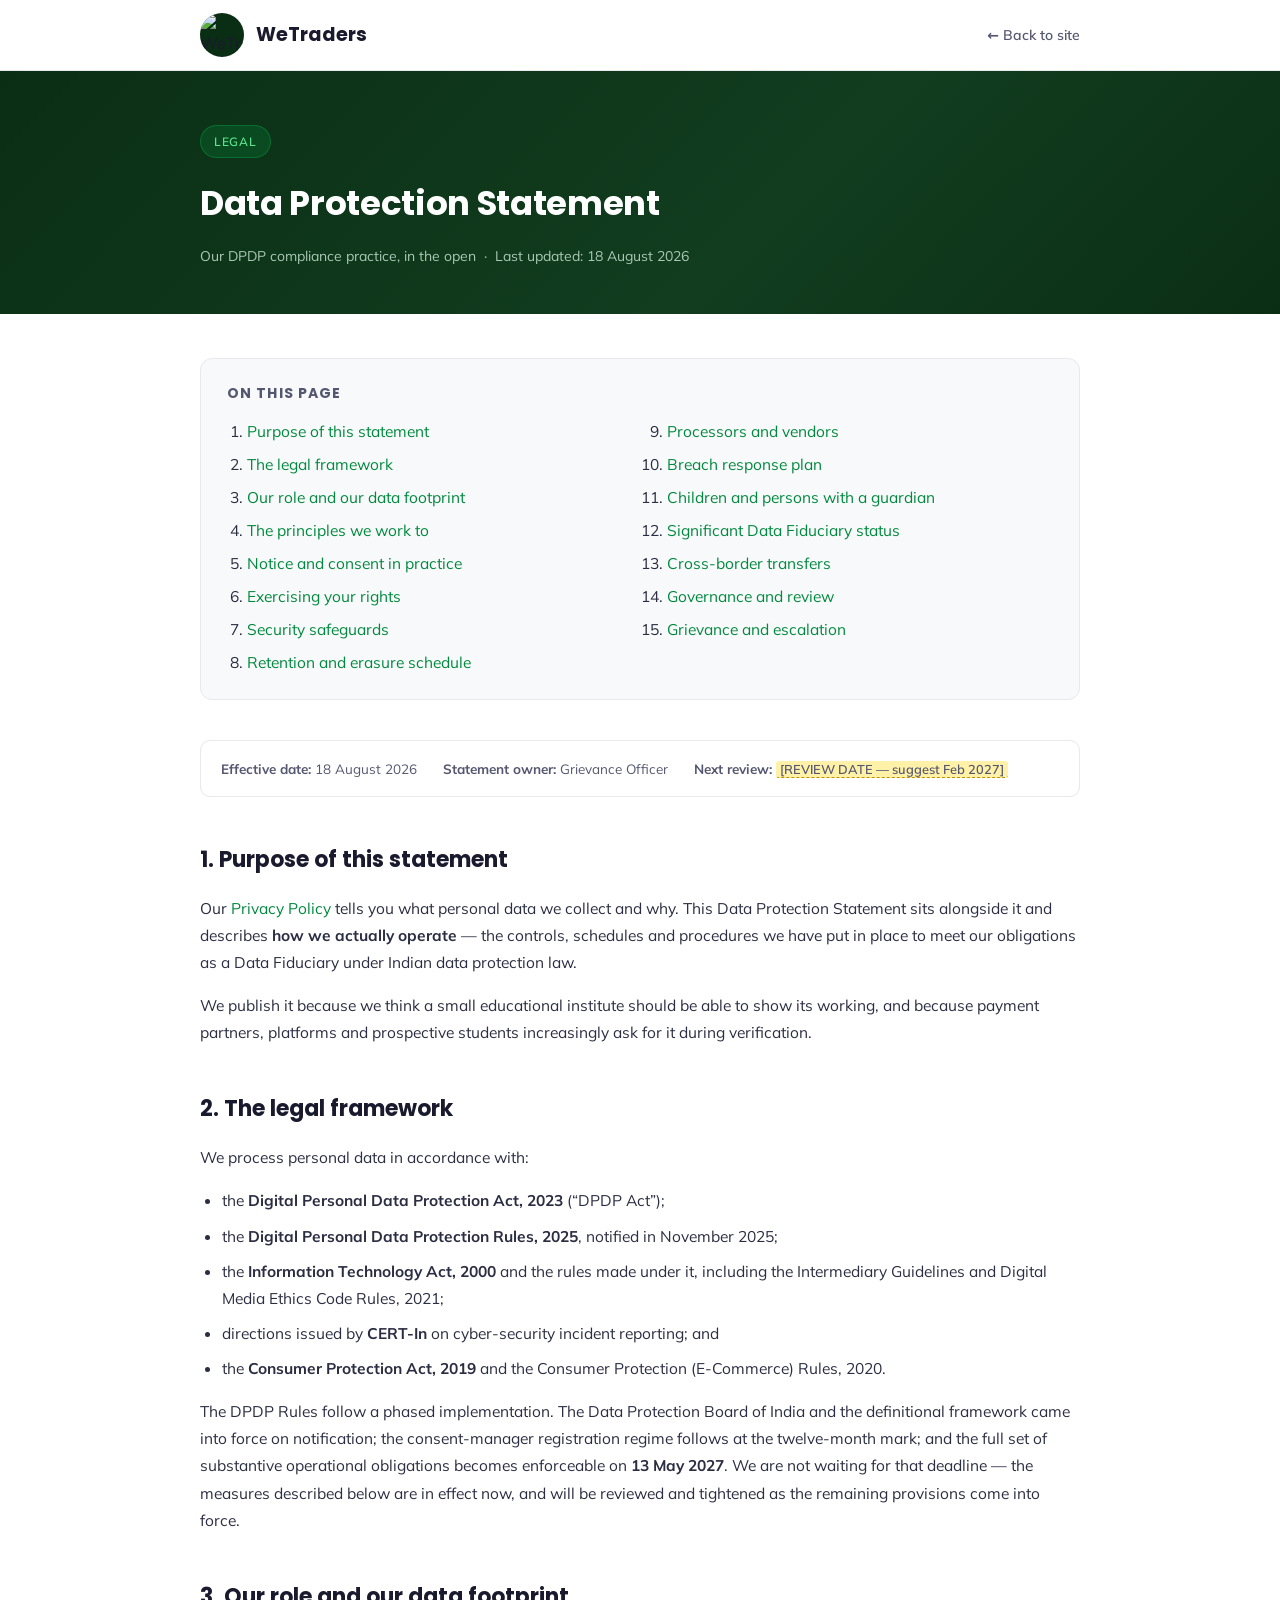
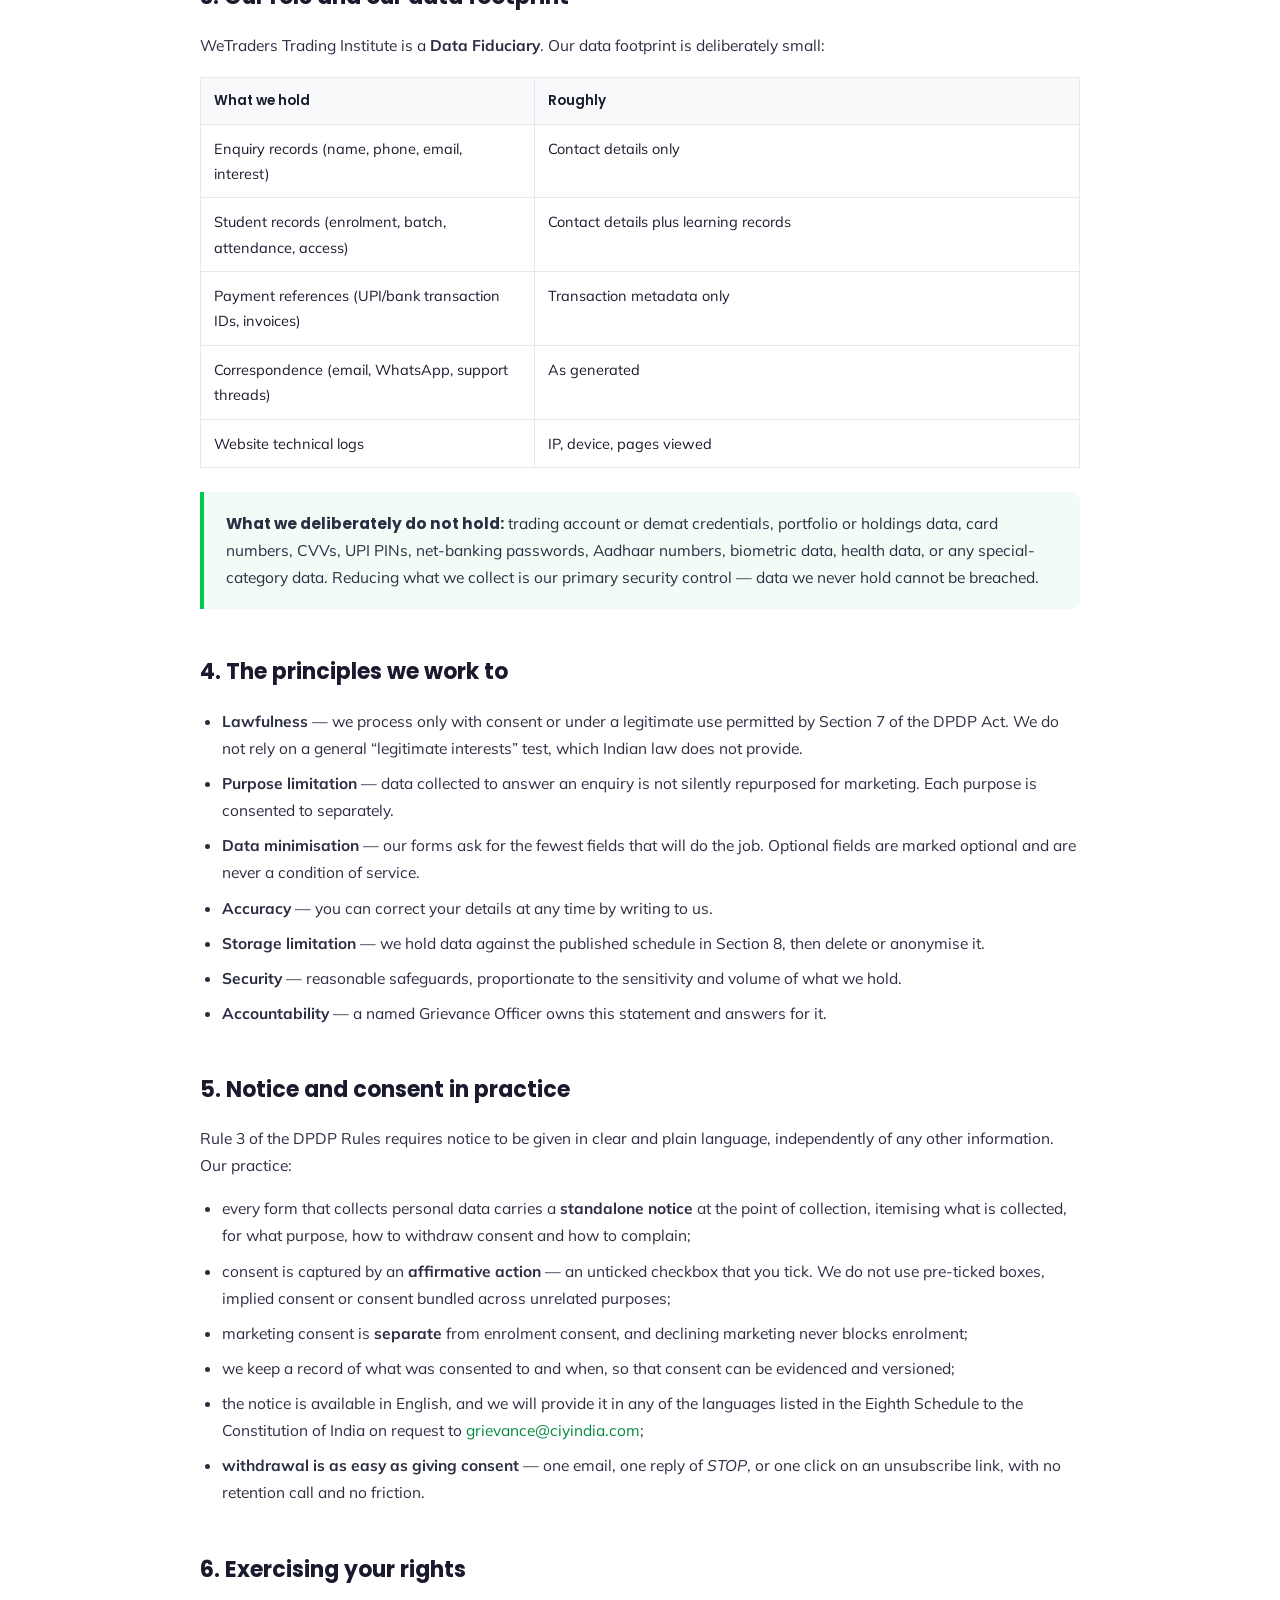
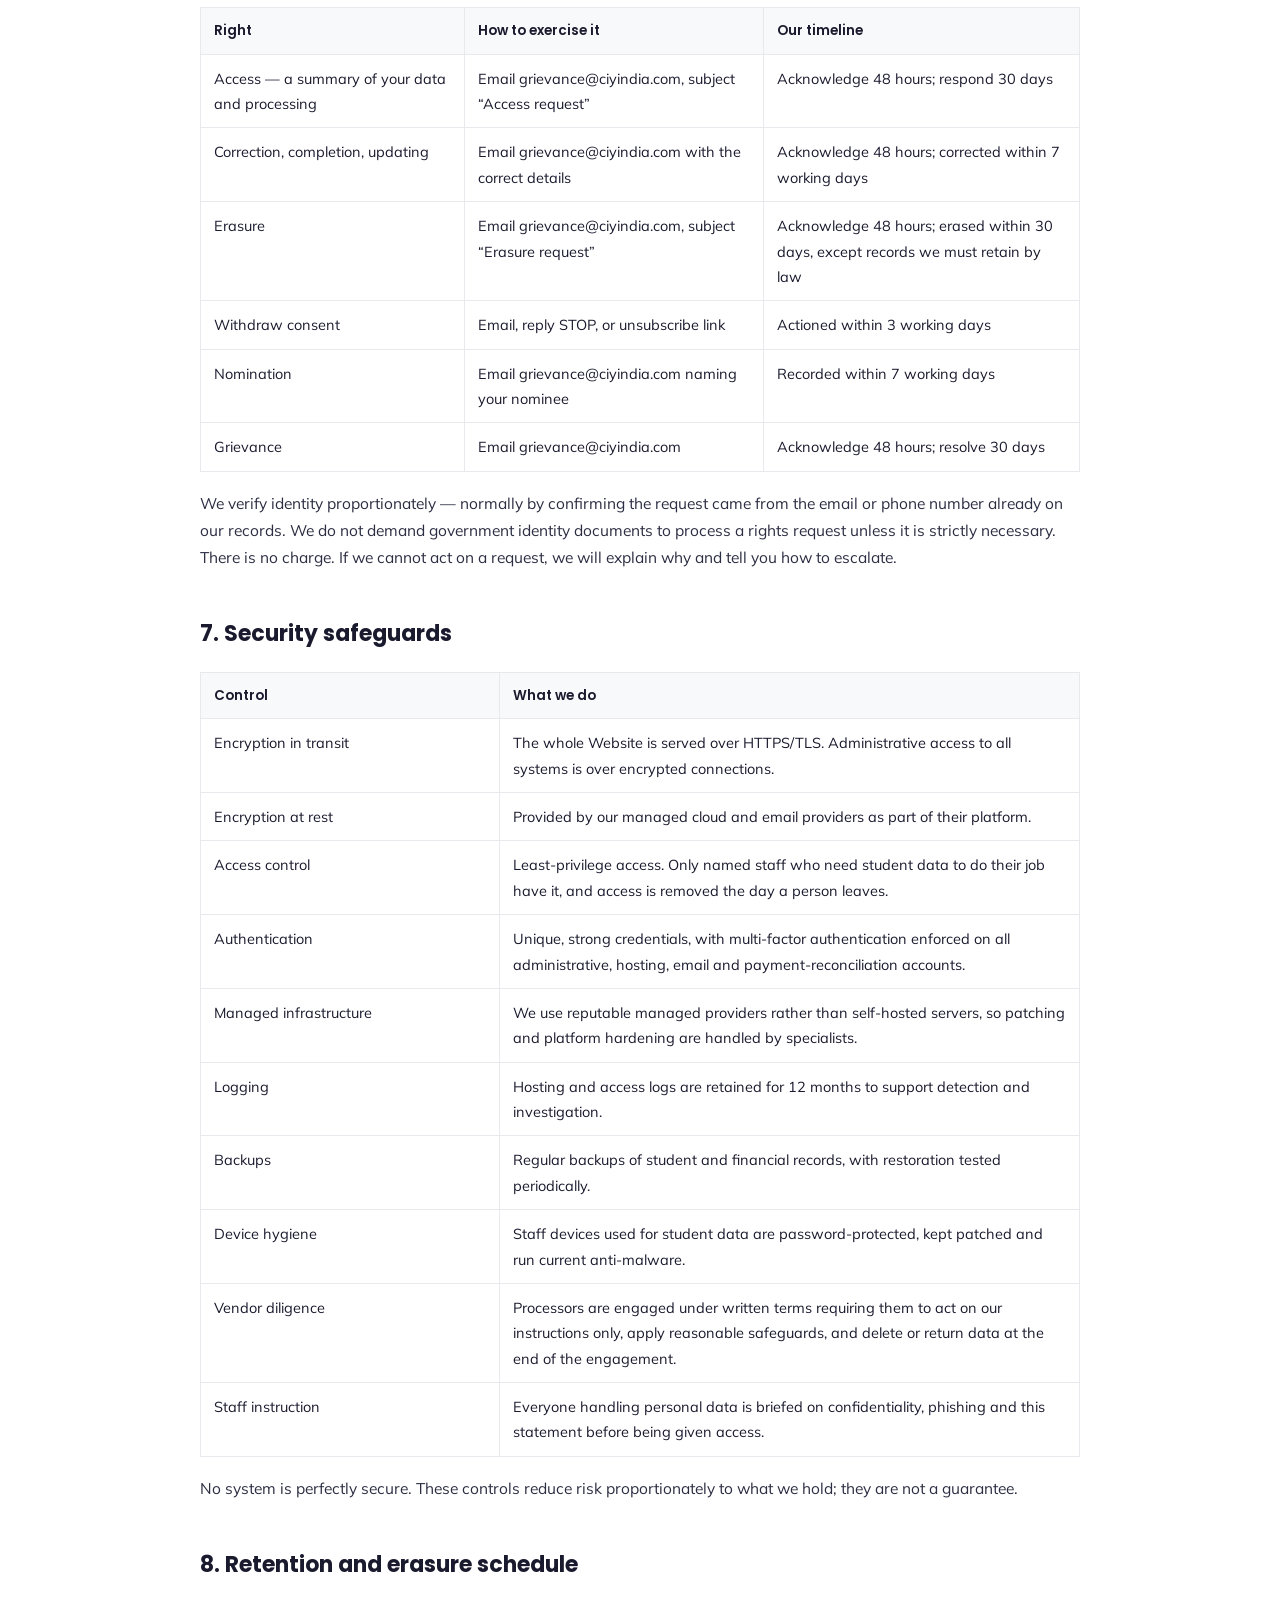
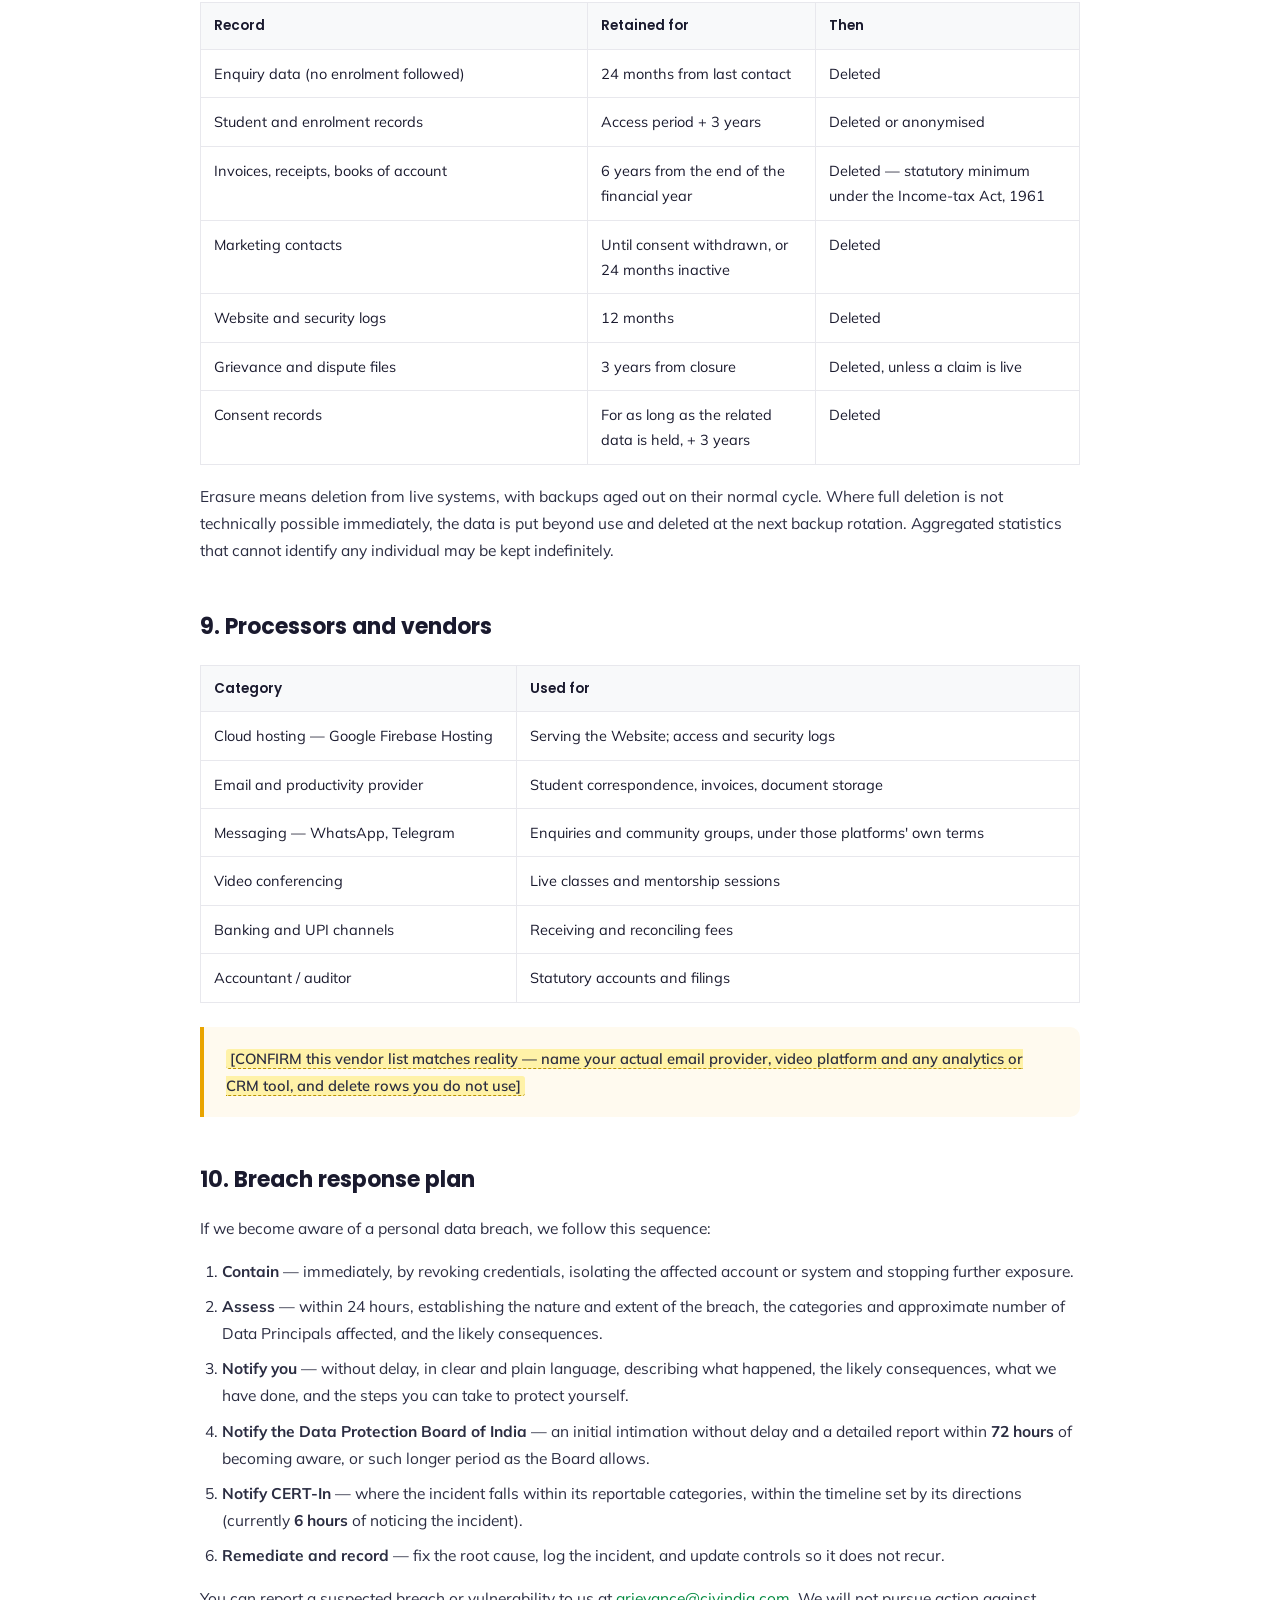
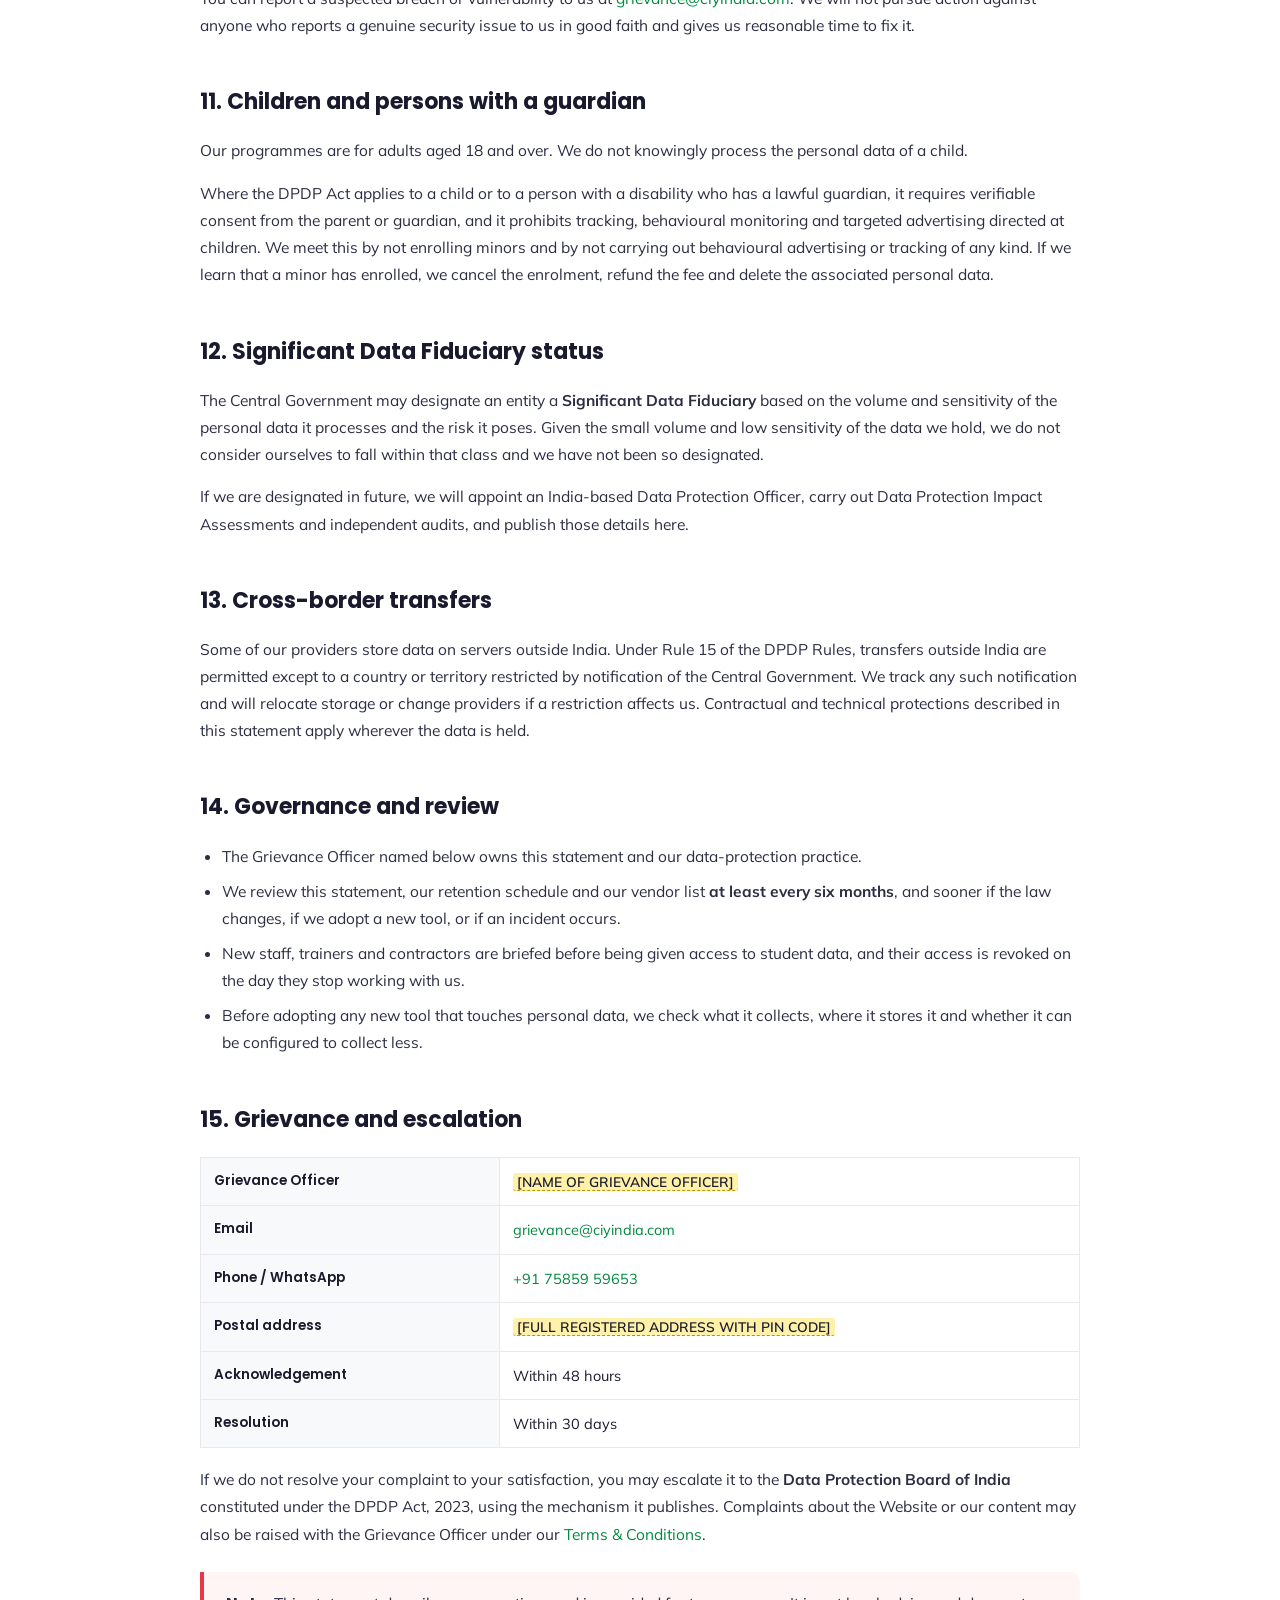
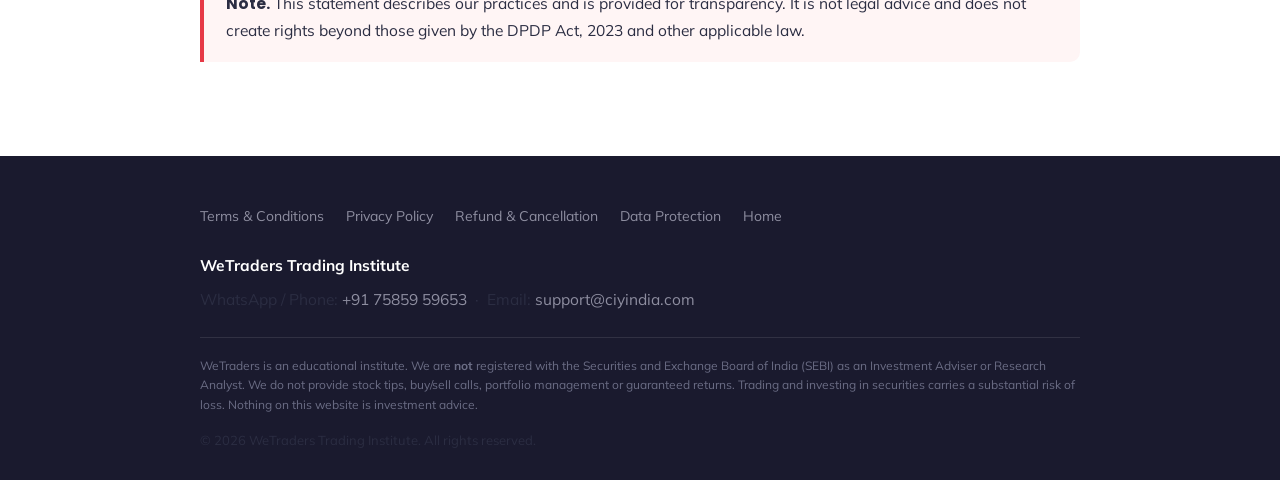
==== data-protection.html @ 9d84ddb2 "Replace green box hero logo with clean circular emblem logo on dark background" ====
<!DOCTYPE html>
<html lang="en">
<head>
<meta charset="UTF-8">
<meta name="viewport" content="width=device-width, initial-scale=1.0">
<title>Data Protection Statement | WeTraders</title>
<meta name="description" content="How WeTraders Trading Institute complies with India's DPDP Act 2023 and DPDP Rules 2025 — our safeguards, retention schedule, breach response plan and how to exercise your rights.">
<link rel="canonical" href="https://ciyindia.com/data-protection.html">
<meta name="robots" content="index, follow, max-image-preview:large">
<meta property="og:type" content="article">
<meta property="og:site_name" content="WeTraders">
<meta property="og:title" content="Data Protection Statement | WeTraders">
<meta property="og:description" content="How WeTraders Trading Institute complies with India's DPDP Act 2023 and DPDP Rules 2025 — our safeguards, retention schedule, breach response plan and how to exercise your rights.">
<meta property="og:url" content="https://ciyindia.com/data-protection.html">
<meta property="og:image" content="https://ciyindia.com/og-image.jpg">
<meta name="twitter:card" content="summary_large_image">
<link rel="icon" href="/favicon.png" type="image/png">
<link rel="preconnect" href="https://fonts.googleapis.com">
<link rel="preconnect" href="https://fonts.gstatic.com" crossorigin>
<link href="https://fonts.googleapis.com/css2?family=Mulish:wght@400;600;700&family=Poppins:wght@500;600;700&display=swap" rel="stylesheet">
<script type="application/ld+json">
{"@context":"https://schema.org","@type":"WebPage","name":"Data Protection Statement","url":"https://ciyindia.com/data-protection.html",
"dateModified":"2026-08-18","isPartOf":{"@type":"WebSite","name":"WeTraders","url":"https://ciyindia.com/"},
"publisher":{"@type":"Organization","name":"WeTraders","url":"https://ciyindia.com/"}}
</script>
<style>
:root{--red:#E63946;--green:#00C853;--green-dark:#00893E;--ink:#1A1A2E;--ink-dim:#555770;
--muted:#8E8EA0;--border:#E8E8ED;--bg-soft:#F8F9FA}
*{box-sizing:border-box}
body{margin:0;font-family:'Mulish',system-ui,-apple-system,'Segoe UI',sans-serif;color:var(--ink);
background:#fff;line-height:1.75;-webkit-font-smoothing:antialiased}
h1,h2,h3,h4,.poppins{font-family:'Poppins',system-ui,sans-serif}
a{color:var(--green-dark);text-decoration:none}a:hover{text-decoration:underline}
.wrap{max-width:920px;margin:0 auto;padding:0 20px}
.topbar{background:#fff;border-bottom:1px solid var(--border);position:sticky;top:0;z-index:50}
.topbar .wrap{display:flex;align-items:center;justify-content:space-between;height:70px}
.brand{display:flex;align-items:center;gap:12px;color:var(--ink)}
.brand img{width:44px;height:44px;border-radius:50%;object-fit:cover;background:#0A2E14}
.brand span{font-family:'Poppins',sans-serif;font-weight:700;font-size:19px}
.back{font-size:14px;font-weight:600;color:var(--ink-dim)}
.hero{background:linear-gradient(135deg,#0A2E14 0%,#123D1F 60%,#0A2E14 100%);color:#fff;padding:54px 0 46px}
.hero h1{margin:0 0 10px;font-size:34px;font-weight:700;letter-spacing:-.01em}
.hero p{margin:0;color:#A9C9B4;font-size:14px}
.hero .eyebrow{display:inline-block;background:rgba(0,200,83,.16);color:#5BE38C;border:1px solid rgba(0,200,83,.3);
padding:5px 13px;border-radius:99px;font-size:12px;font-weight:600;letter-spacing:.06em;text-transform:uppercase;margin-bottom:16px}
main{padding:44px 0 70px}
.toc{background:var(--bg-soft);border:1px solid var(--border);border-radius:12px;padding:22px 26px;margin:0 0 40px}
.toc h2{margin:0 0 12px;font-size:14px;text-transform:uppercase;letter-spacing:.08em;color:var(--ink-dim)}
.toc ol{margin:0;padding-left:20px;columns:2;column-gap:34px;font-size:14px}
.toc li{margin-bottom:6px;break-inside:avoid}
section{scroll-margin-top:90px}
h2.sec{font-size:22px;margin:44px 0 14px;padding-top:14px;border-top:2px solid var(--border)}
h2.sec:first-of-type{border-top:none;padding-top:0}
h3{font-size:17px;margin:26px 0 10px}
p,li{font-size:15.5px;color:#2B2D42}
ul,ol{padding-left:22px}li{margin-bottom:8px}
table{width:100%;border-collapse:collapse;margin:18px 0;font-size:14.5px}
th,td{border:1px solid var(--border);padding:11px 13px;text-align:left;vertical-align:top}
th{background:var(--bg-soft);font-family:'Poppins',sans-serif;font-weight:600;font-size:13.5px}
.callout{border-left:4px solid var(--red);background:#FFF5F5;padding:18px 22px;border-radius:0 10px 10px 0;margin:24px 0}
.callout.green{border-left-color:var(--green);background:#F2FCF6}
.callout.amber{border-left-color:#E9A400;background:#FFFAEF}
.callout p:last-child{margin-bottom:0}.callout p:first-child{margin-top:0}
.callout strong{font-family:'Poppins',sans-serif}
.fill{background:#FFF2A8;border-bottom:1px dashed #B99400;padding:0 4px;border-radius:3px;font-weight:600;font-size:.95em}
.meta{display:flex;flex-wrap:wrap;gap:10px 26px;font-size:13.5px;color:var(--ink-dim);
border:1px solid var(--border);border-radius:10px;padding:16px 20px;margin-bottom:8px}
footer{background:#1A1A2E;color:#8E8EA0;padding:48px 0 28px;font-size:14px}
footer a{color:#8E8EA0}footer a:hover{color:#fff;text-decoration:none}
.fnav{display:flex;flex-wrap:wrap;gap:8px 22px;margin-bottom:24px}
.fdiv{height:1px;background:rgba(255,255,255,.1);margin:24px 0 18px}
.sebi{font-size:12px;color:#6B6D85;line-height:1.65}
.copy{font-size:13px;margin:14px 0 0}
@media(max-width:640px){.hero h1{font-size:26px}.toc ol{columns:1}h2.sec{font-size:19px}
.topbar .wrap{height:62px}.brand span{font-size:17px}}
</style>
</head>
<body>
<header class="topbar"><div class="wrap">
  <a class="brand" href="index.html"><img src="logo.png" alt="WeTraders logo"><span>WeTraders</span></a>
  <a class="back" href="index.html">&larr; Back to site</a>
</div></header>

<div class="hero"><div class="wrap">
  <div class="eyebrow">Legal</div>
  <h1>Data Protection Statement</h1>
  <p>Our DPDP compliance practice, in the open &nbsp;&middot;&nbsp; Last updated: 18 August 2026</p>
</div></div>

<main><div class="wrap">
<div class="toc"><h2>On this page</h2><ol><li><a href="#purpose">Purpose of this statement</a></li><li><a href="#framework">The legal framework</a></li><li><a href="#role">Our role and our data footprint</a></li><li><a href="#principles">The principles we work to</a></li><li><a href="#notice">Notice and consent in practice</a></li><li><a href="#rights">Exercising your rights</a></li><li><a href="#safeguards">Security safeguards</a></li><li><a href="#retention">Retention and erasure schedule</a></li><li><a href="#processors">Processors and vendors</a></li><li><a href="#breach">Breach response plan</a></li><li><a href="#children">Children and persons with a guardian</a></li><li><a href="#sdf">Significant Data Fiduciary status</a></li><li><a href="#transfers">Cross-border transfers</a></li><li><a href="#governance">Governance and review</a></li><li><a href="#escalate">Grievance and escalation</a></li></ol></div>

<div class="meta">
  <div><strong>Effective date:</strong> 18 August 2026</div>
  <div><strong>Statement owner:</strong> Grievance Officer</div>
  <div><strong>Next review:</strong> <span class="fill">[REVIEW DATE — suggest Feb 2027]</span></div>
</div>

<section id="purpose"><h2 class="sec">1. Purpose of this statement</h2>
<p>Our <a href="privacy.html">Privacy Policy</a> tells you what personal data we collect and why. This Data Protection
Statement sits alongside it and describes <strong>how we actually operate</strong> &mdash; the controls, schedules and
procedures we have put in place to meet our obligations as a Data Fiduciary under Indian data protection law.</p>
<p>We publish it because we think a small educational institute should be able to show its working, and because payment
partners, platforms and prospective students increasingly ask for it during verification.</p>
</section>

<section id="framework"><h2 class="sec">2. The legal framework</h2>
<p>We process personal data in accordance with:</p>
<ul>
<li>the <strong>Digital Personal Data Protection Act, 2023</strong> (&ldquo;DPDP Act&rdquo;);</li>
<li>the <strong>Digital Personal Data Protection Rules, 2025</strong>, notified in November 2025;</li>
<li>the <strong>Information Technology Act, 2000</strong> and the rules made under it, including the Intermediary
Guidelines and Digital Media Ethics Code Rules, 2021;</li>
<li>directions issued by <strong>CERT-In</strong> on cyber-security incident reporting; and</li>
<li>the <strong>Consumer Protection Act, 2019</strong> and the Consumer Protection (E-Commerce) Rules, 2020.</li>
</ul>
<p>The DPDP Rules follow a phased implementation. The Data Protection Board of India and the definitional framework came
into force on notification; the consent-manager registration regime follows at the twelve-month mark; and the full set of
substantive operational obligations becomes enforceable on <strong>13 May 2027</strong>. We are not waiting for that
deadline &mdash; the measures described below are in effect now, and will be reviewed and tightened as the remaining
provisions come into force.</p>
</section>

<section id="role"><h2 class="sec">3. Our role and our data footprint</h2>
<p>WeTraders Trading Institute is a <strong>Data Fiduciary</strong>. Our data footprint is deliberately small:</p>
<table>
<tr><th style="width:38%">What we hold</th><th>Roughly</th></tr>
<tr><td>Enquiry records (name, phone, email, interest)</td><td>Contact details only</td></tr>
<tr><td>Student records (enrolment, batch, attendance, access)</td><td>Contact details plus learning records</td></tr>
<tr><td>Payment references (UPI/bank transaction IDs, invoices)</td><td>Transaction metadata only</td></tr>
<tr><td>Correspondence (email, WhatsApp, support threads)</td><td>As generated</td></tr>
<tr><td>Website technical logs</td><td>IP, device, pages viewed</td></tr>
</table>
<div class="callout green"><p><strong>What we deliberately do not hold:</strong> trading account or demat credentials,
portfolio or holdings data, card numbers, CVVs, UPI PINs, net-banking passwords, Aadhaar numbers, biometric data, health
data, or any special-category data. Reducing what we collect is our primary security control &mdash; data we never hold
cannot be breached.</p></div>
</section>

<section id="principles"><h2 class="sec">4. The principles we work to</h2>
<ul>
<li><strong>Lawfulness</strong> &mdash; we process only with consent or under a legitimate use permitted by Section 7 of
the DPDP Act. We do not rely on a general &ldquo;legitimate interests&rdquo; test, which Indian law does not
provide.</li>
<li><strong>Purpose limitation</strong> &mdash; data collected to answer an enquiry is not silently repurposed for
marketing. Each purpose is consented to separately.</li>
<li><strong>Data minimisation</strong> &mdash; our forms ask for the fewest fields that will do the job. Optional fields
are marked optional and are never a condition of service.</li>
<li><strong>Accuracy</strong> &mdash; you can correct your details at any time by writing to us.</li>
<li><strong>Storage limitation</strong> &mdash; we hold data against the published schedule in Section 8, then delete or
anonymise it.</li>
<li><strong>Security</strong> &mdash; reasonable safeguards, proportionate to the sensitivity and volume of what we
hold.</li>
<li><strong>Accountability</strong> &mdash; a named Grievance Officer owns this statement and answers for it.</li>
</ul>
</section>

<section id="notice"><h2 class="sec">5. Notice and consent in practice</h2>
<p>Rule 3 of the DPDP Rules requires notice to be given in clear and plain language, independently of any other
information. Our practice:</p>
<ul>
<li>every form that collects personal data carries a <strong>standalone notice</strong> at the point of collection,
itemising what is collected, for what purpose, how to withdraw consent and how to complain;</li>
<li>consent is captured by an <strong>affirmative action</strong> &mdash; an unticked checkbox that you tick. We do not
use pre-ticked boxes, implied consent or consent bundled across unrelated purposes;</li>
<li>marketing consent is <strong>separate</strong> from enrolment consent, and declining marketing never blocks
enrolment;</li>
<li>we keep a record of what was consented to and when, so that consent can be evidenced and versioned;</li>
<li>the notice is available in English, and we will provide it in any of the languages listed in the Eighth Schedule to
the Constitution of India on request to <a href="mailto:grievance@ciyindia.com">grievance@ciyindia.com</a>;</li>
<li><strong>withdrawal is as easy as giving consent</strong> &mdash; one email, one reply of <em>STOP</em>, or one click
on an unsubscribe link, with no retention call and no friction.</li>
</ul>
</section>

<section id="rights"><h2 class="sec">6. Exercising your rights</h2>
<table>
<tr><th style="width:30%">Right</th><th style="width:34%">How to exercise it</th><th>Our timeline</th></tr>
<tr><td>Access &mdash; a summary of your data and processing</td><td>Email grievance@ciyindia.com, subject &ldquo;Access
request&rdquo;</td><td>Acknowledge 48 hours; respond 30 days</td></tr>
<tr><td>Correction, completion, updating</td><td>Email grievance@ciyindia.com with the correct details</td><td>Acknowledge 48 hours;
corrected within 7 working days</td></tr>
<tr><td>Erasure</td><td>Email grievance@ciyindia.com, subject &ldquo;Erasure request&rdquo;</td><td>Acknowledge 48 hours; erased within
30 days, except records we must retain by law</td></tr>
<tr><td>Withdraw consent</td><td>Email, reply STOP, or unsubscribe link</td><td>Actioned within 3 working days</td></tr>
<tr><td>Nomination</td><td>Email grievance@ciyindia.com naming your nominee</td><td>Recorded within 7 working days</td></tr>
<tr><td>Grievance</td><td>Email grievance@ciyindia.com</td><td>Acknowledge 48 hours; resolve 30 days</td></tr>
</table>
<p>We verify identity proportionately &mdash; normally by confirming the request came from the email or phone number
already on our records. We do not demand government identity documents to process a rights request unless it is strictly
necessary. There is no charge. If we cannot act on a request, we will explain why and tell you how to escalate.</p>
</section>

<section id="safeguards"><h2 class="sec">7. Security safeguards</h2>
<table>
<tr><th style="width:34%">Control</th><th>What we do</th></tr>
<tr><td>Encryption in transit</td><td>The whole Website is served over HTTPS/TLS. Administrative access to all systems
is over encrypted connections.</td></tr>
<tr><td>Encryption at rest</td><td>Provided by our managed cloud and email providers as part of their platform.</td></tr>
<tr><td>Access control</td><td>Least-privilege access. Only named staff who need student data to do their job have it,
and access is removed the day a person leaves.</td></tr>
<tr><td>Authentication</td><td>Unique, strong credentials, with multi-factor authentication enforced on all
administrative, hosting, email and payment-reconciliation accounts.</td></tr>
<tr><td>Managed infrastructure</td><td>We use reputable managed providers rather than self-hosted servers, so patching
and platform hardening are handled by specialists.</td></tr>
<tr><td>Logging</td><td>Hosting and access logs are retained for 12 months to support detection and investigation.</td></tr>
<tr><td>Backups</td><td>Regular backups of student and financial records, with restoration tested
periodically.</td></tr>
<tr><td>Device hygiene</td><td>Staff devices used for student data are password-protected, kept patched and run current
anti-malware.</td></tr>
<tr><td>Vendor diligence</td><td>Processors are engaged under written terms requiring them to act on our instructions
only, apply reasonable safeguards, and delete or return data at the end of the engagement.</td></tr>
<tr><td>Staff instruction</td><td>Everyone handling personal data is briefed on confidentiality, phishing and this
statement before being given access.</td></tr>
</table>
<p>No system is perfectly secure. These controls reduce risk proportionately to what we hold; they are not a guarantee.</p>
</section>

<section id="retention"><h2 class="sec">8. Retention and erasure schedule</h2>
<table>
<tr><th style="width:44%">Record</th><th style="width:26%">Retained for</th><th>Then</th></tr>
<tr><td>Enquiry data (no enrolment followed)</td><td>24 months from last contact</td><td>Deleted</td></tr>
<tr><td>Student and enrolment records</td><td>Access period + 3 years</td><td>Deleted or anonymised</td></tr>
<tr><td>Invoices, receipts, books of account</td><td>6 years from the end of the financial year</td><td>Deleted &mdash; statutory minimum under the Income-tax Act, 1961</td></tr>
<tr><td>Marketing contacts</td><td>Until consent withdrawn, or 24 months inactive</td><td>Deleted</td></tr>
<tr><td>Website and security logs</td><td>12 months</td><td>Deleted</td></tr>
<tr><td>Grievance and dispute files</td><td>3 years from closure</td><td>Deleted, unless a claim is live</td></tr>
<tr><td>Consent records</td><td>For as long as the related data is held, + 3 years</td><td>Deleted</td></tr>
</table>
<p>Erasure means deletion from live systems, with backups aged out on their normal cycle. Where full deletion is not
technically possible immediately, the data is put beyond use and deleted at the next backup rotation. Aggregated
statistics that cannot identify any individual may be kept indefinitely.</p>
</section>

<section id="processors"><h2 class="sec">9. Processors and vendors</h2>
<table>
<tr><th style="width:36%">Category</th><th>Used for</th></tr>
<tr><td>Cloud hosting &mdash; Google Firebase Hosting</td><td>Serving the Website; access and security logs</td></tr>
<tr><td>Email and productivity provider</td><td>Student correspondence, invoices, document storage</td></tr>
<tr><td>Messaging &mdash; WhatsApp, Telegram</td><td>Enquiries and community groups, under those platforms' own
terms</td></tr>
<tr><td>Video conferencing</td><td>Live classes and mentorship sessions</td></tr>
<tr><td>Banking and UPI channels</td><td>Receiving and reconciling fees</td></tr>
<tr><td>Accountant / auditor</td><td>Statutory accounts and filings</td></tr>
</table>
<p class="callout amber" style="display:block"><span class="fill">[CONFIRM this vendor list matches reality — name your actual email provider, video platform and any analytics or CRM tool, and delete rows you do not use]</span></p>
</section>

<section id="breach"><h2 class="sec">10. Breach response plan</h2>
<p>If we become aware of a personal data breach, we follow this sequence:</p>
<ol>
<li><strong>Contain</strong> &mdash; immediately, by revoking credentials, isolating the affected account or system and
stopping further exposure.</li>
<li><strong>Assess</strong> &mdash; within 24 hours, establishing the nature and extent of the breach, the categories and
approximate number of Data Principals affected, and the likely consequences.</li>
<li><strong>Notify you</strong> &mdash; without delay, in clear and plain language, describing what happened, the likely
consequences, what we have done, and the steps you can take to protect yourself.</li>
<li><strong>Notify the Data Protection Board of India</strong> &mdash; an initial intimation without delay and a detailed
report within <strong>72 hours</strong> of becoming aware, or such longer period as the Board allows.</li>
<li><strong>Notify CERT-In</strong> &mdash; where the incident falls within its reportable categories, within the
timeline set by its directions (currently <strong>6 hours</strong> of noticing the incident).</li>
<li><strong>Remediate and record</strong> &mdash; fix the root cause, log the incident, and update controls so it does
not recur.</li>
</ol>
<p>You can report a suspected breach or vulnerability to us at <a href="mailto:grievance@ciyindia.com">grievance@ciyindia.com</a>. We will not pursue
action against anyone who reports a genuine security issue to us in good faith and gives us reasonable time to fix it.</p>
</section>

<section id="children"><h2 class="sec">11. Children and persons with a guardian</h2>
<p>Our programmes are for adults aged 18 and over. We do not knowingly process the personal data of a child.</p>
<p>Where the DPDP Act applies to a child or to a person with a disability who has a lawful guardian, it requires
verifiable consent from the parent or guardian, and it prohibits tracking, behavioural monitoring and targeted
advertising directed at children. We meet this by not enrolling minors and by not carrying out behavioural advertising
or tracking of any kind. If we learn that a minor has enrolled, we cancel the enrolment, refund the fee and delete the
associated personal data.</p>
</section>

<section id="sdf"><h2 class="sec">12. Significant Data Fiduciary status</h2>
<p>The Central Government may designate an entity a <strong>Significant Data Fiduciary</strong> based on the volume and
sensitivity of the personal data it processes and the risk it poses. Given the small volume and low sensitivity of the
data we hold, we do not consider ourselves to fall within that class and we have not been so designated.</p>
<p>If we are designated in future, we will appoint an India-based Data Protection Officer, carry out Data Protection
Impact Assessments and independent audits, and publish those details here.</p>
</section>

<section id="transfers"><h2 class="sec">13. Cross-border transfers</h2>
<p>Some of our providers store data on servers outside India. Under Rule 15 of the DPDP Rules, transfers outside India
are permitted except to a country or territory restricted by notification of the Central Government. We track any such
notification and will relocate storage or change providers if a restriction affects us. Contractual and technical
protections described in this statement apply wherever the data is held.</p>
</section>

<section id="governance"><h2 class="sec">14. Governance and review</h2>
<ul>
<li>The Grievance Officer named below owns this statement and our data-protection practice.</li>
<li>We review this statement, our retention schedule and our vendor list <strong>at least every six months</strong>, and
sooner if the law changes, if we adopt a new tool, or if an incident occurs.</li>
<li>New staff, trainers and contractors are briefed before being given access to student data, and their access is
revoked on the day they stop working with us.</li>
<li>Before adopting any new tool that touches personal data, we check what it collects, where it stores it and whether
it can be configured to collect less.</li>
</ul>
</section>

<section id="escalate"><h2 class="sec">15. Grievance and escalation</h2>
<table>
<tr><th style="width:34%">Grievance Officer</th><td><span class="fill">[NAME OF GRIEVANCE OFFICER]</span></td></tr>
<tr><th>Email</th><td><a href="mailto:grievance@ciyindia.com">grievance@ciyindia.com</a></td></tr>
<tr><th>Phone / WhatsApp</th><td><a href="https://wa.me/917585959653">+91 75859 59653</a></td></tr>
<tr><th>Postal address</th><td><span class="fill">[FULL REGISTERED ADDRESS WITH PIN CODE]</span></td></tr>
<tr><th>Acknowledgement</th><td>Within 48 hours</td></tr>
<tr><th>Resolution</th><td>Within 30 days</td></tr>
</table>
<p>If we do not resolve your complaint to your satisfaction, you may escalate it to the <strong>Data Protection Board of
India</strong> constituted under the DPDP Act, 2023, using the mechanism it publishes. Complaints about the Website or
our content may also be raised with the Grievance Officer under our
<a href="terms.html#grievance">Terms &amp; Conditions</a>.</p>
</section>

<div class="callout"><p><strong>Note.</strong> This statement describes our practices and is provided for transparency.
It is not legal advice and does not create rights beyond those given by the DPDP Act, 2023 and other applicable law.</p></div>

</div></main>

<footer><div class="wrap">
  <div class="fnav"><a href="terms.html">Terms &amp; Conditions</a><a href="privacy.html">Privacy Policy</a><a href="refund.html">Refund &amp; Cancellation</a><a href="data-protection.html">Data Protection</a><a href="index.html">Home</a></div>
  <p style="margin:0 0 6px"><strong style="color:#fff">WeTraders Trading Institute</strong></p>
  <p style="margin:0 0 4px">WhatsApp / Phone: <a href="https://wa.me/917585959653">+91 75859 59653</a> &nbsp;&middot;&nbsp; Email: <a href="mailto:support@ciyindia.com">support@ciyindia.com</a></p>
  <div class="fdiv"></div>
  <p class="sebi">WeTraders is an educational institute. We are <strong>not</strong> registered with the Securities and Exchange Board of India (SEBI)
  as an Investment Adviser or Research Analyst. We do not provide stock tips, buy/sell calls, portfolio management or guaranteed returns.
  Trading and investing in securities carries a substantial risk of loss. Nothing on this website is investment advice.</p>
  <p class="copy">&copy; 2026 WeTraders Trading Institute. All rights reserved.</p>
</div></footer>
</body>
</html>
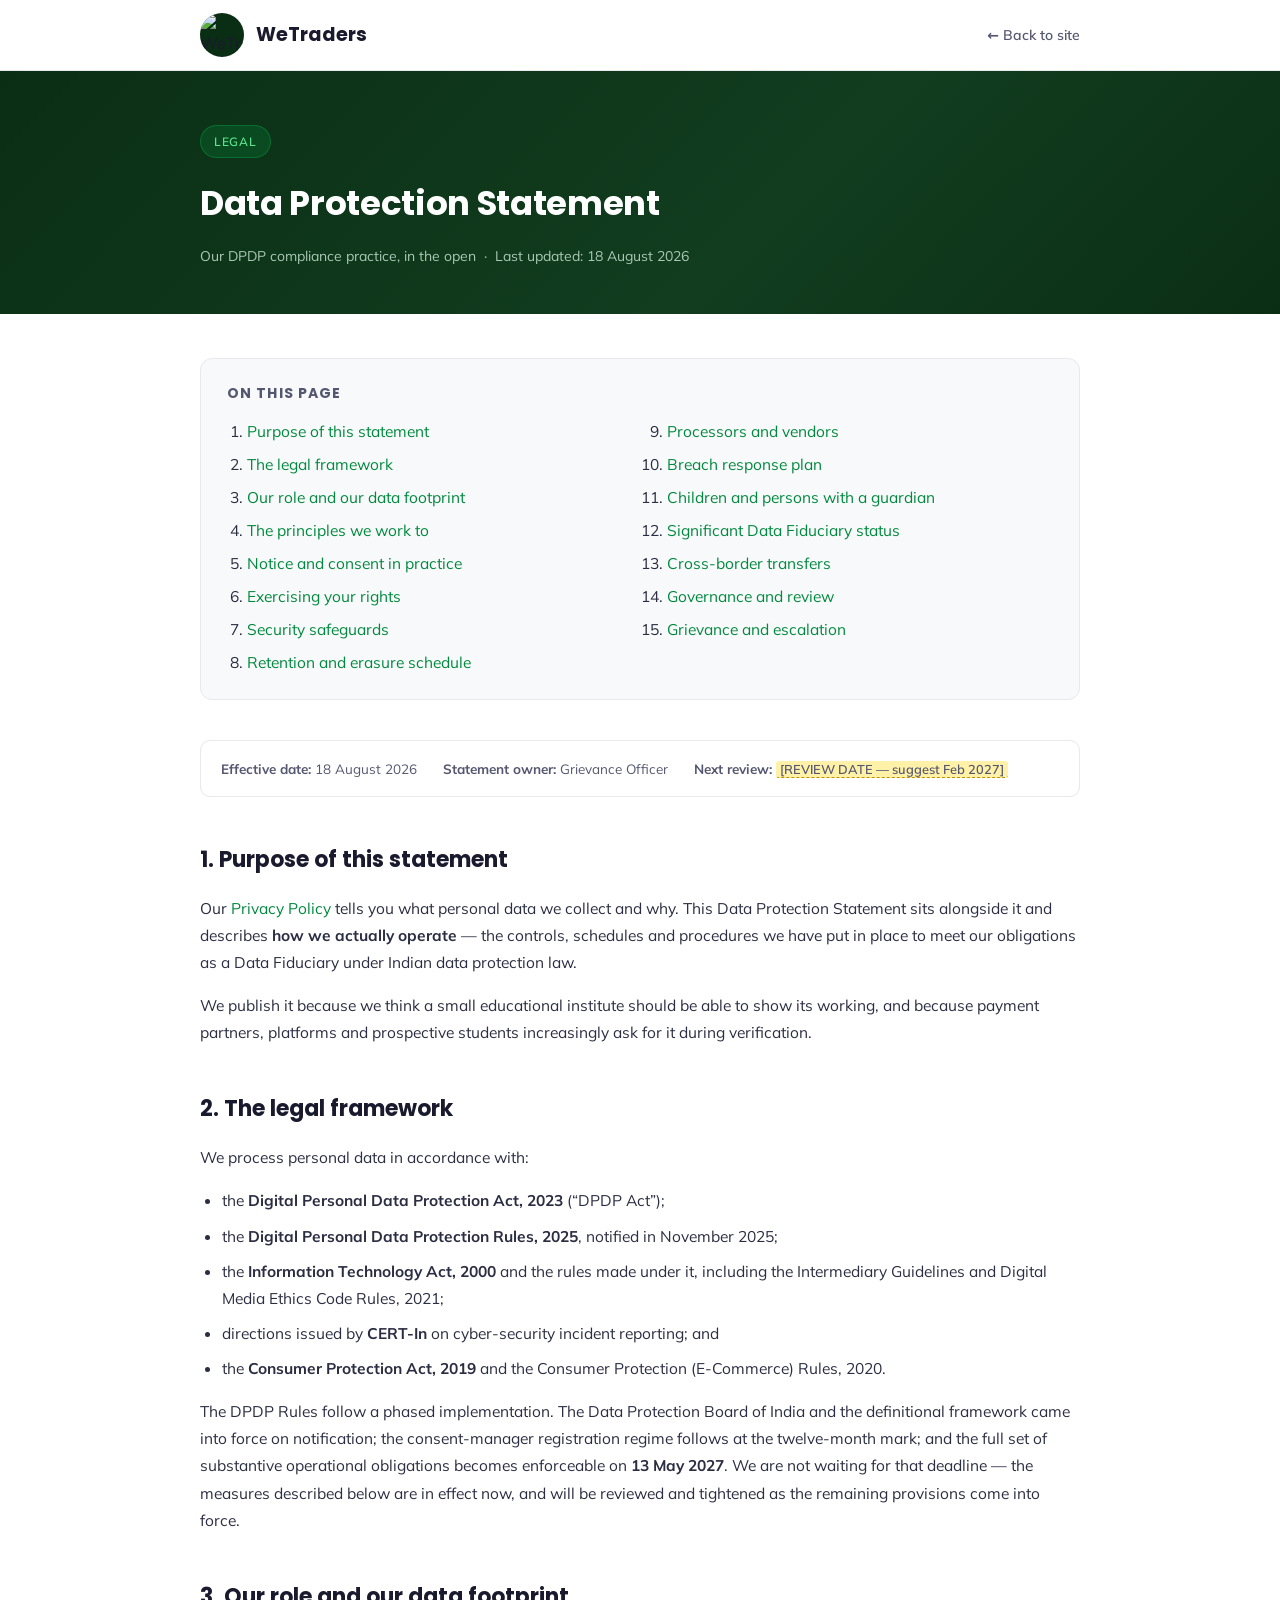
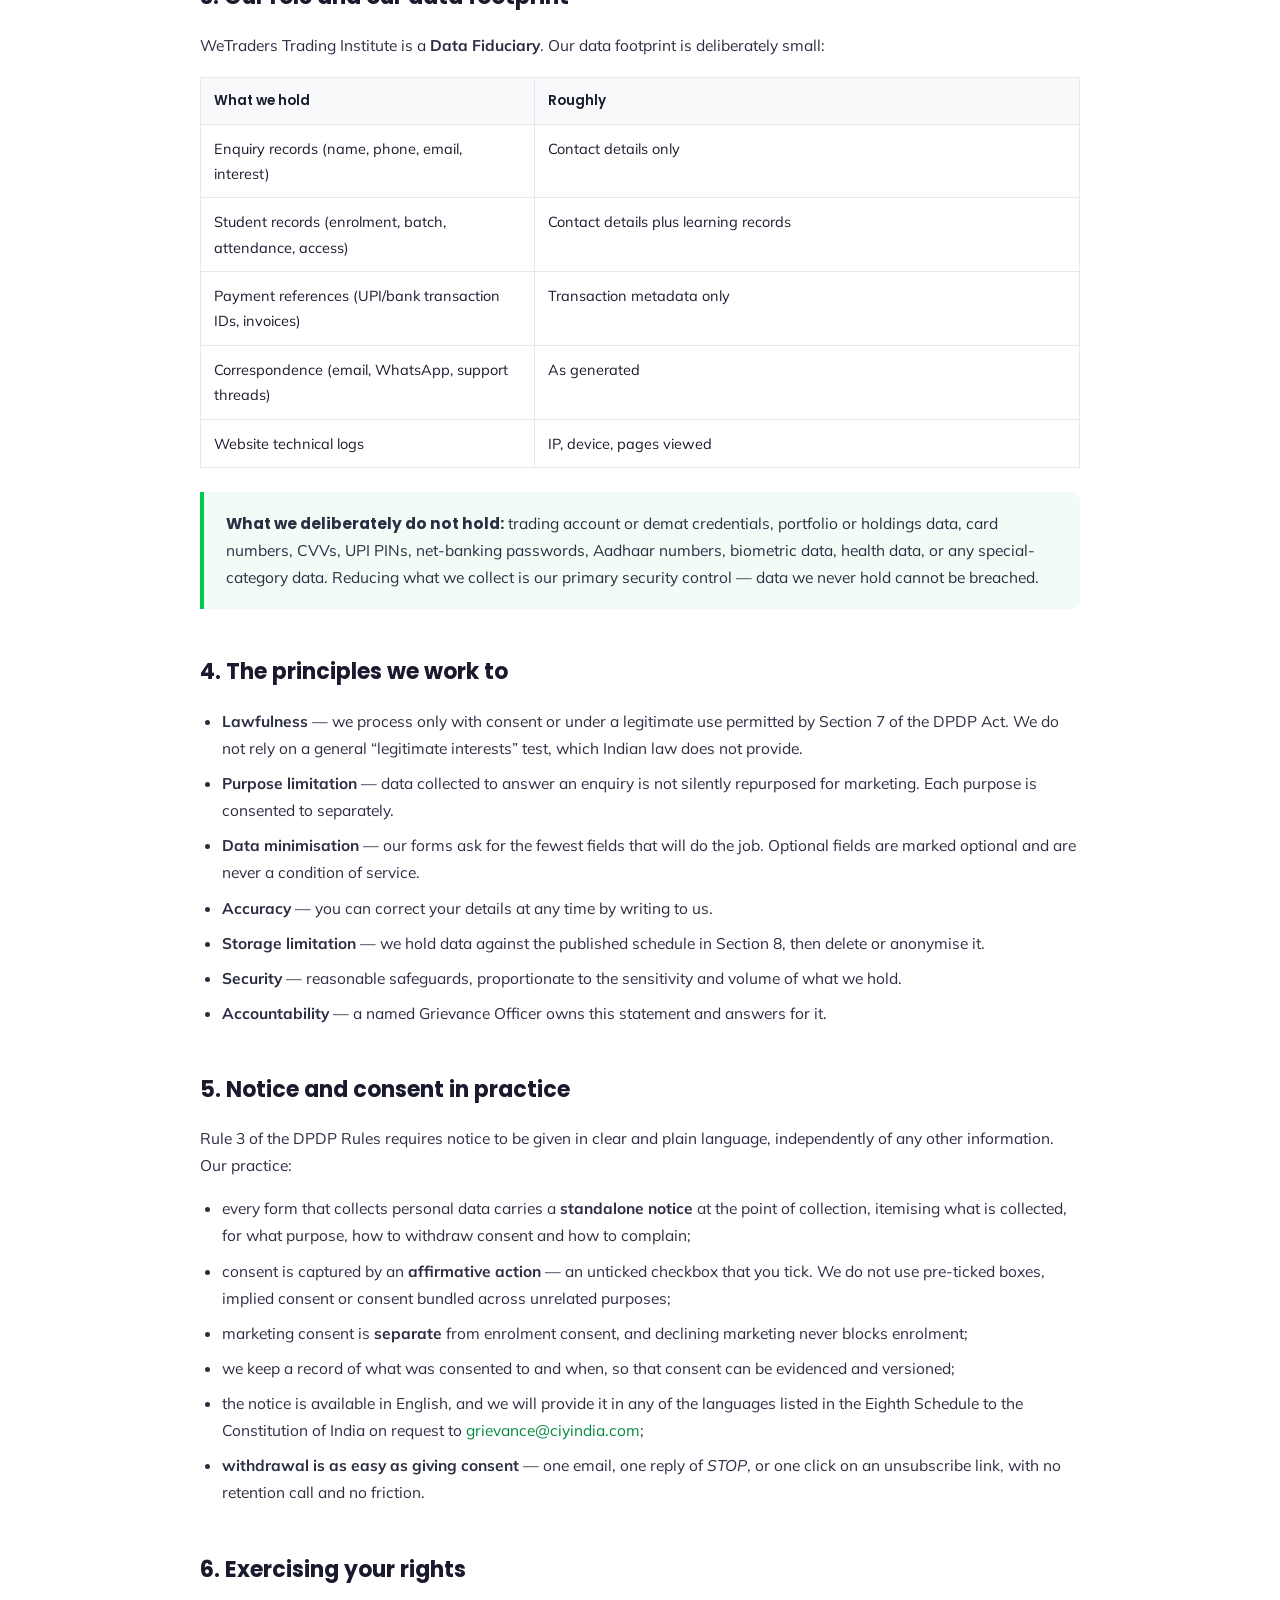
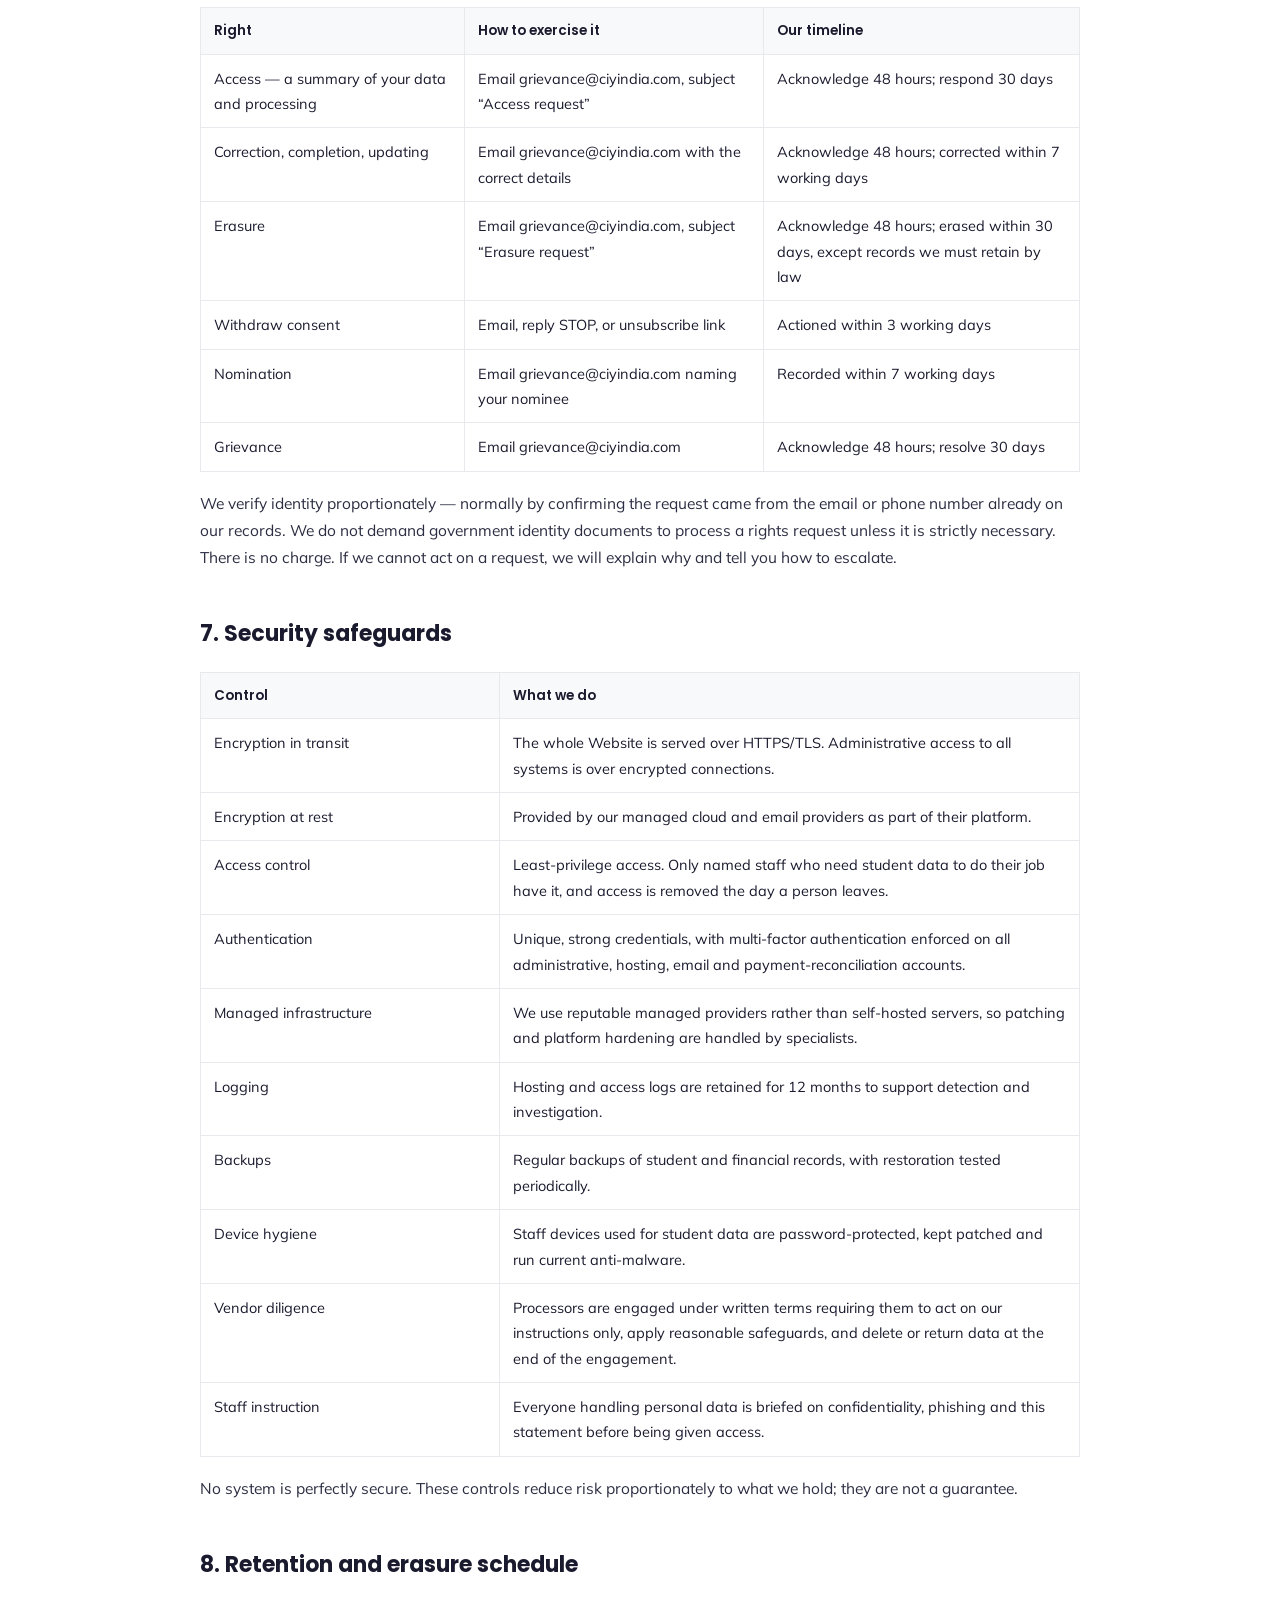
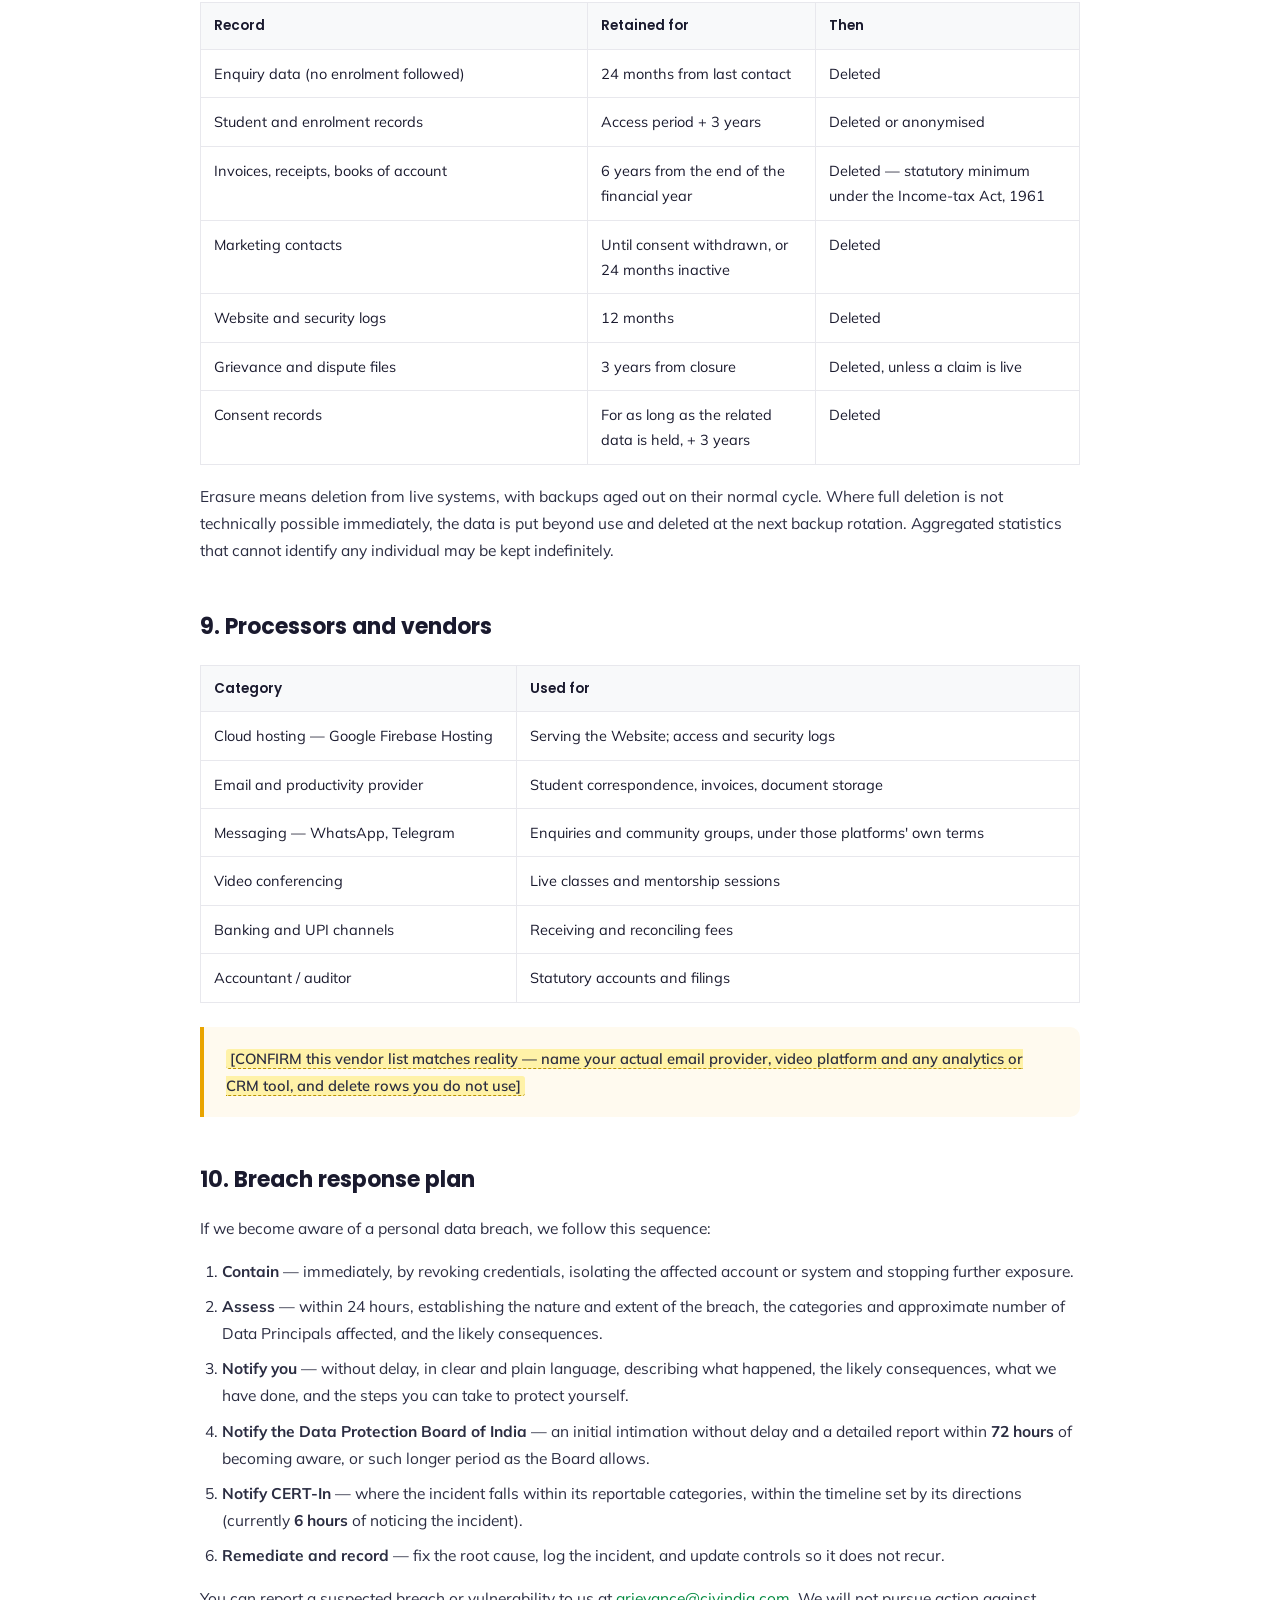
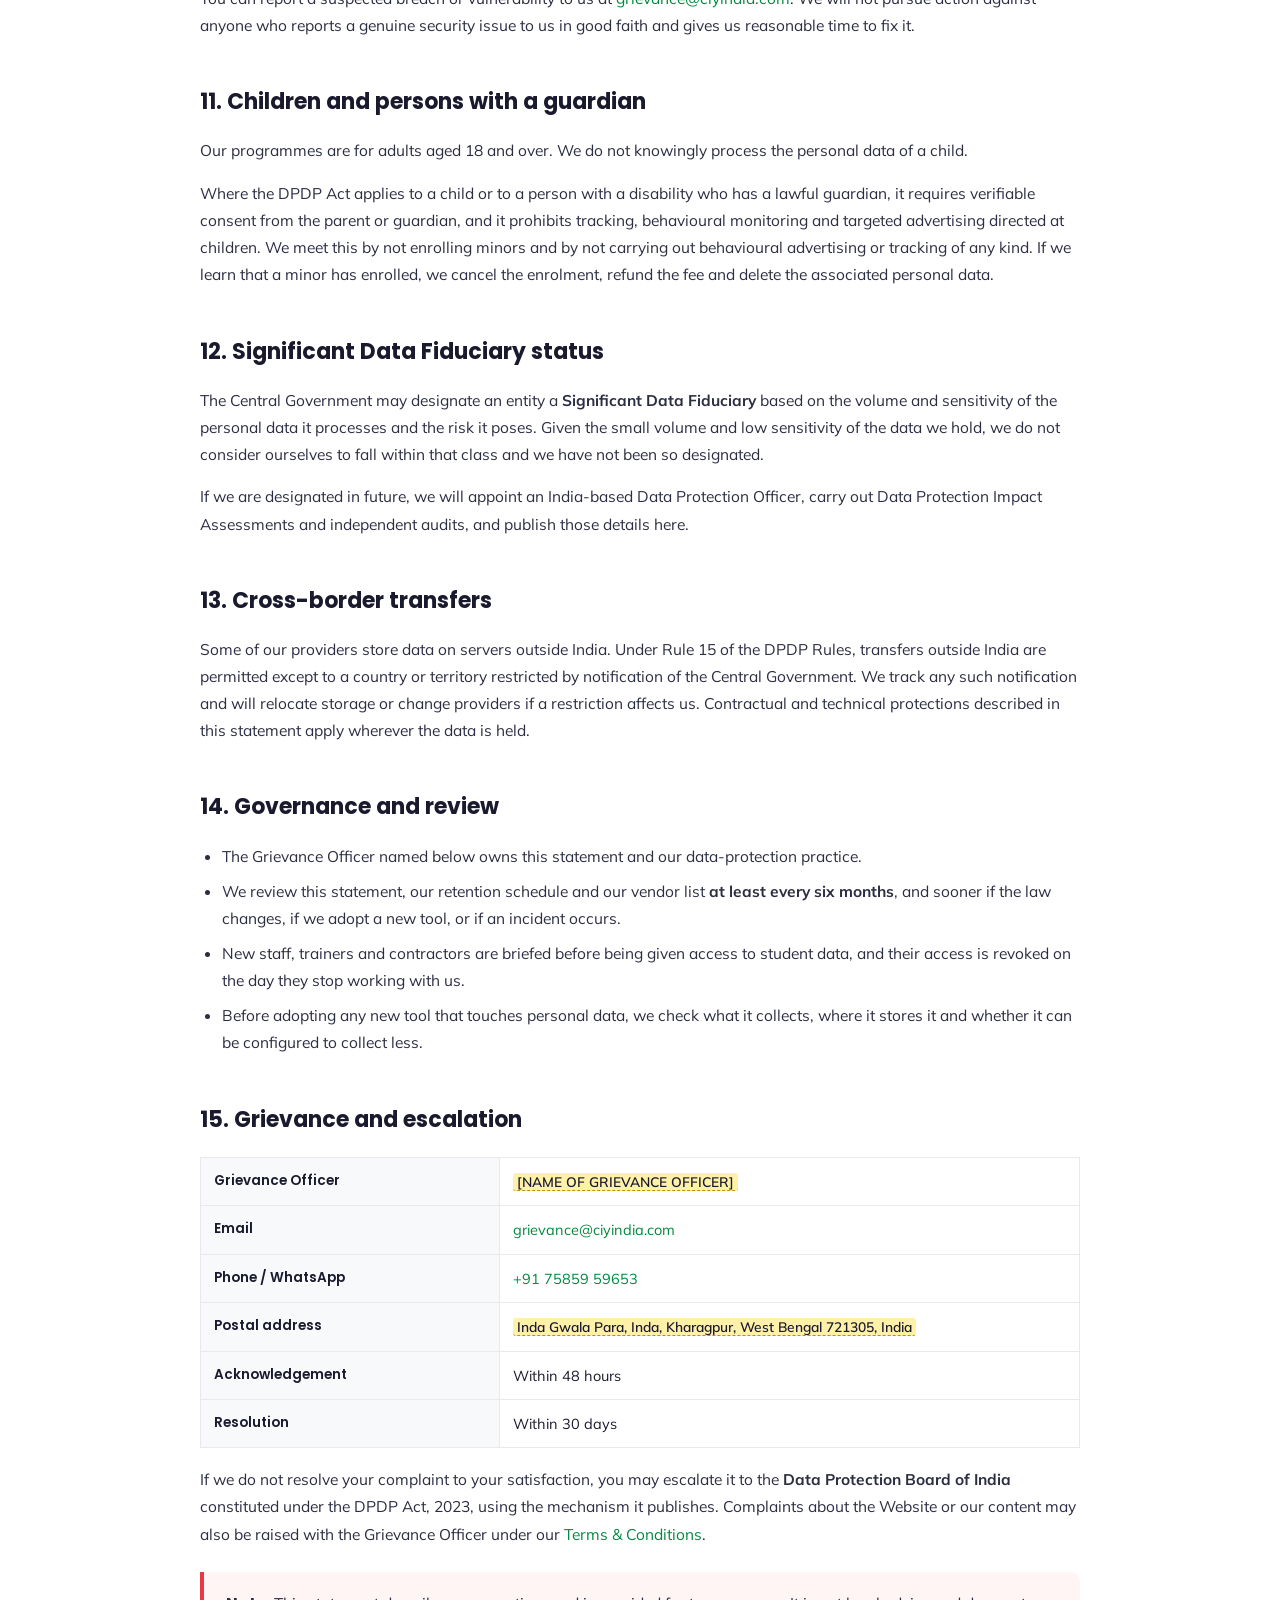
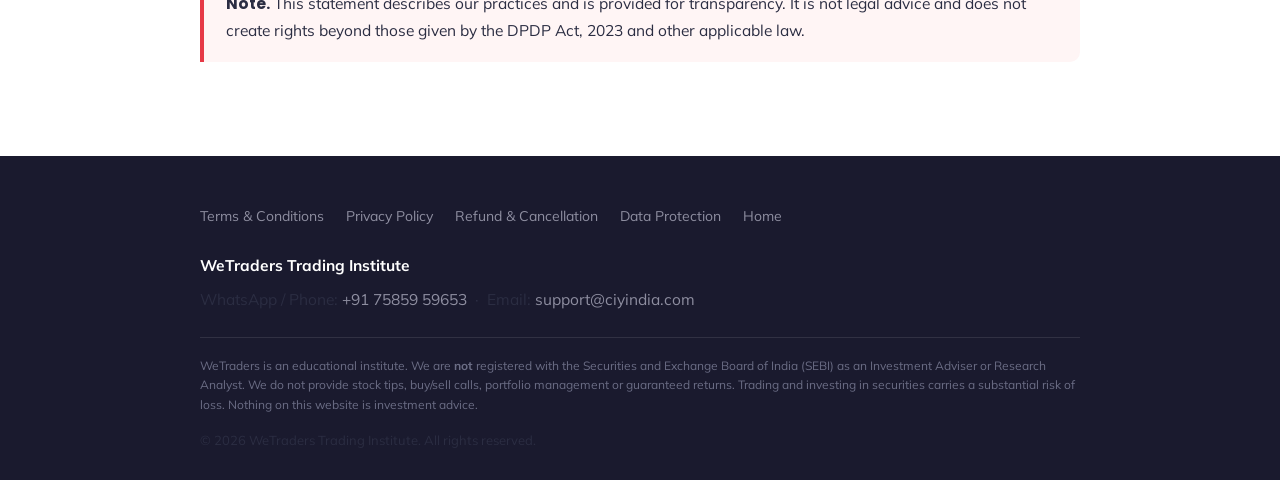
==== commit a9d1fb1d: "Update registered address to Inda Gwala Para, Kharagpur, WB 721305 across all pages" ====
--- a/data-protection.html
+++ b/data-protection.html
@@ -307,7 +307,7 @@
 <tr><th style="width:34%">Grievance Officer</th><td><span class="fill">[NAME OF GRIEVANCE OFFICER]</span></td></tr>
 <tr><th>Email</th><td><a href="mailto:grievance@ciyindia.com">grievance@ciyindia.com</a></td></tr>
 <tr><th>Phone / WhatsApp</th><td><a href="https://wa.me/917585959653">+91 75859 59653</a></td></tr>
-<tr><th>Postal address</th><td><span class="fill">[FULL REGISTERED ADDRESS WITH PIN CODE]</span></td></tr>
+<tr><th>Postal address</th><td><span class="fill">Inda Gwala Para, Inda, Kharagpur, West Bengal 721305, India</span></td></tr>
 <tr><th>Acknowledgement</th><td>Within 48 hours</td></tr>
 <tr><th>Resolution</th><td>Within 30 days</td></tr>
 </table>
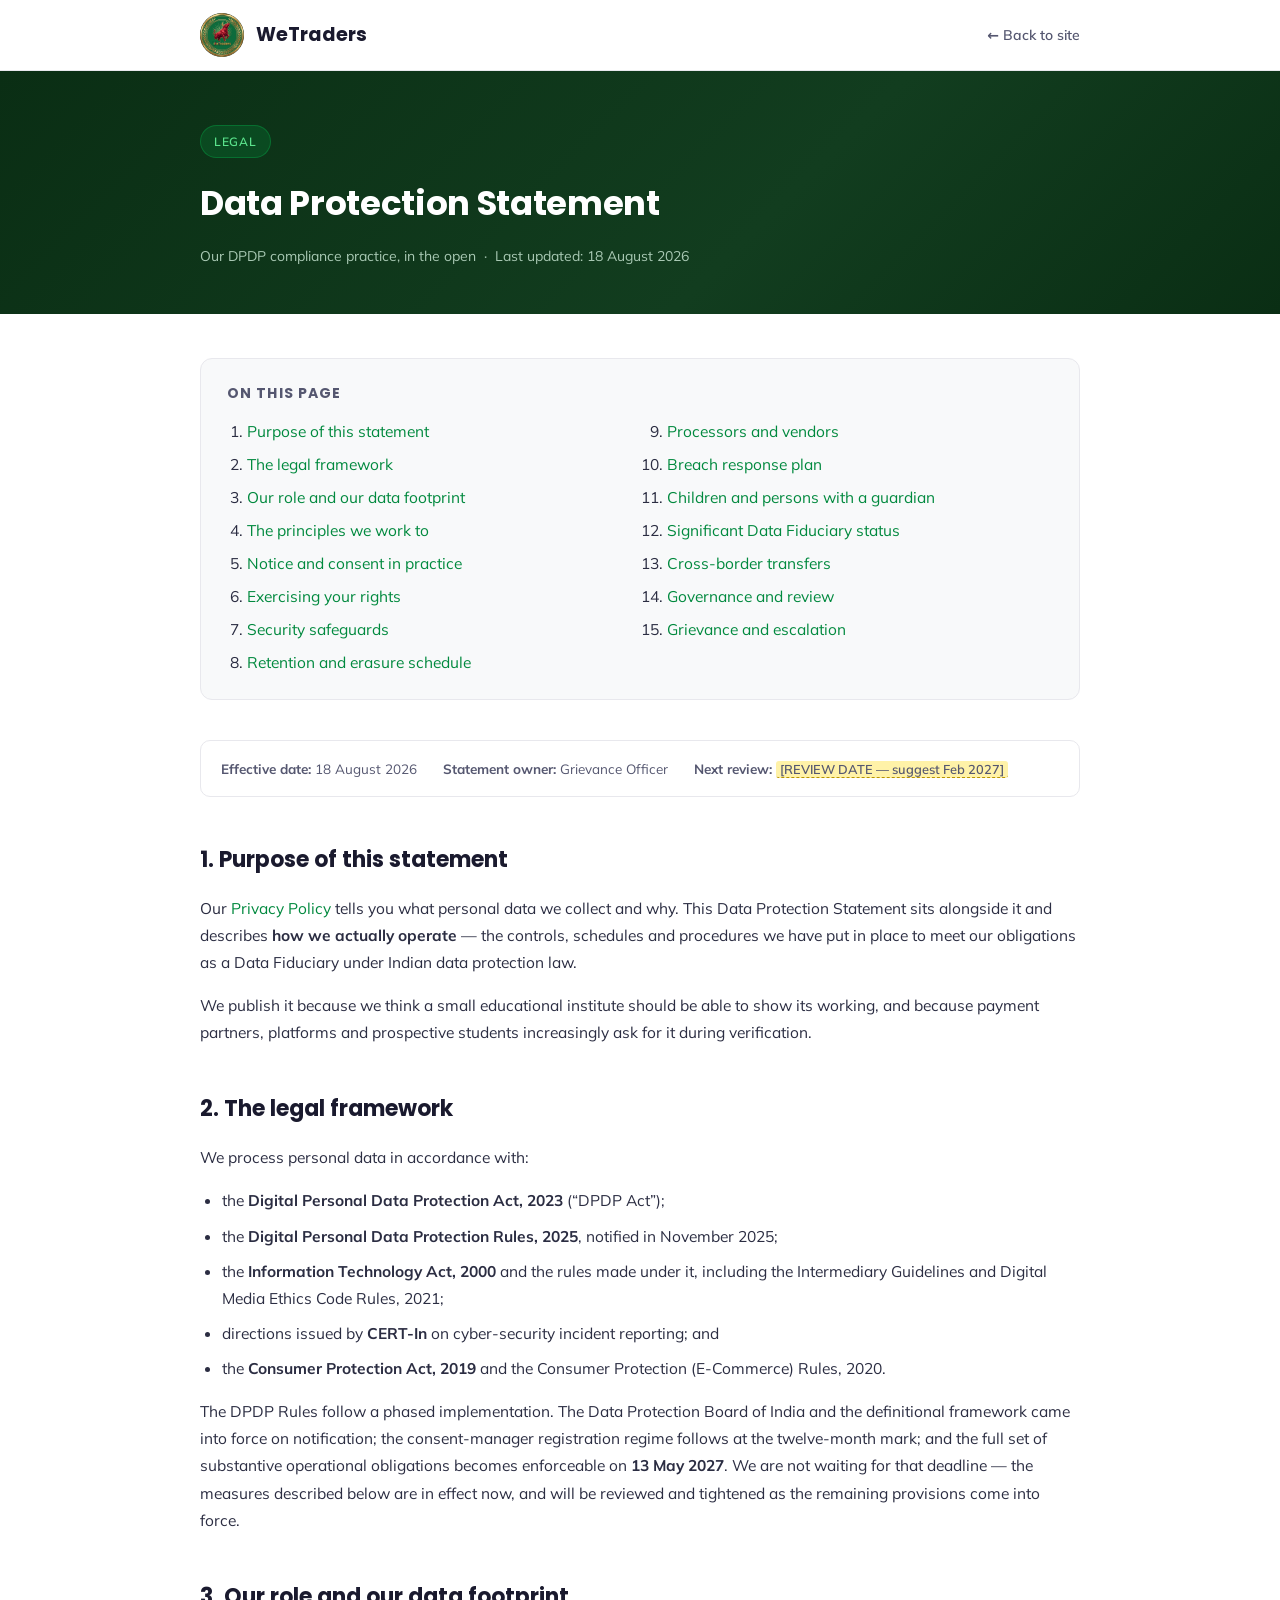
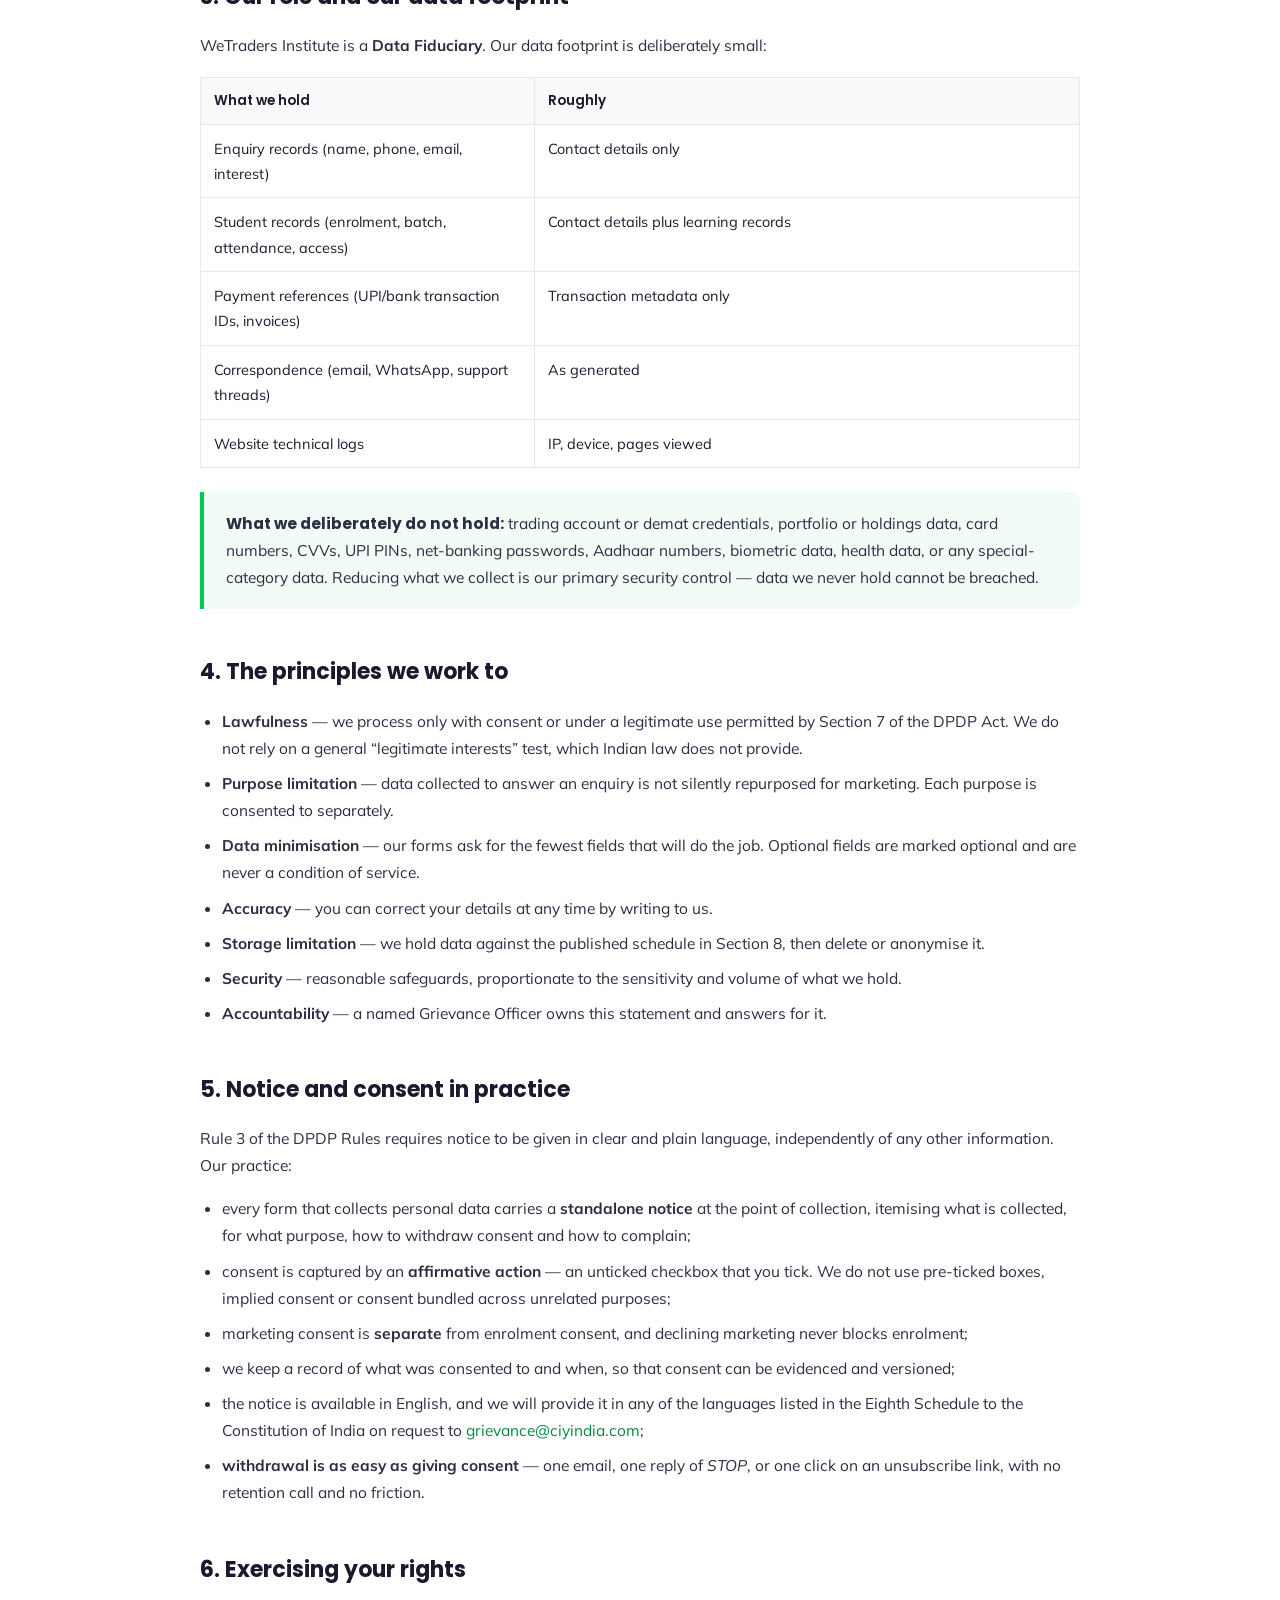
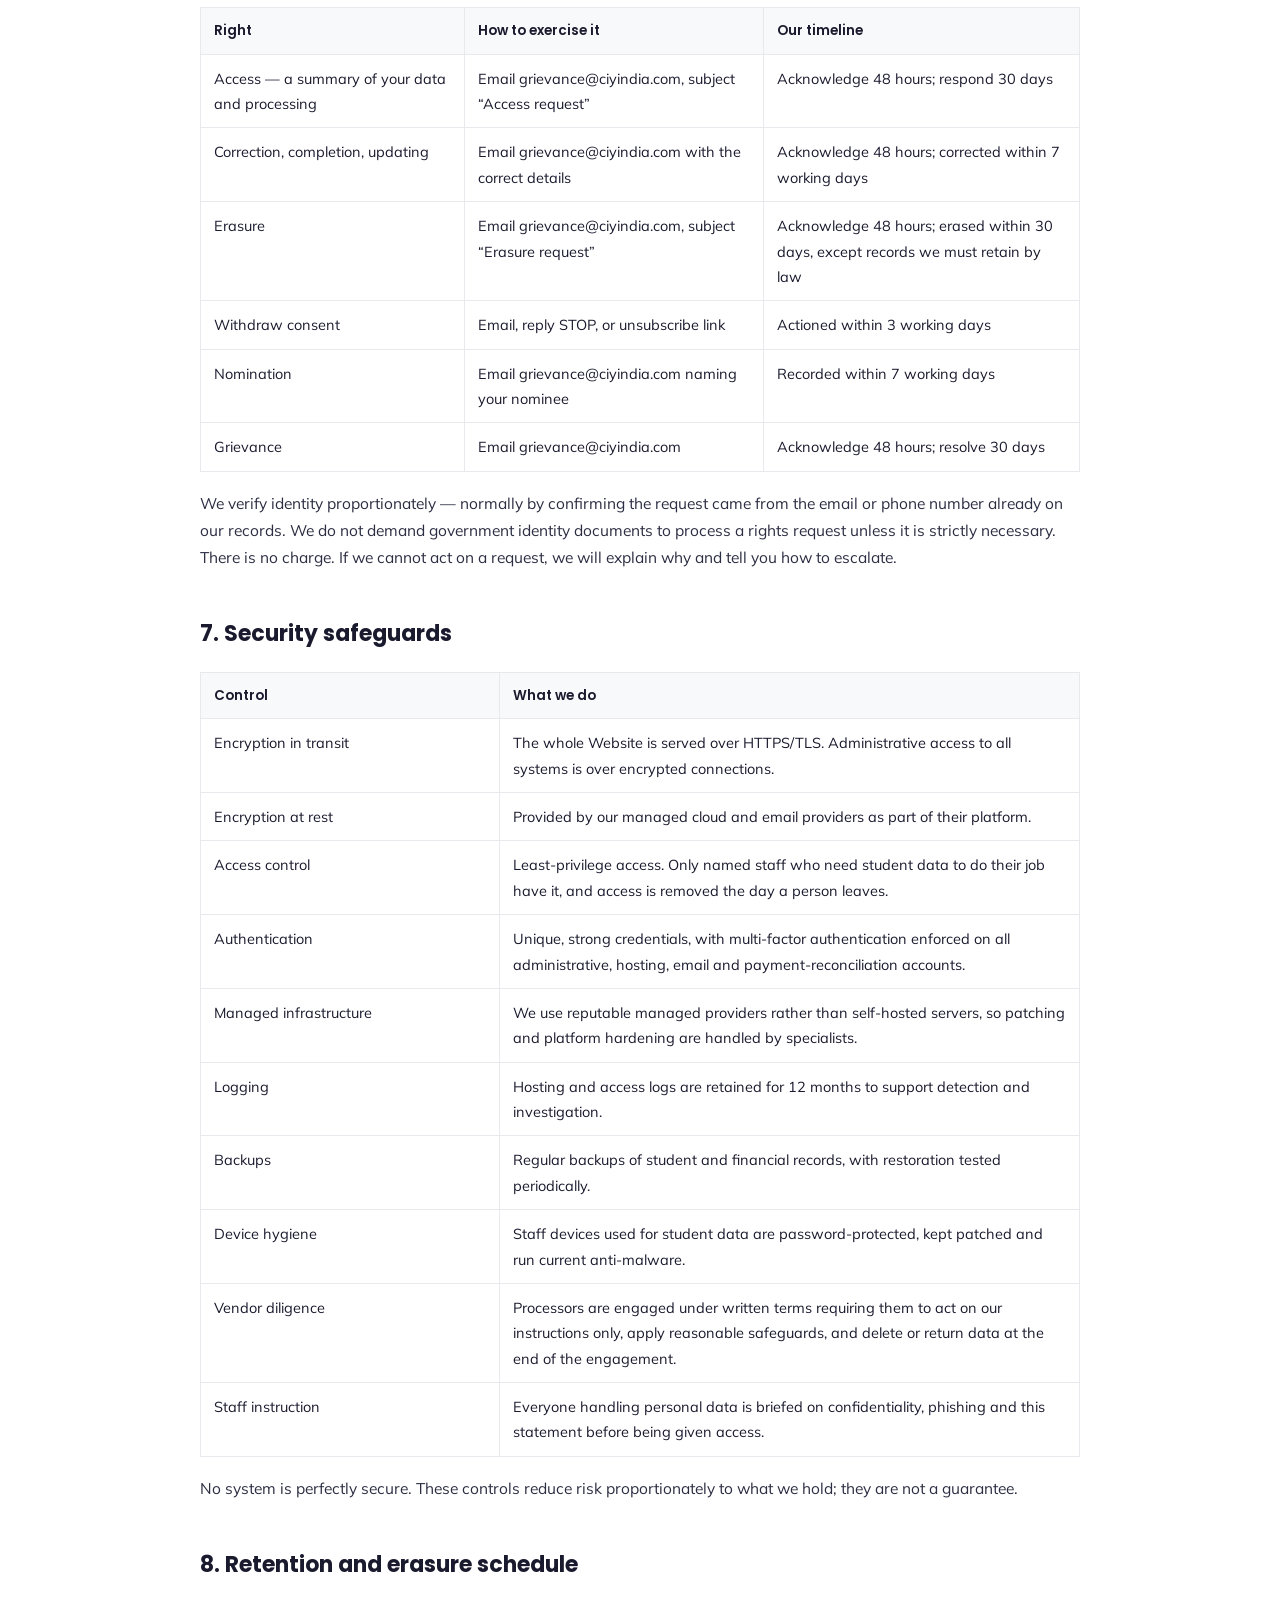
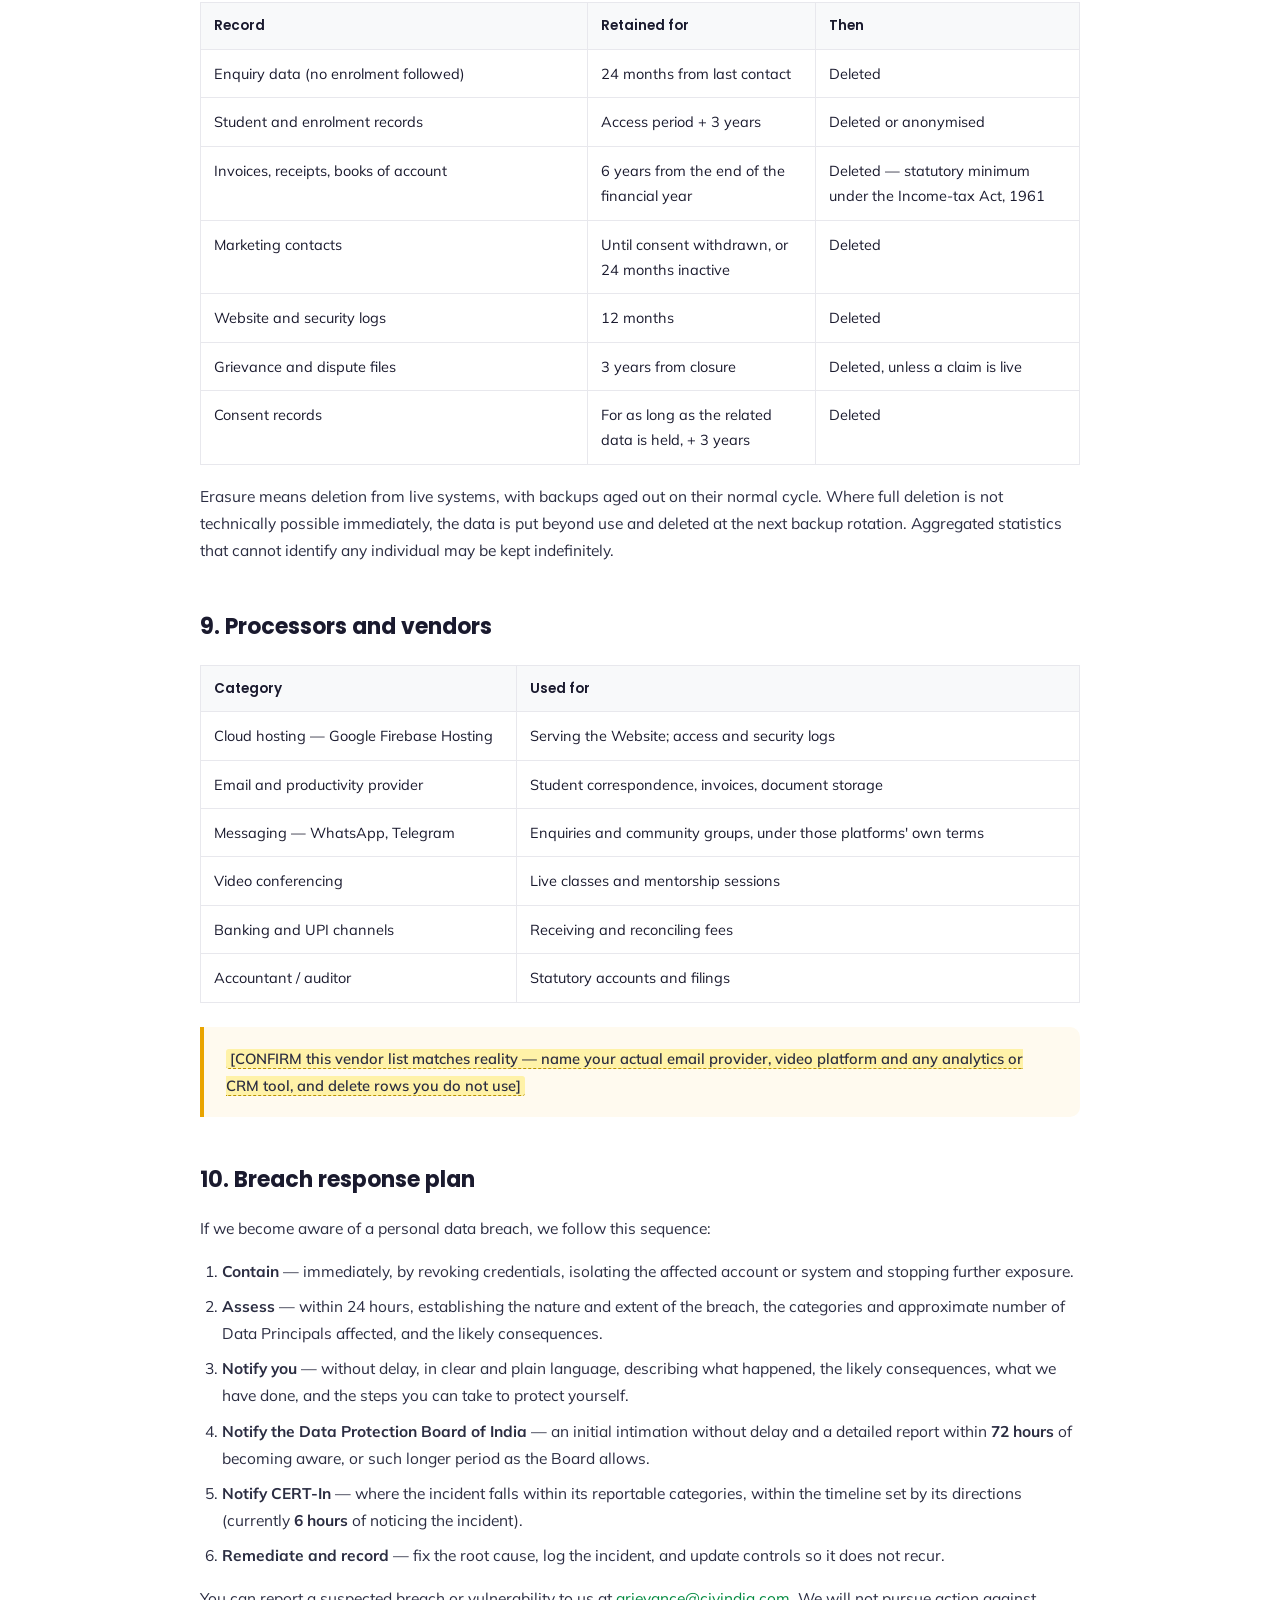
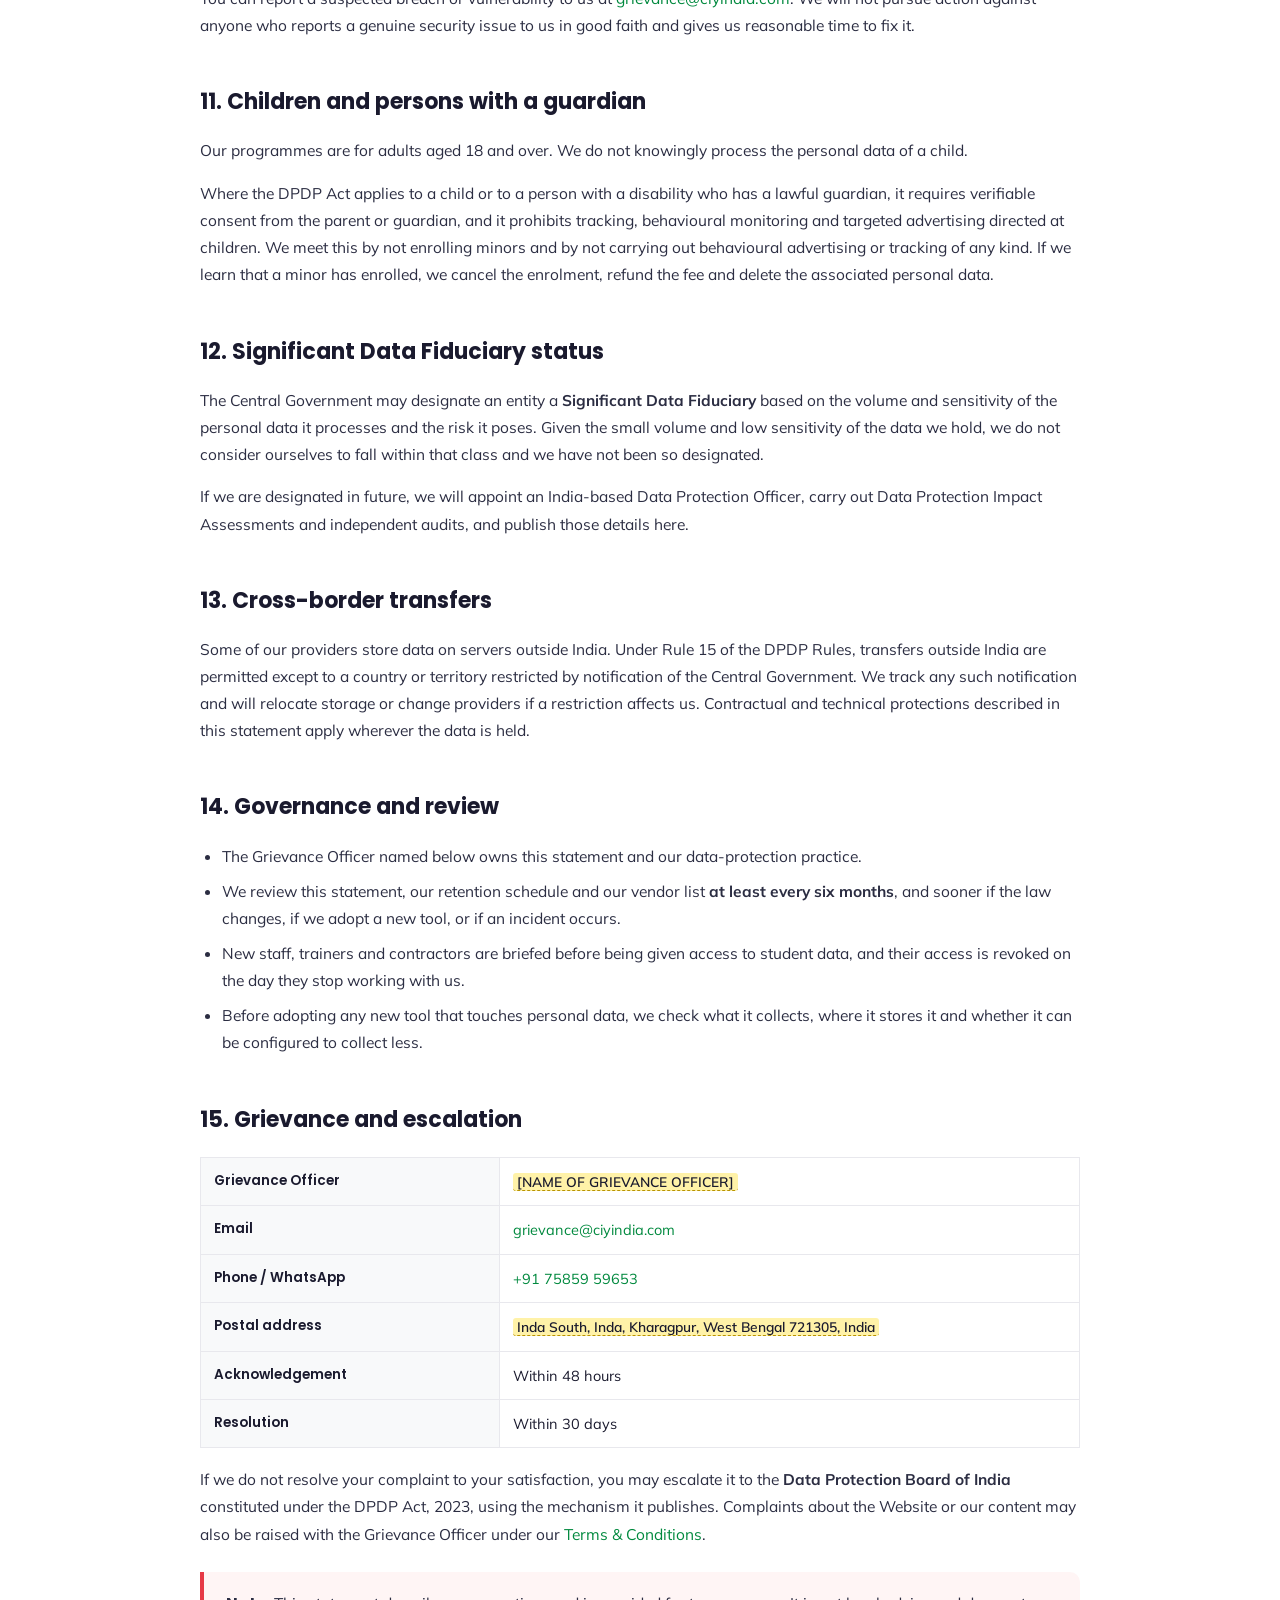
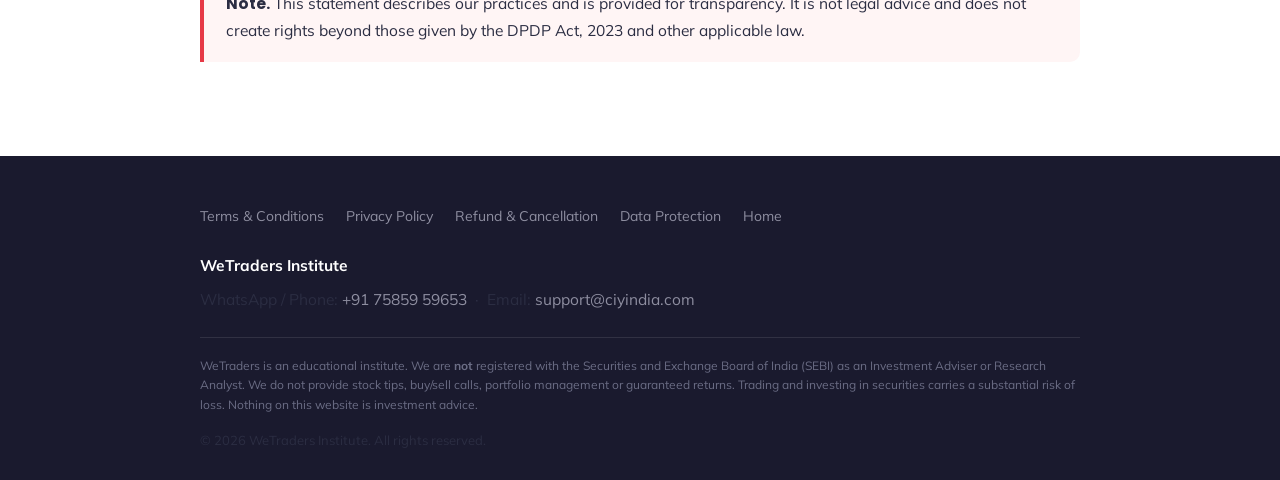
==== commit 2a346237: "Update legal entity to WeTraders Institute, address to Inda South, and hero AZP concept" ====
--- a/data-protection.html
+++ b/data-protection.html
@@ -4,13 +4,13 @@
 <meta charset="UTF-8">
 <meta name="viewport" content="width=device-width, initial-scale=1.0">
 <title>Data Protection Statement | WeTraders</title>
-<meta name="description" content="How WeTraders Trading Institute complies with India's DPDP Act 2023 and DPDP Rules 2025 — our safeguards, retention schedule, breach response plan and how to exercise your rights.">
+<meta name="description" content="How WeTraders Institute complies with India's DPDP Act 2023 and DPDP Rules 2025 — our safeguards, retention schedule, breach response plan and how to exercise your rights.">
 <link rel="canonical" href="https://ciyindia.com/data-protection.html">
 <meta name="robots" content="index, follow, max-image-preview:large">
 <meta property="og:type" content="article">
 <meta property="og:site_name" content="WeTraders">
 <meta property="og:title" content="Data Protection Statement | WeTraders">
-<meta property="og:description" content="How WeTraders Trading Institute complies with India's DPDP Act 2023 and DPDP Rules 2025 — our safeguards, retention schedule, breach response plan and how to exercise your rights.">
+<meta property="og:description" content="How WeTraders Institute complies with India's DPDP Act 2023 and DPDP Rules 2025 — our safeguards, retention schedule, breach response plan and how to exercise your rights.">
 <meta property="og:url" content="https://ciyindia.com/data-protection.html">
 <meta property="og:image" content="https://ciyindia.com/og-image.jpg">
 <meta name="twitter:card" content="summary_large_image">
@@ -122,7 +122,7 @@
 </section>
 
 <section id="role"><h2 class="sec">3. Our role and our data footprint</h2>
-<p>WeTraders Trading Institute is a <strong>Data Fiduciary</strong>. Our data footprint is deliberately small:</p>
+<p>WeTraders Institute is a <strong>Data Fiduciary</strong>. Our data footprint is deliberately small:</p>
 <table>
 <tr><th style="width:38%">What we hold</th><th>Roughly</th></tr>
 <tr><td>Enquiry records (name, phone, email, interest)</td><td>Contact details only</td></tr>
@@ -307,7 +307,7 @@
 <tr><th style="width:34%">Grievance Officer</th><td><span class="fill">[NAME OF GRIEVANCE OFFICER]</span></td></tr>
 <tr><th>Email</th><td><a href="mailto:grievance@ciyindia.com">grievance@ciyindia.com</a></td></tr>
 <tr><th>Phone / WhatsApp</th><td><a href="https://wa.me/917585959653">+91 75859 59653</a></td></tr>
-<tr><th>Postal address</th><td><span class="fill">Inda Gwala Para, Inda, Kharagpur, West Bengal 721305, India</span></td></tr>
+<tr><th>Postal address</th><td><span class="fill">Inda South, Inda, Kharagpur, West Bengal 721305, India</span></td></tr>
 <tr><th>Acknowledgement</th><td>Within 48 hours</td></tr>
 <tr><th>Resolution</th><td>Within 30 days</td></tr>
 </table>
@@ -324,13 +324,13 @@
 
 <footer><div class="wrap">
   <div class="fnav"><a href="terms.html">Terms &amp; Conditions</a><a href="privacy.html">Privacy Policy</a><a href="refund.html">Refund &amp; Cancellation</a><a href="data-protection.html">Data Protection</a><a href="index.html">Home</a></div>
-  <p style="margin:0 0 6px"><strong style="color:#fff">WeTraders Trading Institute</strong></p>
+  <p style="margin:0 0 6px"><strong style="color:#fff">WeTraders Institute</strong></p>
   <p style="margin:0 0 4px">WhatsApp / Phone: <a href="https://wa.me/917585959653">+91 75859 59653</a> &nbsp;&middot;&nbsp; Email: <a href="mailto:support@ciyindia.com">support@ciyindia.com</a></p>
   <div class="fdiv"></div>
   <p class="sebi">WeTraders is an educational institute. We are <strong>not</strong> registered with the Securities and Exchange Board of India (SEBI)
   as an Investment Adviser or Research Analyst. We do not provide stock tips, buy/sell calls, portfolio management or guaranteed returns.
   Trading and investing in securities carries a substantial risk of loss. Nothing on this website is investment advice.</p>
-  <p class="copy">&copy; 2026 WeTraders Trading Institute. All rights reserved.</p>
+  <p class="copy">&copy; 2026 WeTraders Institute. All rights reserved.</p>
 </div></footer>
 </body>
 </html>
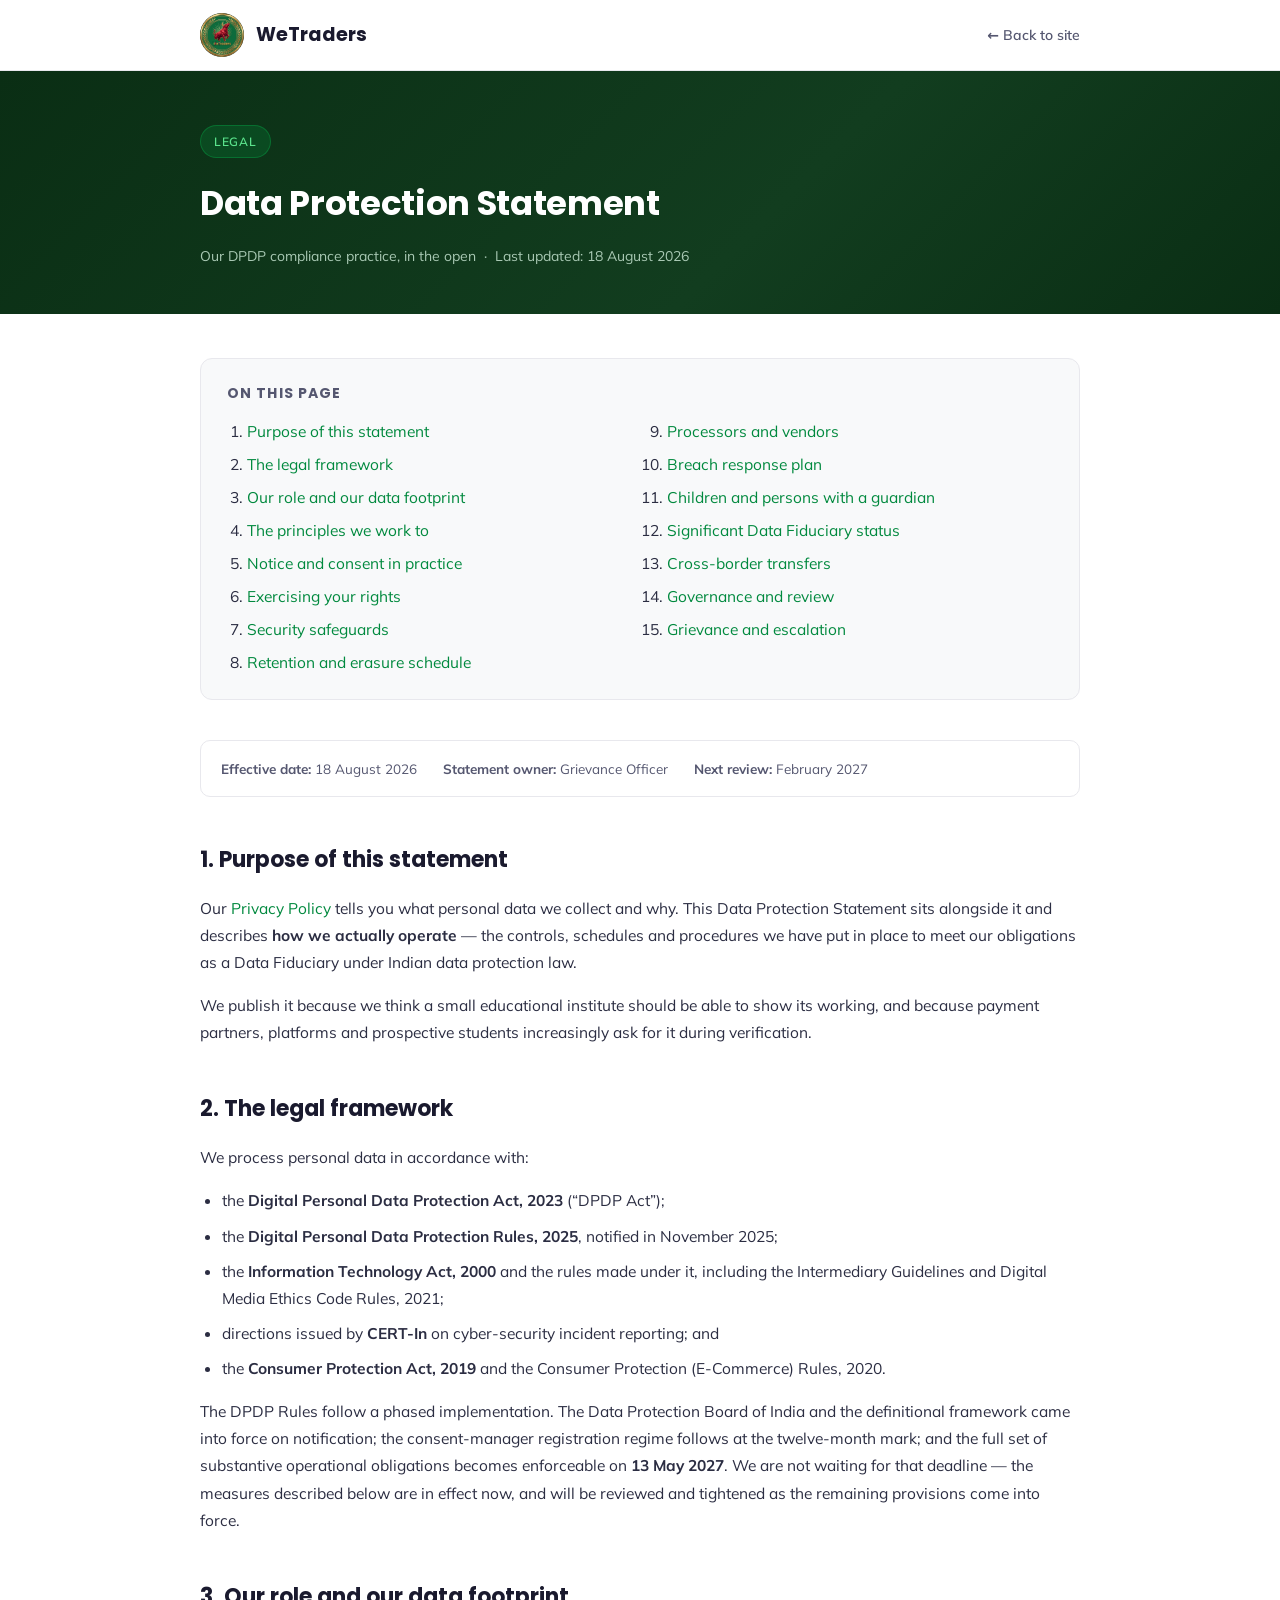
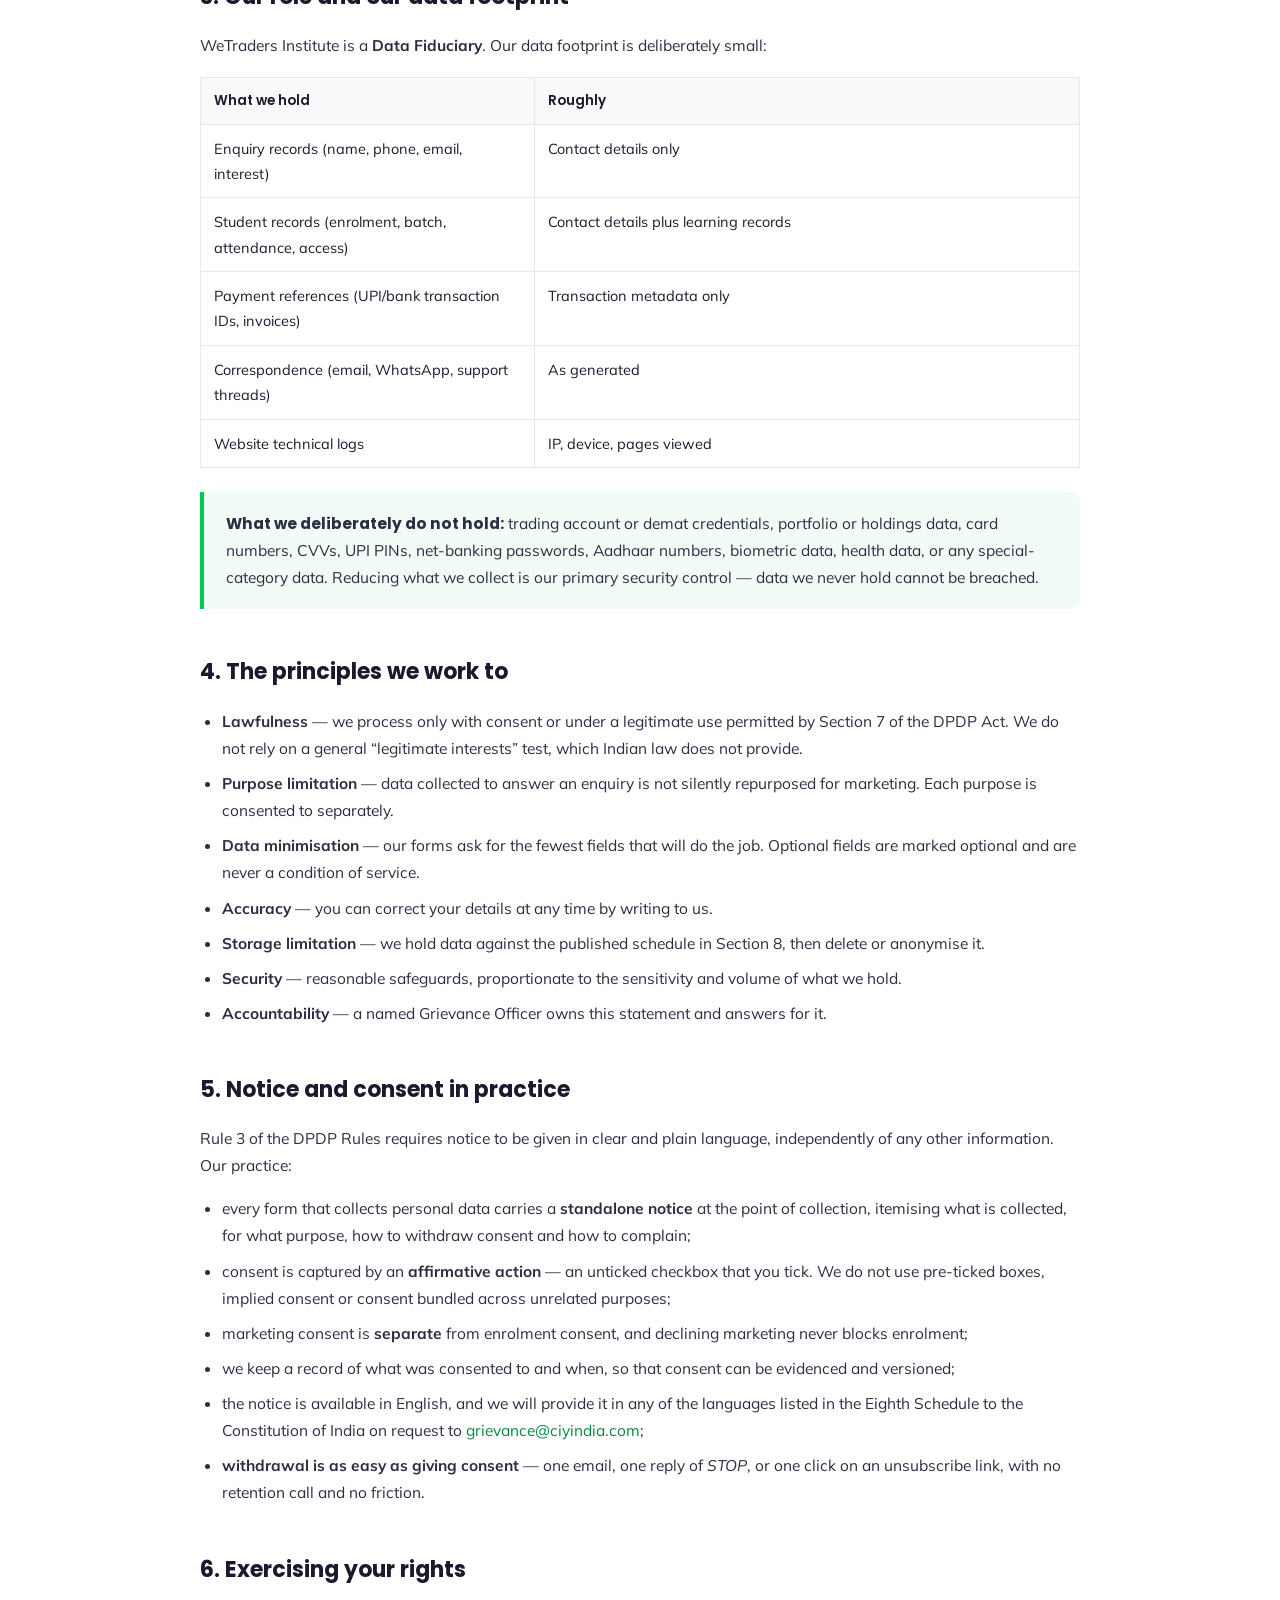
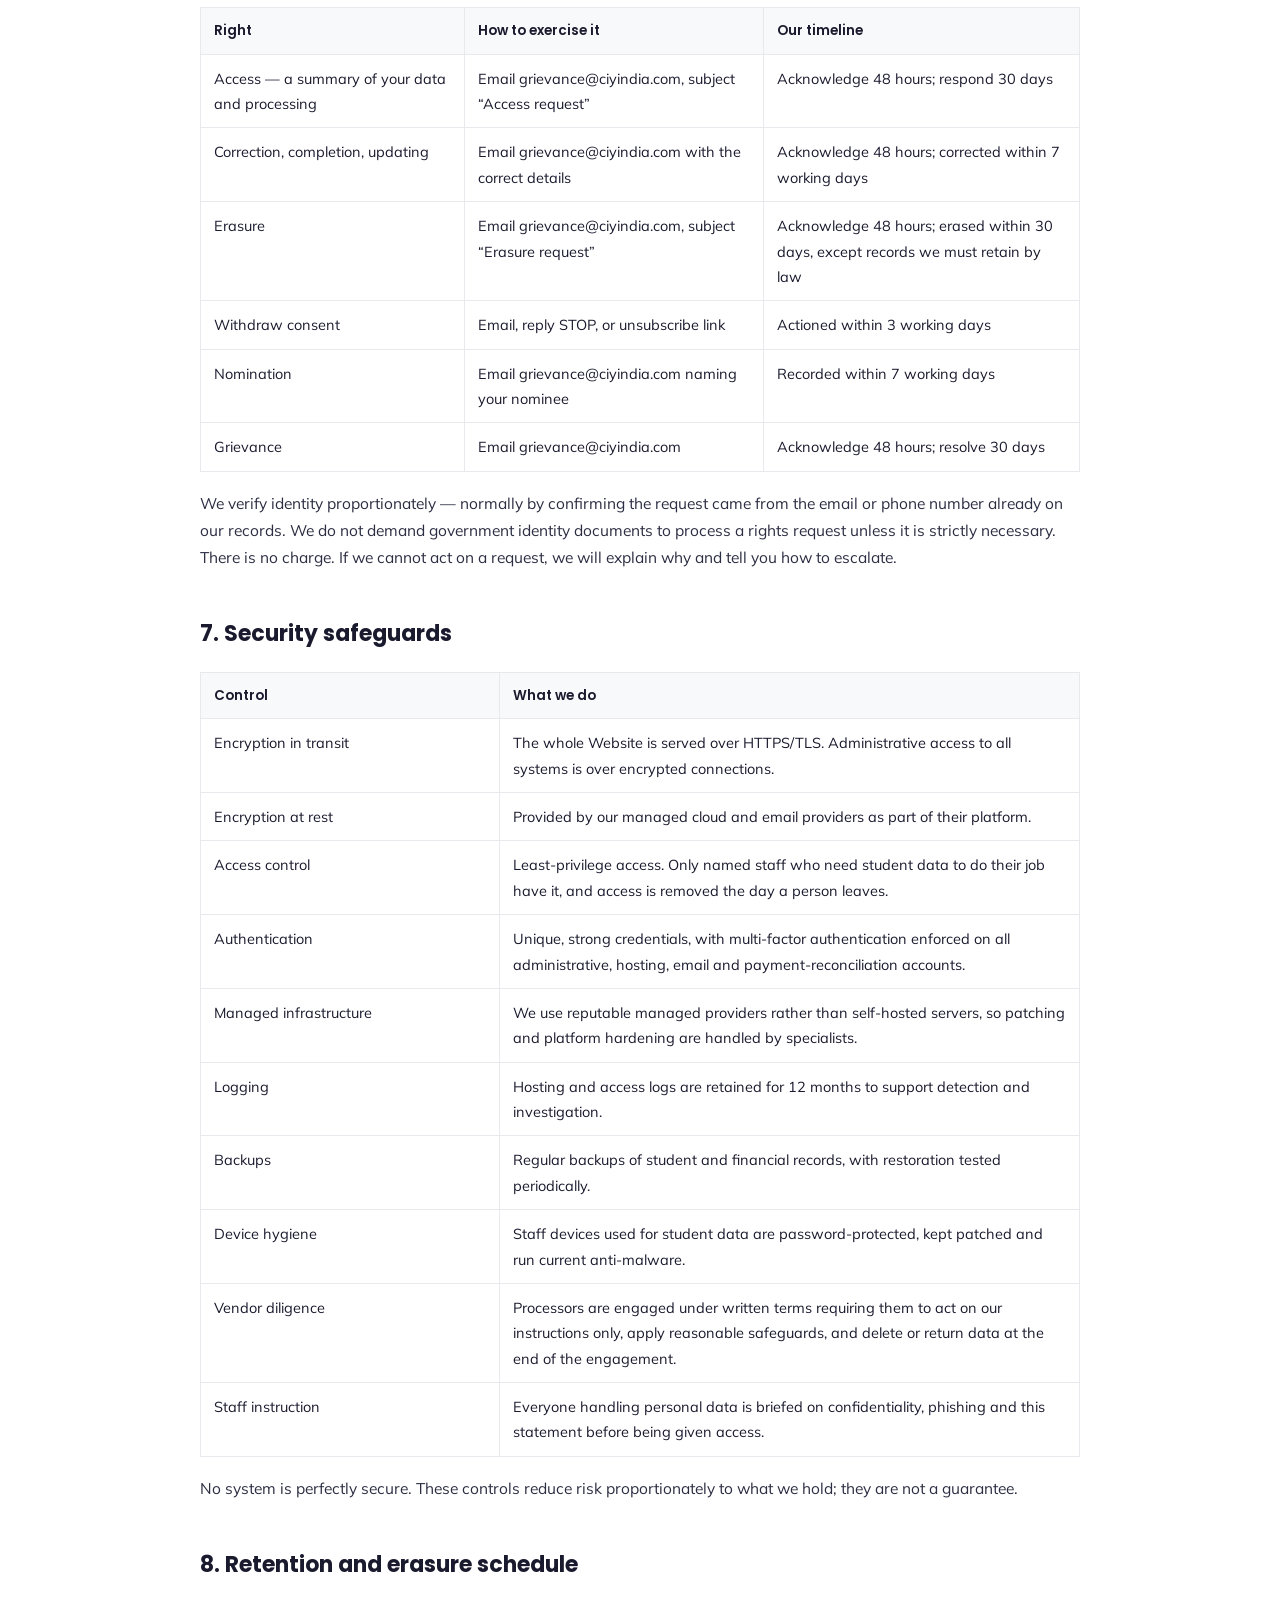
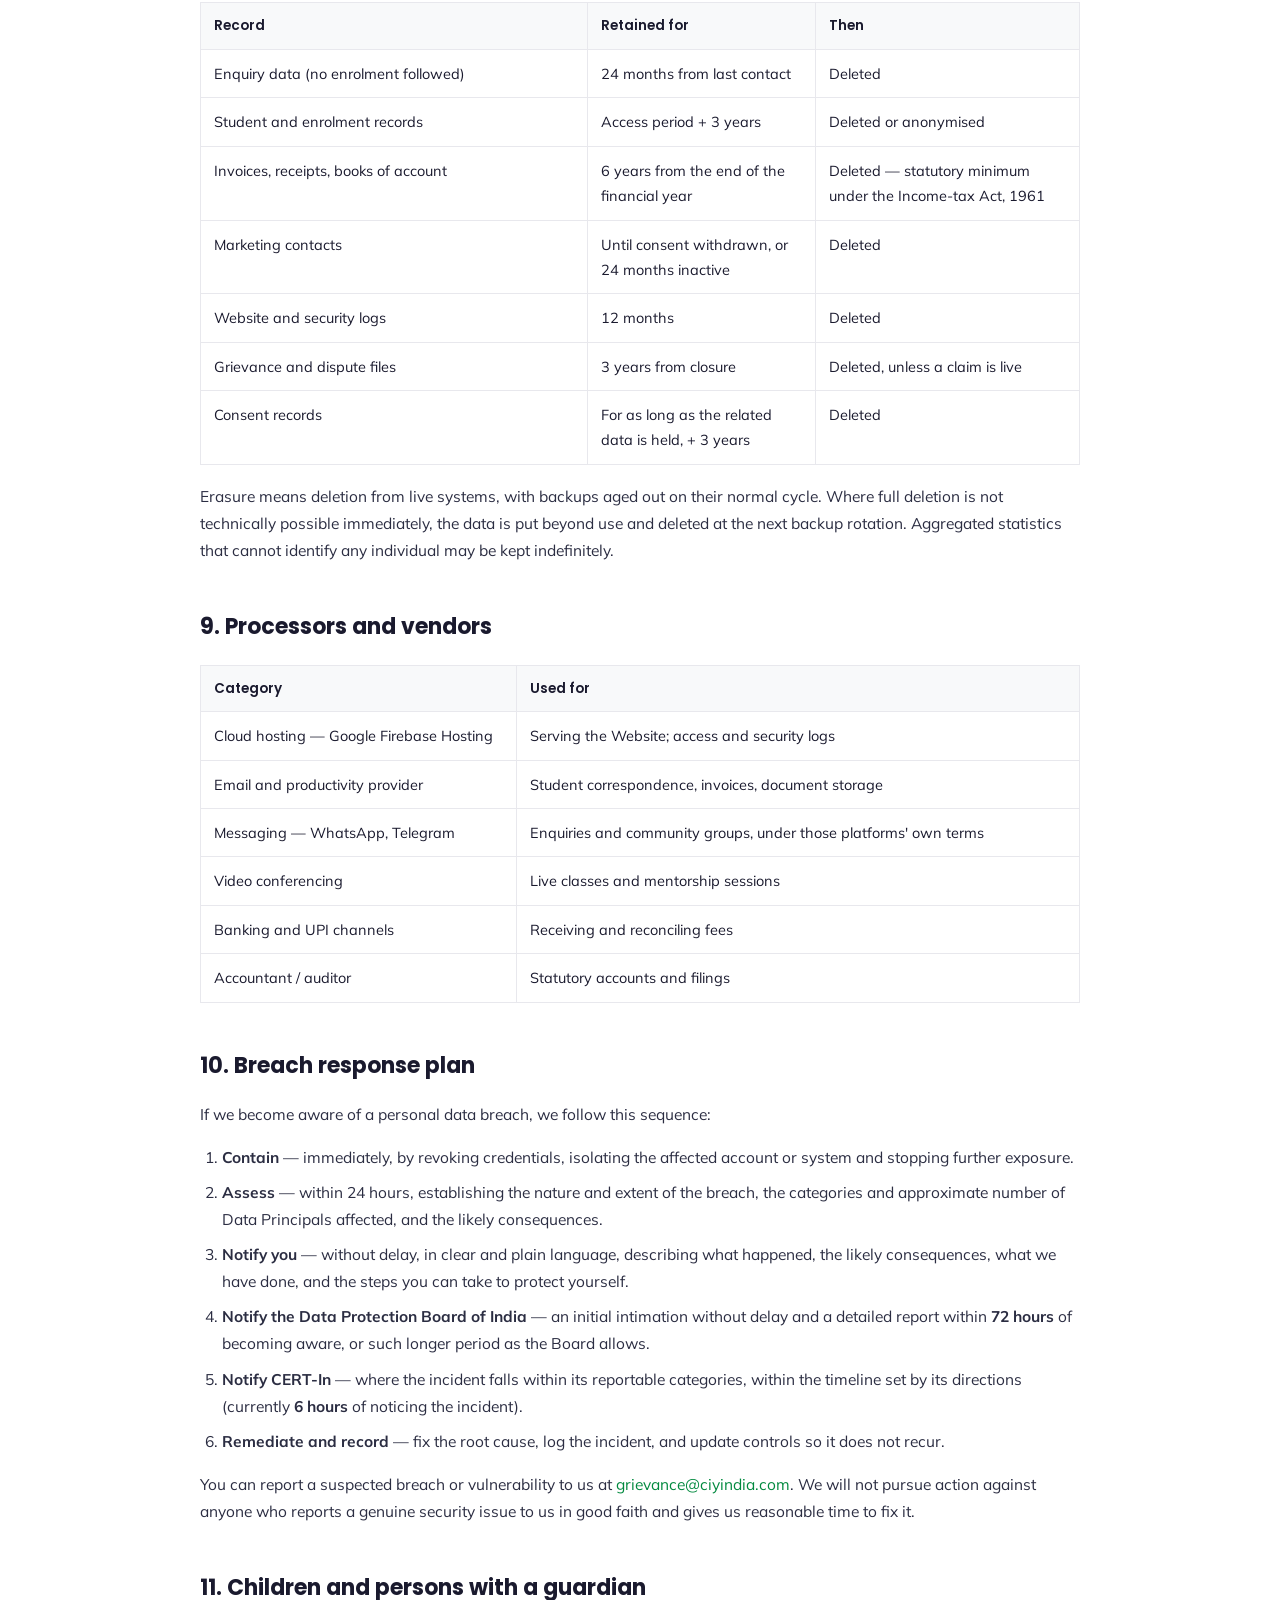
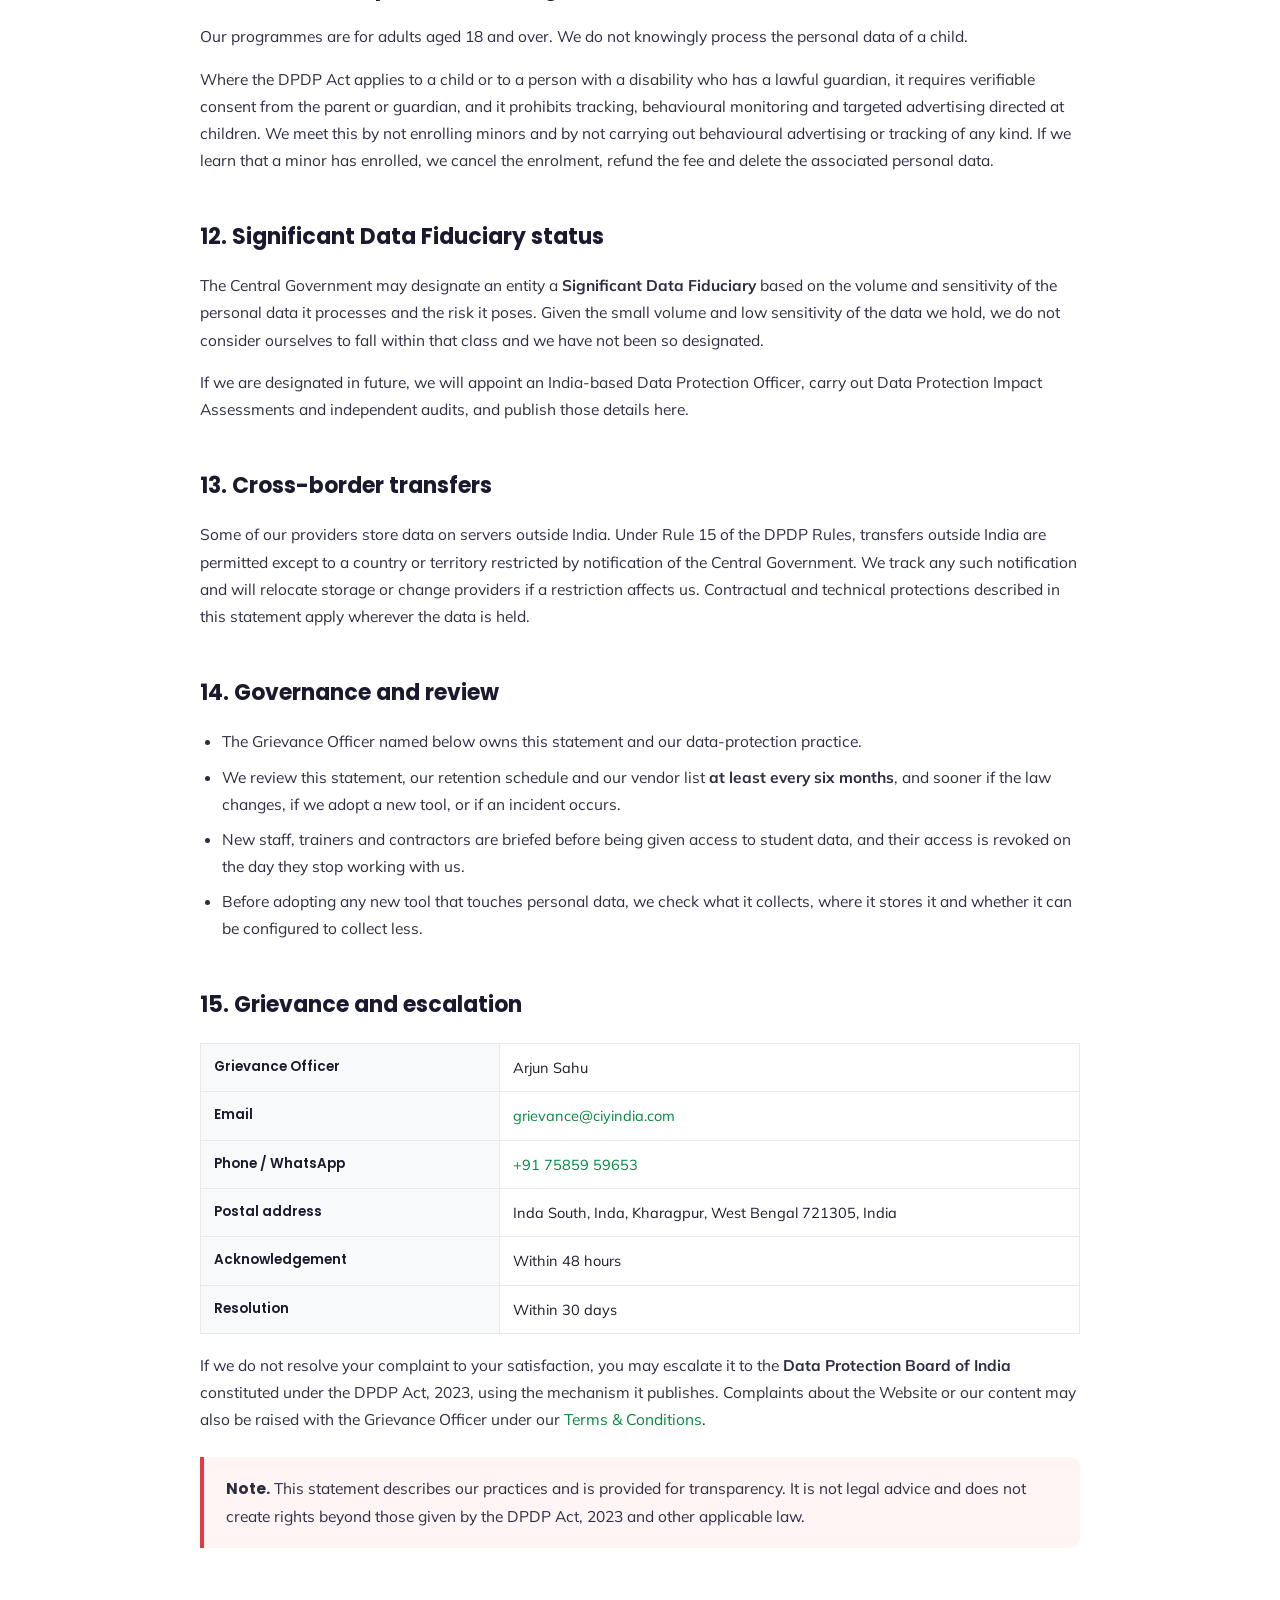
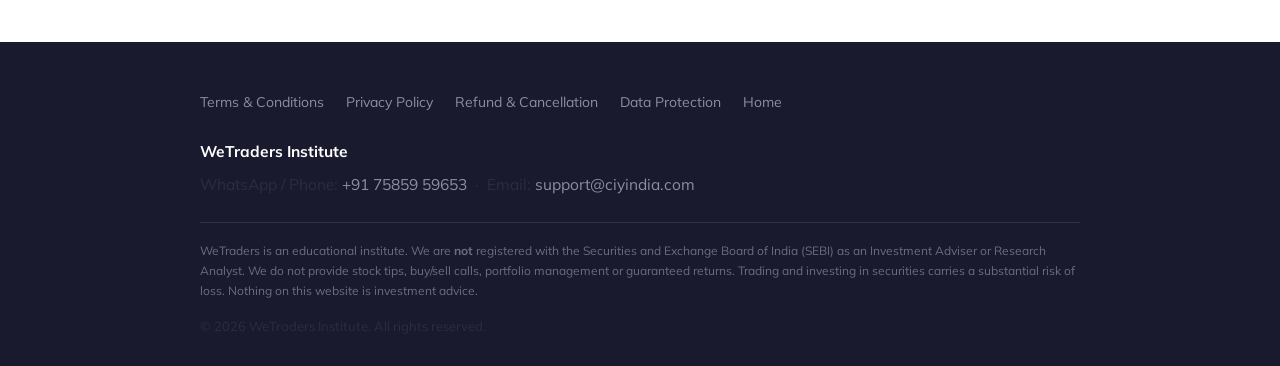
==== commit 707ce79b: "Set Grievance Officer to Arjun Sahu across all legal policies and site footer" ====
--- a/data-protection.html
+++ b/data-protection.html
@@ -93,7 +93,7 @@
 <div class="meta">
   <div><strong>Effective date:</strong> 18 August 2026</div>
   <div><strong>Statement owner:</strong> Grievance Officer</div>
-  <div><strong>Next review:</strong> <span class="fill">[REVIEW DATE — suggest Feb 2027]</span></div>
+  <div><strong>Next review:</strong> February 2027</div>
 </div>
 
 <section id="purpose"><h2 class="sec">1. Purpose of this statement</h2>
@@ -243,7 +243,6 @@
 <tr><td>Banking and UPI channels</td><td>Receiving and reconciling fees</td></tr>
 <tr><td>Accountant / auditor</td><td>Statutory accounts and filings</td></tr>
 </table>
-<p class="callout amber" style="display:block"><span class="fill">[CONFIRM this vendor list matches reality — name your actual email provider, video platform and any analytics or CRM tool, and delete rows you do not use]</span></p>
 </section>
 
 <section id="breach"><h2 class="sec">10. Breach response plan</h2>
@@ -304,10 +303,10 @@
 
 <section id="escalate"><h2 class="sec">15. Grievance and escalation</h2>
 <table>
-<tr><th style="width:34%">Grievance Officer</th><td><span class="fill">[NAME OF GRIEVANCE OFFICER]</span></td></tr>
+<tr><th style="width:34%">Grievance Officer</th><td>Arjun Sahu</td></tr>
 <tr><th>Email</th><td><a href="mailto:grievance@ciyindia.com">grievance@ciyindia.com</a></td></tr>
 <tr><th>Phone / WhatsApp</th><td><a href="https://wa.me/917585959653">+91 75859 59653</a></td></tr>
-<tr><th>Postal address</th><td><span class="fill">Inda South, Inda, Kharagpur, West Bengal 721305, India</span></td></tr>
+<tr><th>Postal address</th><td>Inda South, Inda, Kharagpur, West Bengal 721305, India</td></tr>
 <tr><th>Acknowledgement</th><td>Within 48 hours</td></tr>
 <tr><th>Resolution</th><td>Within 30 days</td></tr>
 </table>
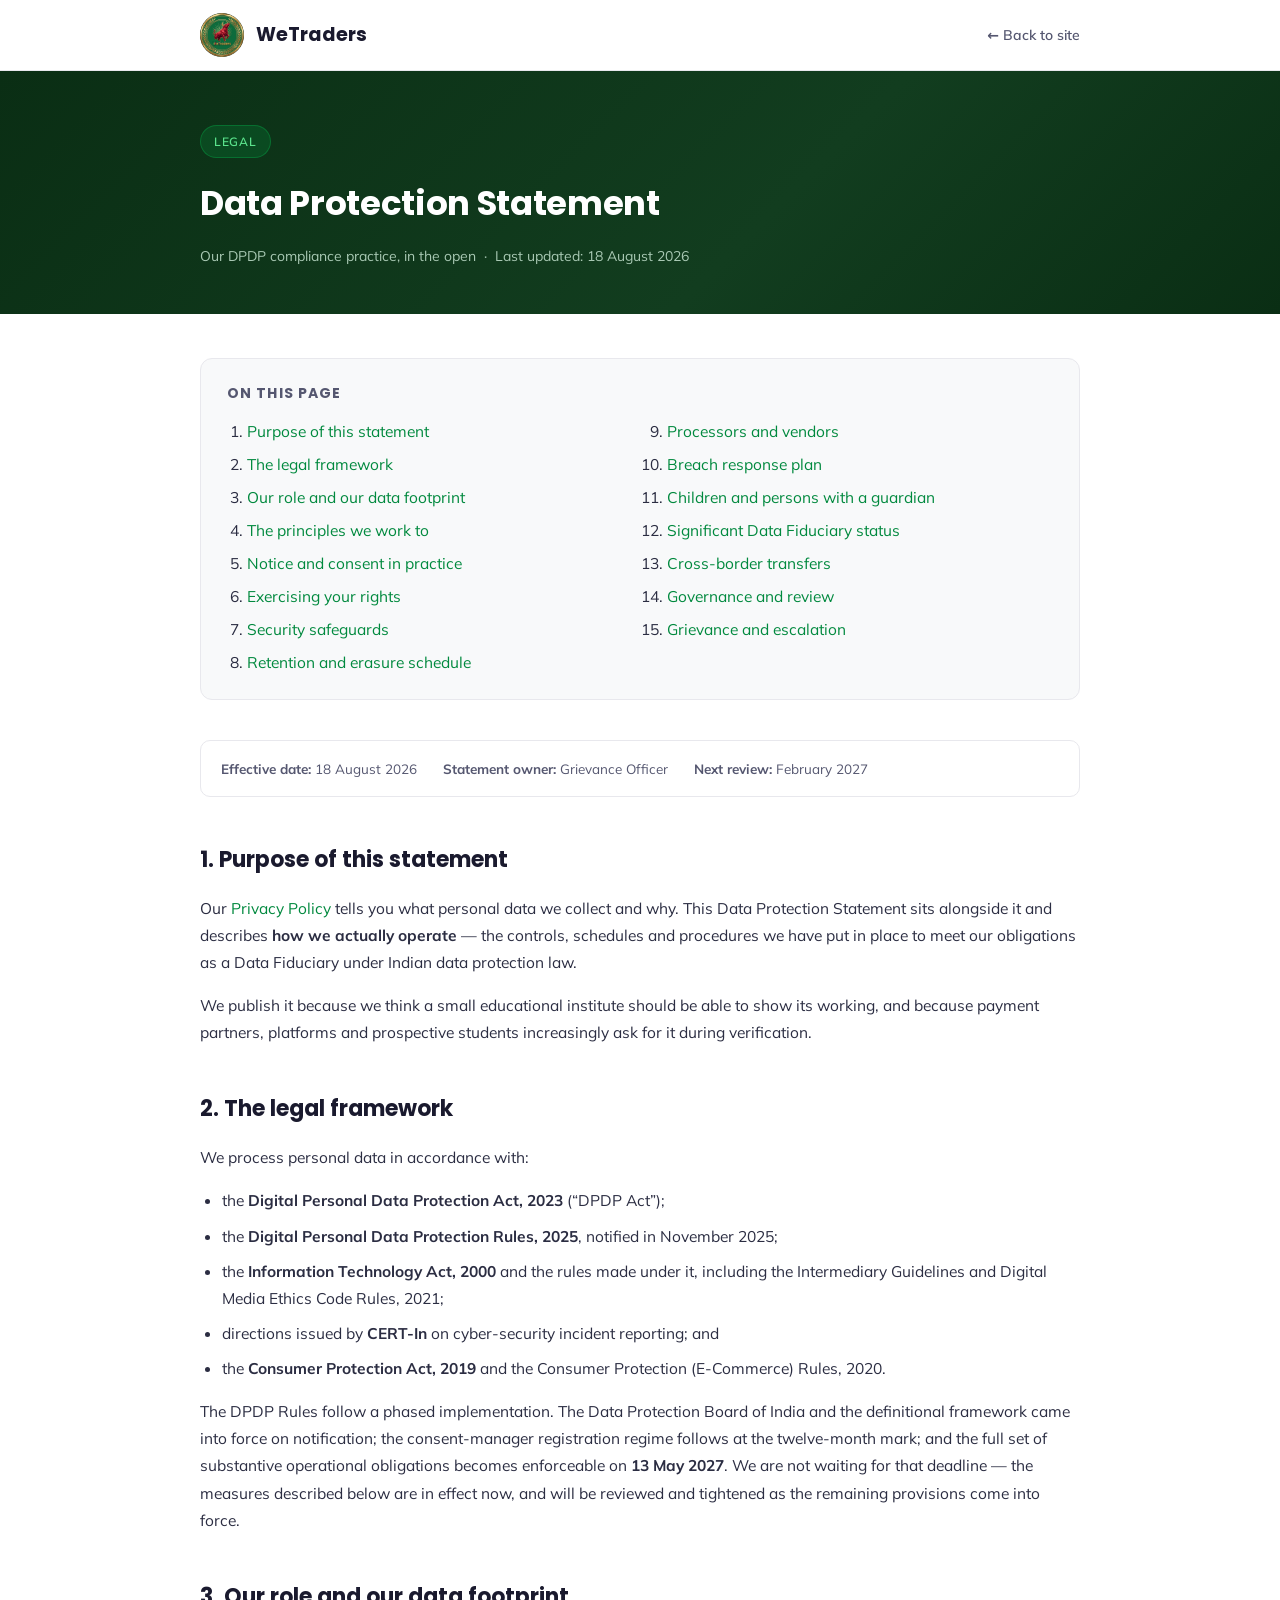
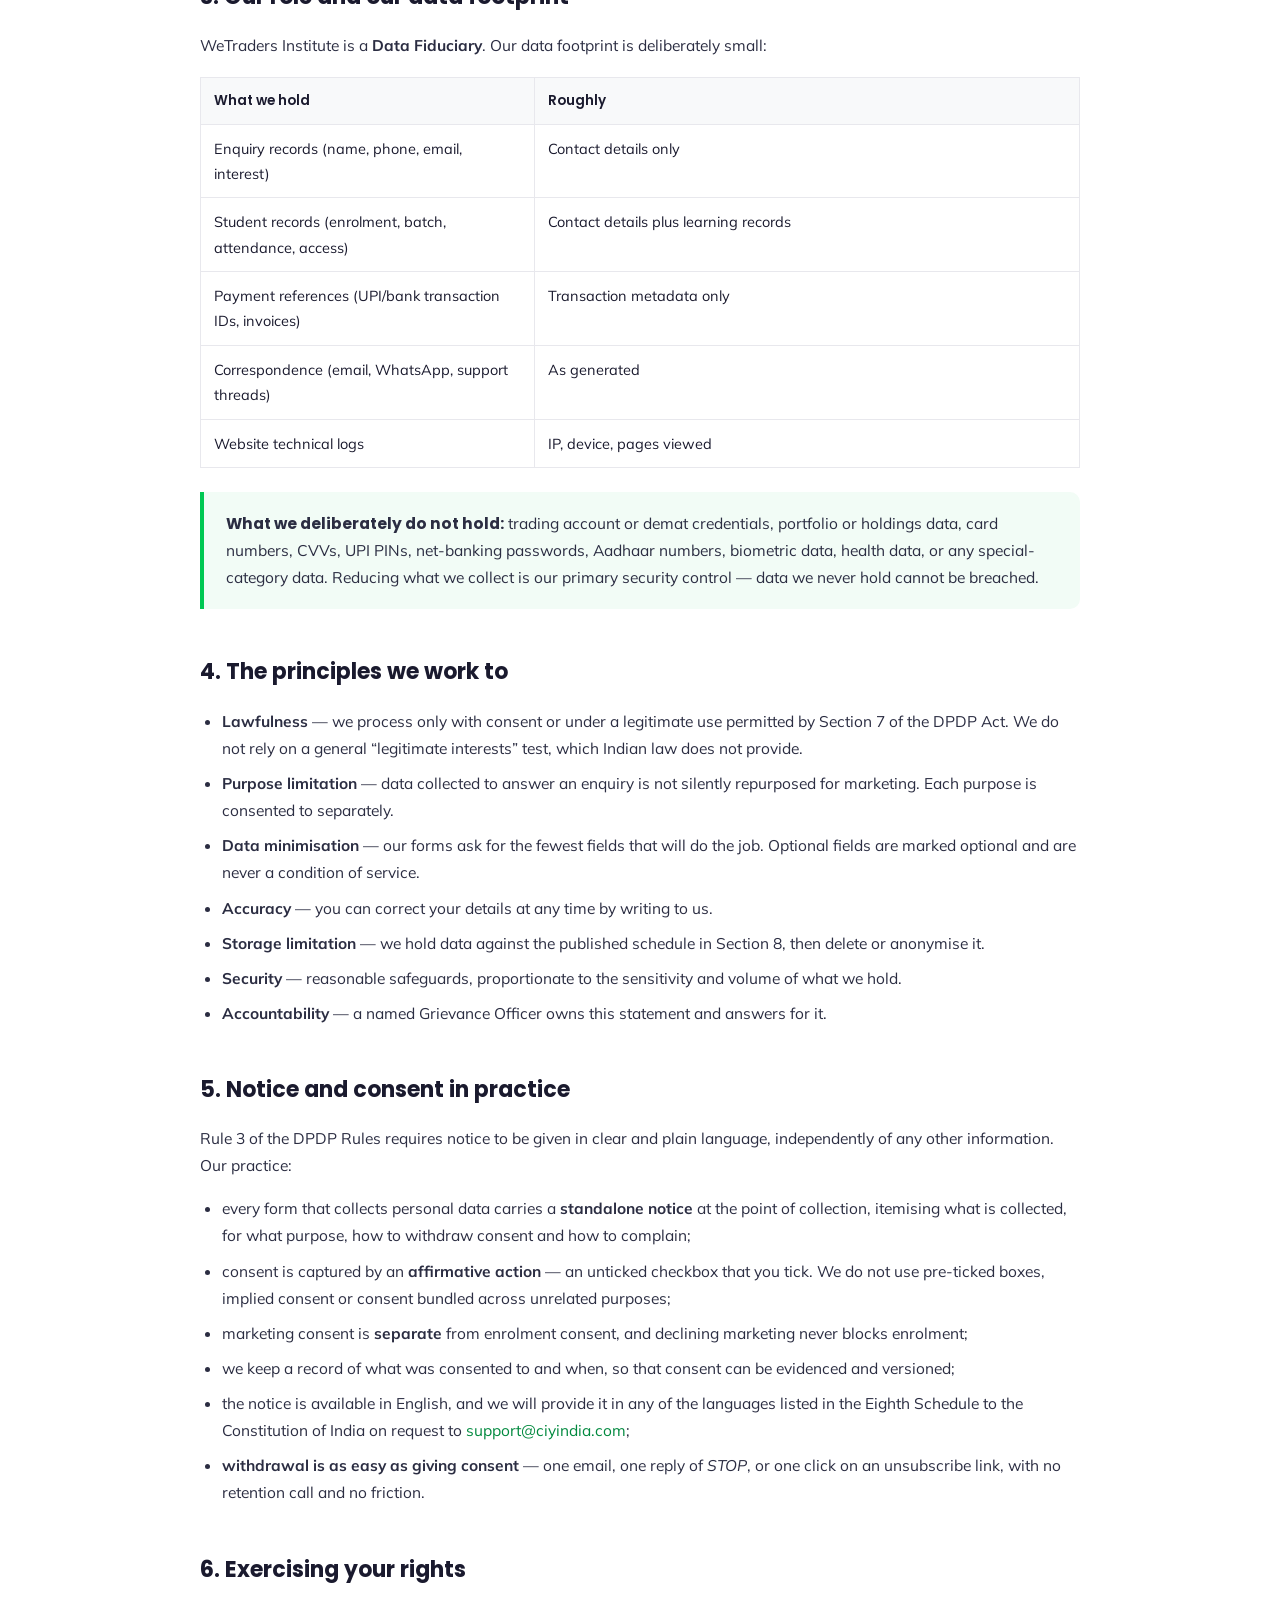
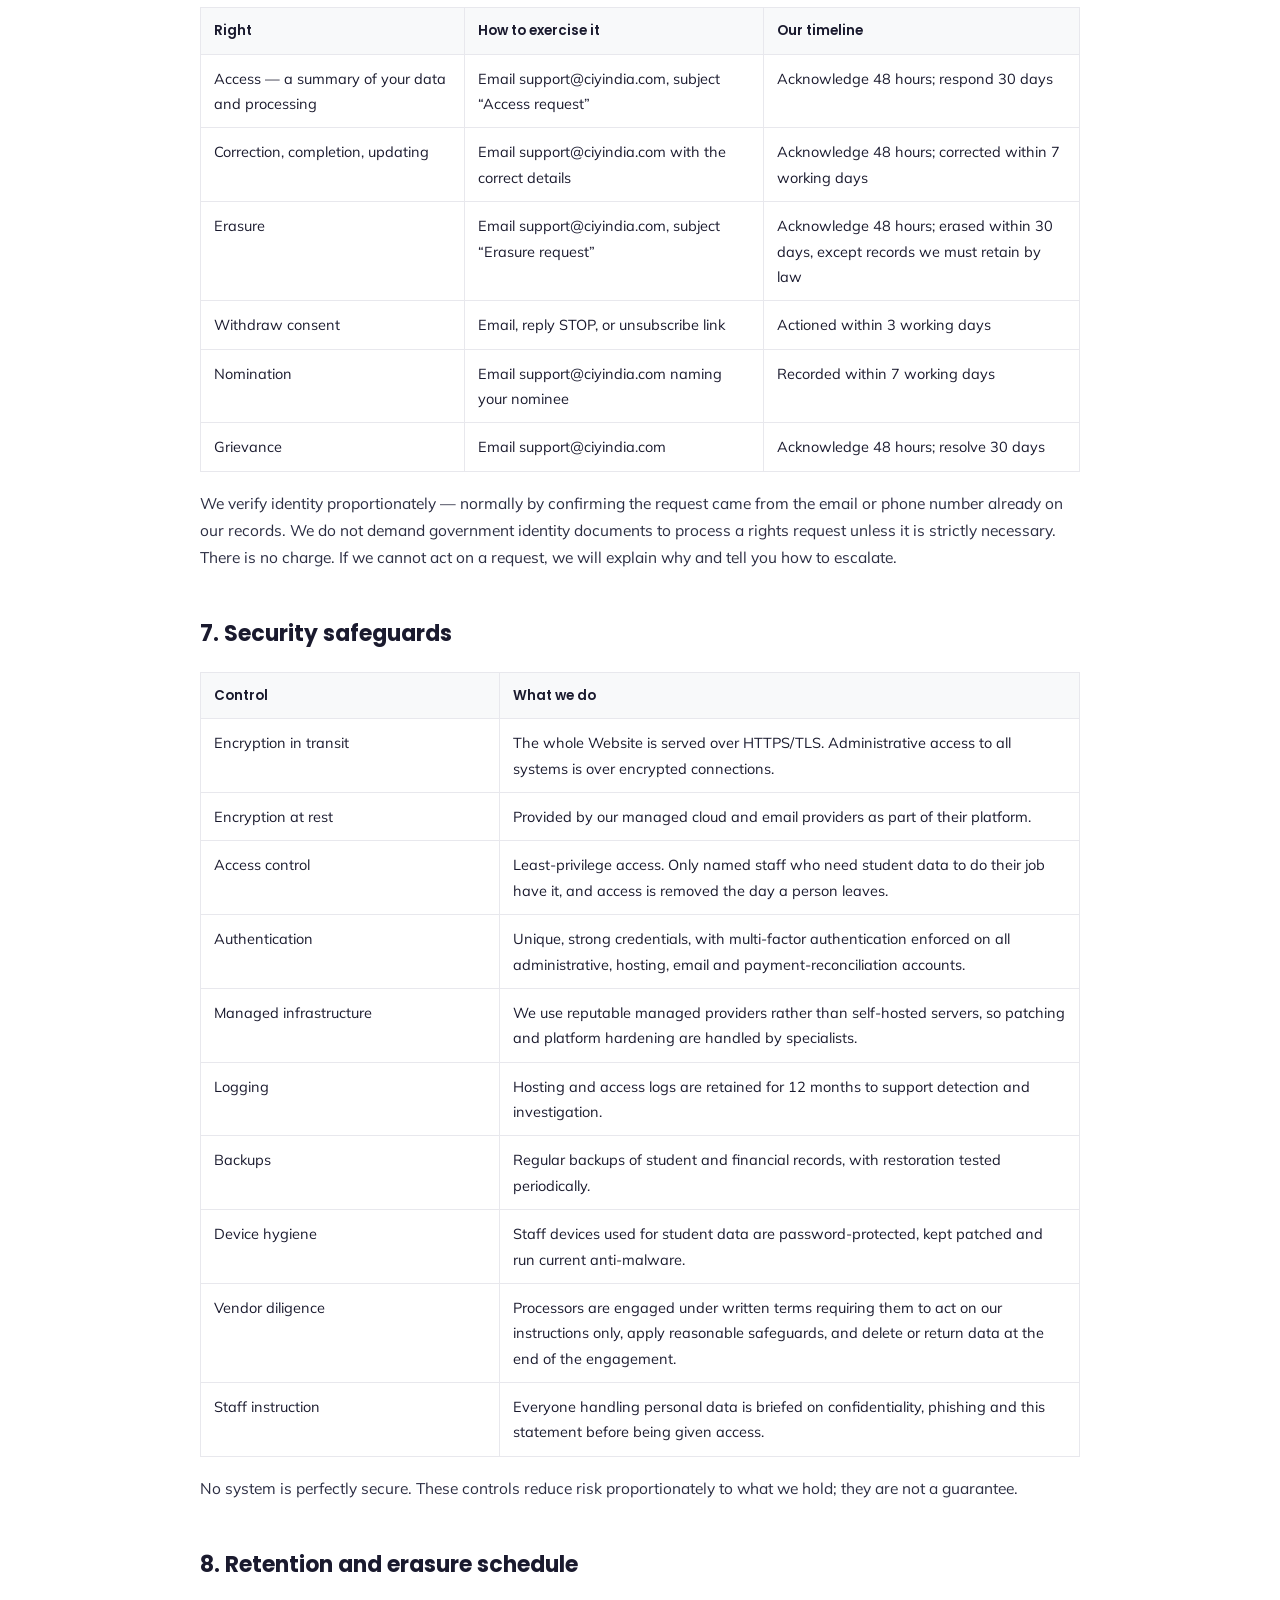
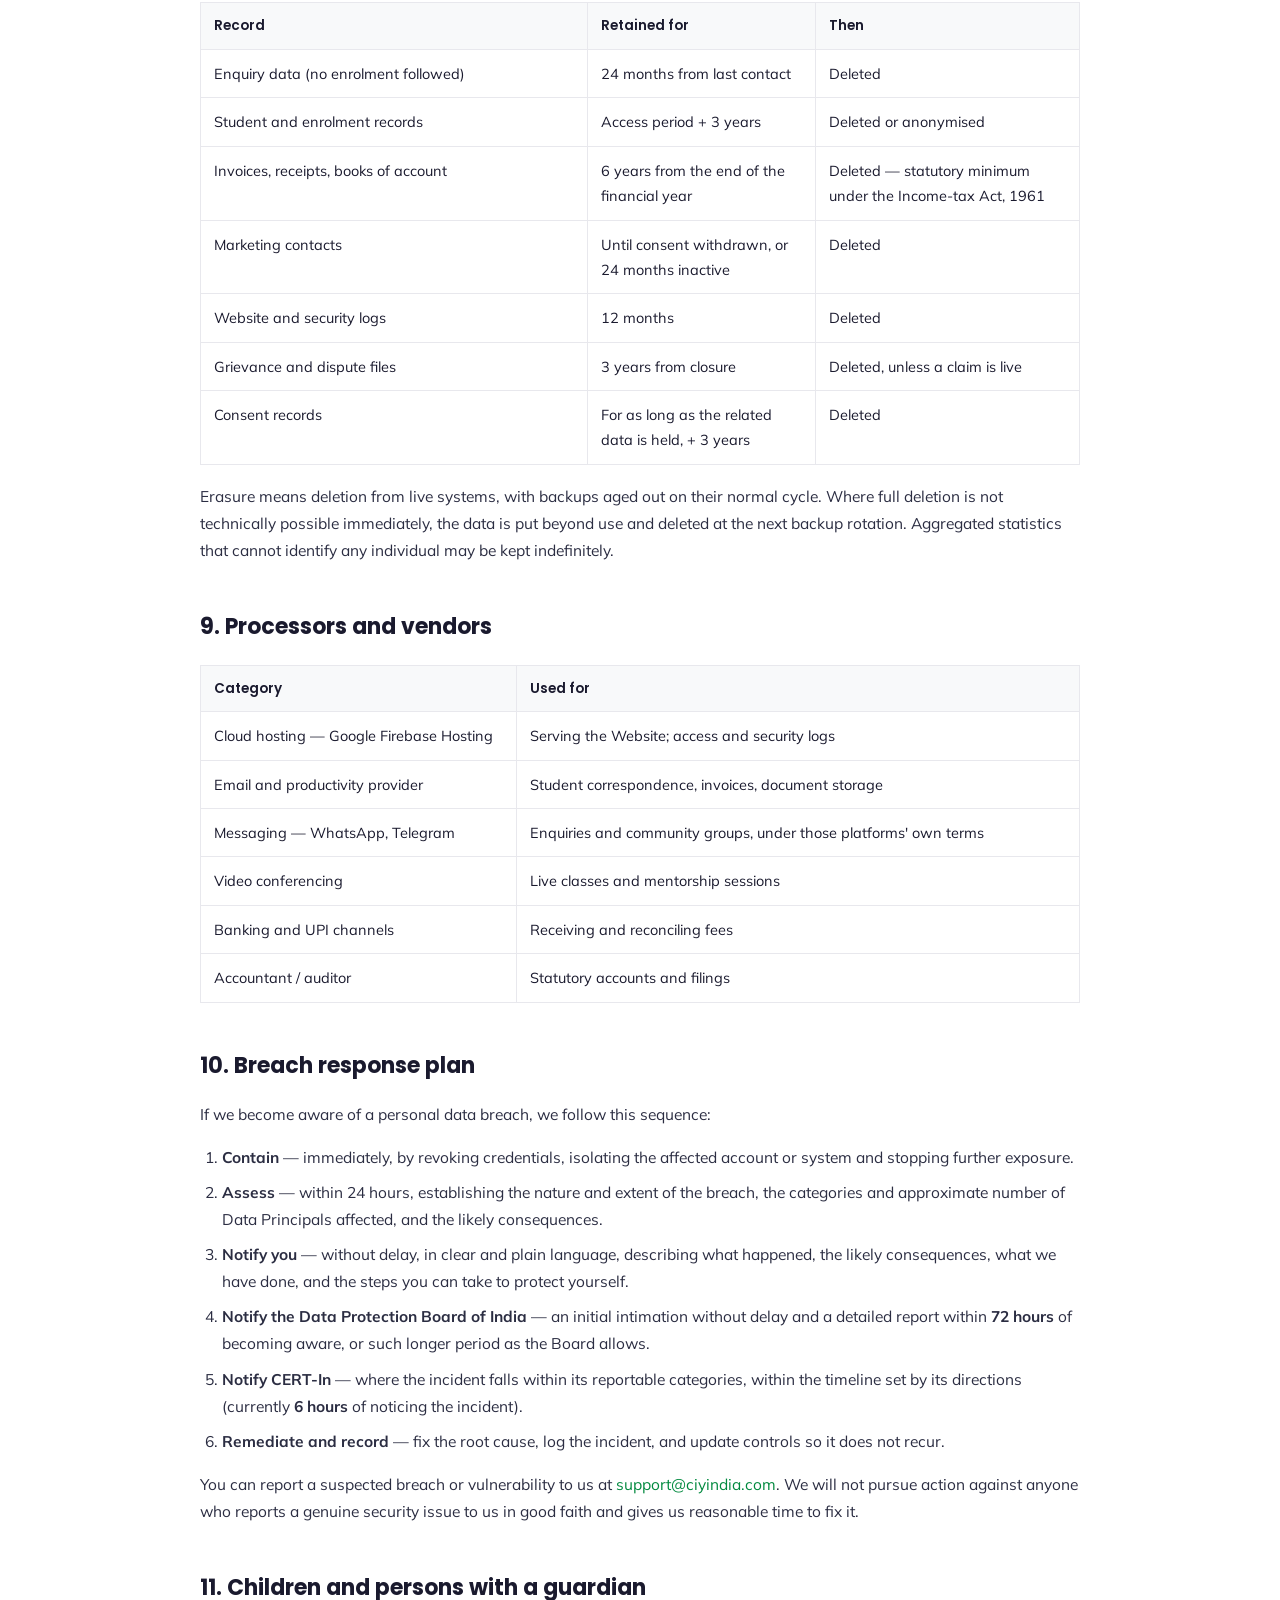
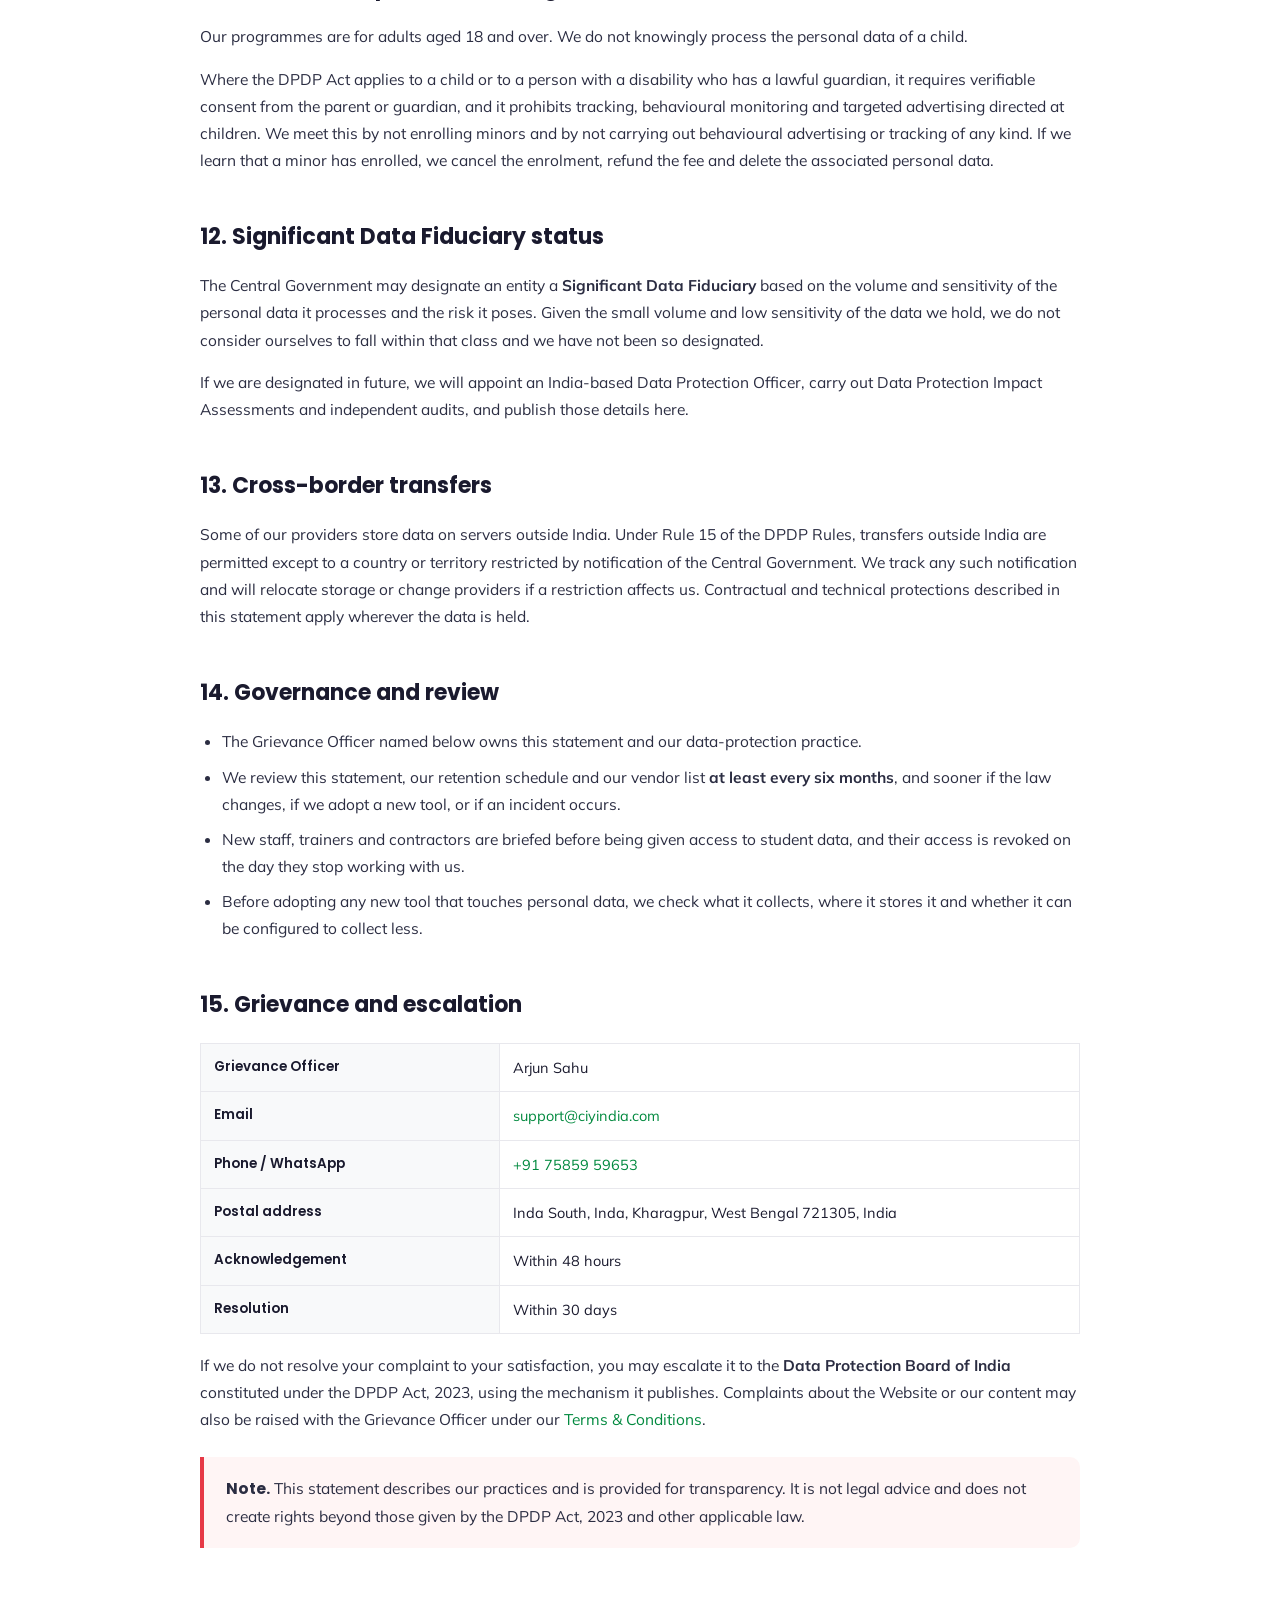
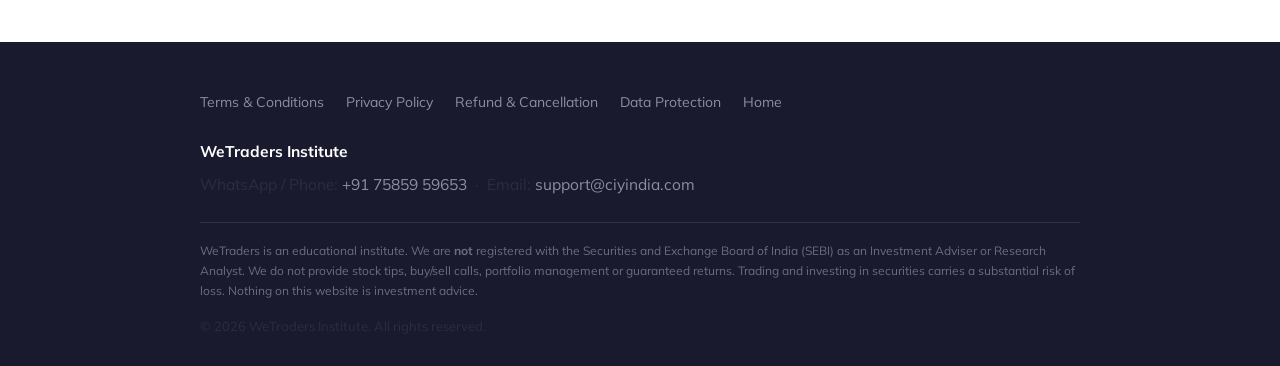
==== commit 072c7950: "Update email to support@ciyindia.com across all policies and grievance contacts" ====
--- a/data-protection.html
+++ b/data-protection.html
@@ -167,7 +167,7 @@
 enrolment;</li>
 <li>we keep a record of what was consented to and when, so that consent can be evidenced and versioned;</li>
 <li>the notice is available in English, and we will provide it in any of the languages listed in the Eighth Schedule to
-the Constitution of India on request to <a href="mailto:grievance@ciyindia.com">grievance@ciyindia.com</a>;</li>
+the Constitution of India on request to <a href="mailto:support@ciyindia.com">support@ciyindia.com</a>;</li>
 <li><strong>withdrawal is as easy as giving consent</strong> &mdash; one email, one reply of <em>STOP</em>, or one click
 on an unsubscribe link, with no retention call and no friction.</li>
 </ul>
@@ -176,15 +176,15 @@
 <section id="rights"><h2 class="sec">6. Exercising your rights</h2>
 <table>
 <tr><th style="width:30%">Right</th><th style="width:34%">How to exercise it</th><th>Our timeline</th></tr>
-<tr><td>Access &mdash; a summary of your data and processing</td><td>Email grievance@ciyindia.com, subject &ldquo;Access
+<tr><td>Access &mdash; a summary of your data and processing</td><td>Email support@ciyindia.com, subject &ldquo;Access
 request&rdquo;</td><td>Acknowledge 48 hours; respond 30 days</td></tr>
-<tr><td>Correction, completion, updating</td><td>Email grievance@ciyindia.com with the correct details</td><td>Acknowledge 48 hours;
+<tr><td>Correction, completion, updating</td><td>Email support@ciyindia.com with the correct details</td><td>Acknowledge 48 hours;
 corrected within 7 working days</td></tr>
-<tr><td>Erasure</td><td>Email grievance@ciyindia.com, subject &ldquo;Erasure request&rdquo;</td><td>Acknowledge 48 hours; erased within
+<tr><td>Erasure</td><td>Email support@ciyindia.com, subject &ldquo;Erasure request&rdquo;</td><td>Acknowledge 48 hours; erased within
 30 days, except records we must retain by law</td></tr>
 <tr><td>Withdraw consent</td><td>Email, reply STOP, or unsubscribe link</td><td>Actioned within 3 working days</td></tr>
-<tr><td>Nomination</td><td>Email grievance@ciyindia.com naming your nominee</td><td>Recorded within 7 working days</td></tr>
-<tr><td>Grievance</td><td>Email grievance@ciyindia.com</td><td>Acknowledge 48 hours; resolve 30 days</td></tr>
+<tr><td>Nomination</td><td>Email support@ciyindia.com naming your nominee</td><td>Recorded within 7 working days</td></tr>
+<tr><td>Grievance</td><td>Email support@ciyindia.com</td><td>Acknowledge 48 hours; resolve 30 days</td></tr>
 </table>
 <p>We verify identity proportionately &mdash; normally by confirming the request came from the email or phone number
 already on our records. We do not demand government identity documents to process a rights request unless it is strictly
@@ -261,7 +261,7 @@
 <li><strong>Remediate and record</strong> &mdash; fix the root cause, log the incident, and update controls so it does
 not recur.</li>
 </ol>
-<p>You can report a suspected breach or vulnerability to us at <a href="mailto:grievance@ciyindia.com">grievance@ciyindia.com</a>. We will not pursue
+<p>You can report a suspected breach or vulnerability to us at <a href="mailto:support@ciyindia.com">support@ciyindia.com</a>. We will not pursue
 action against anyone who reports a genuine security issue to us in good faith and gives us reasonable time to fix it.</p>
 </section>
 
@@ -304,7 +304,7 @@
 <section id="escalate"><h2 class="sec">15. Grievance and escalation</h2>
 <table>
 <tr><th style="width:34%">Grievance Officer</th><td>Arjun Sahu</td></tr>
-<tr><th>Email</th><td><a href="mailto:grievance@ciyindia.com">grievance@ciyindia.com</a></td></tr>
+<tr><th>Email</th><td><a href="mailto:support@ciyindia.com">support@ciyindia.com</a></td></tr>
 <tr><th>Phone / WhatsApp</th><td><a href="https://wa.me/917585959653">+91 75859 59653</a></td></tr>
 <tr><th>Postal address</th><td>Inda South, Inda, Kharagpur, West Bengal 721305, India</td></tr>
 <tr><th>Acknowledgement</th><td>Within 48 hours</td></tr>
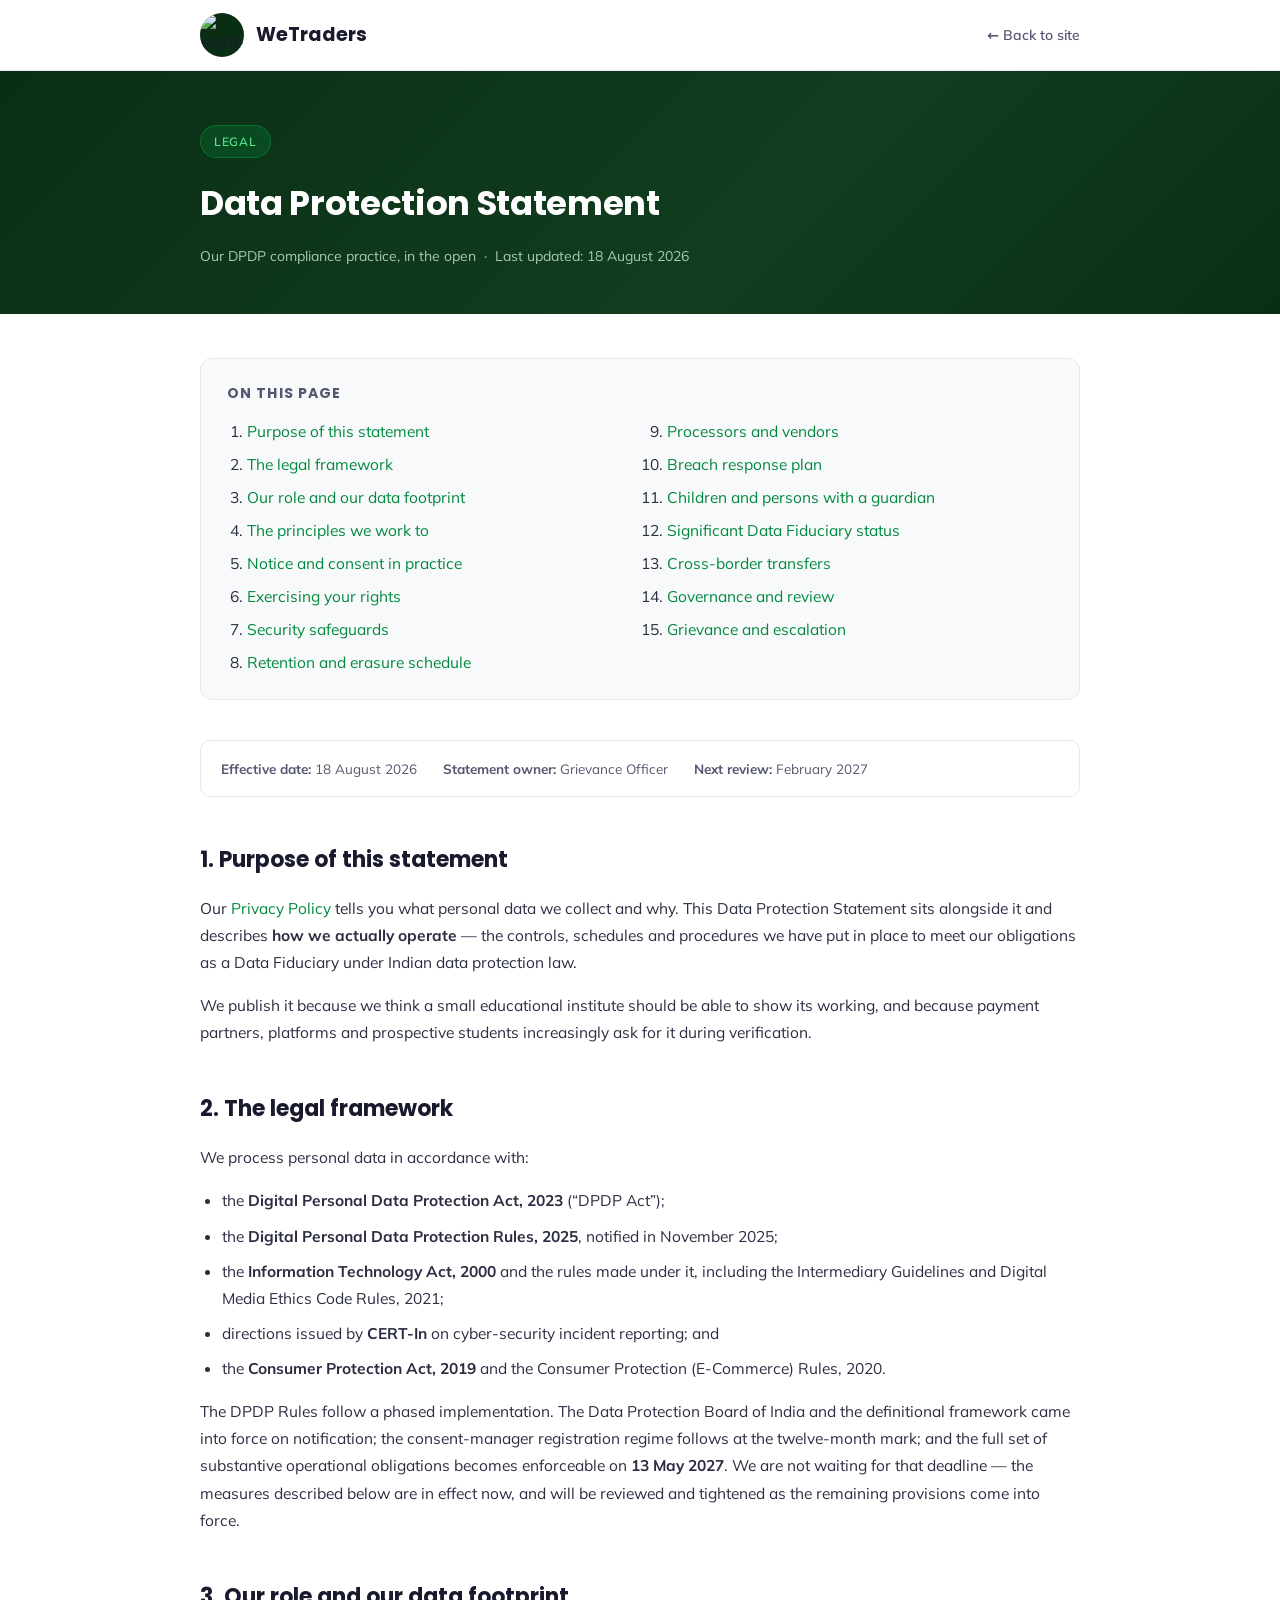
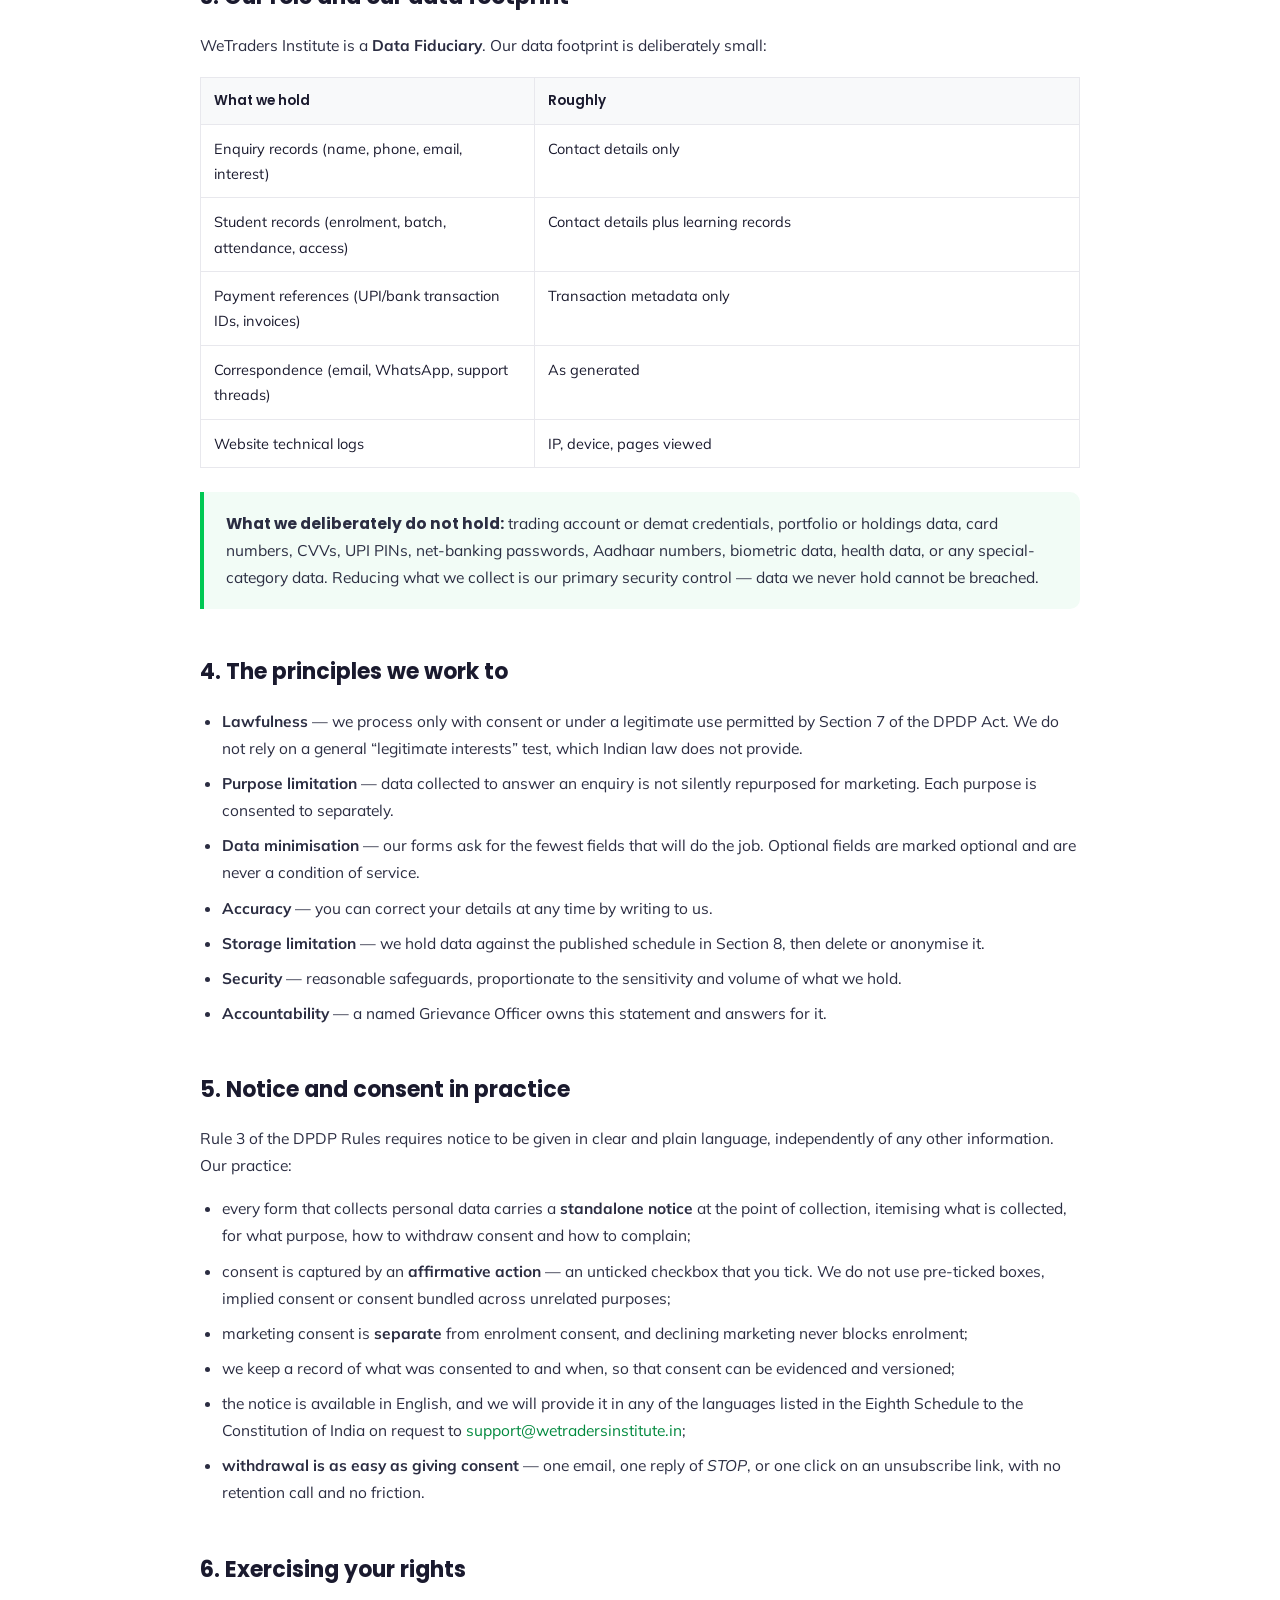
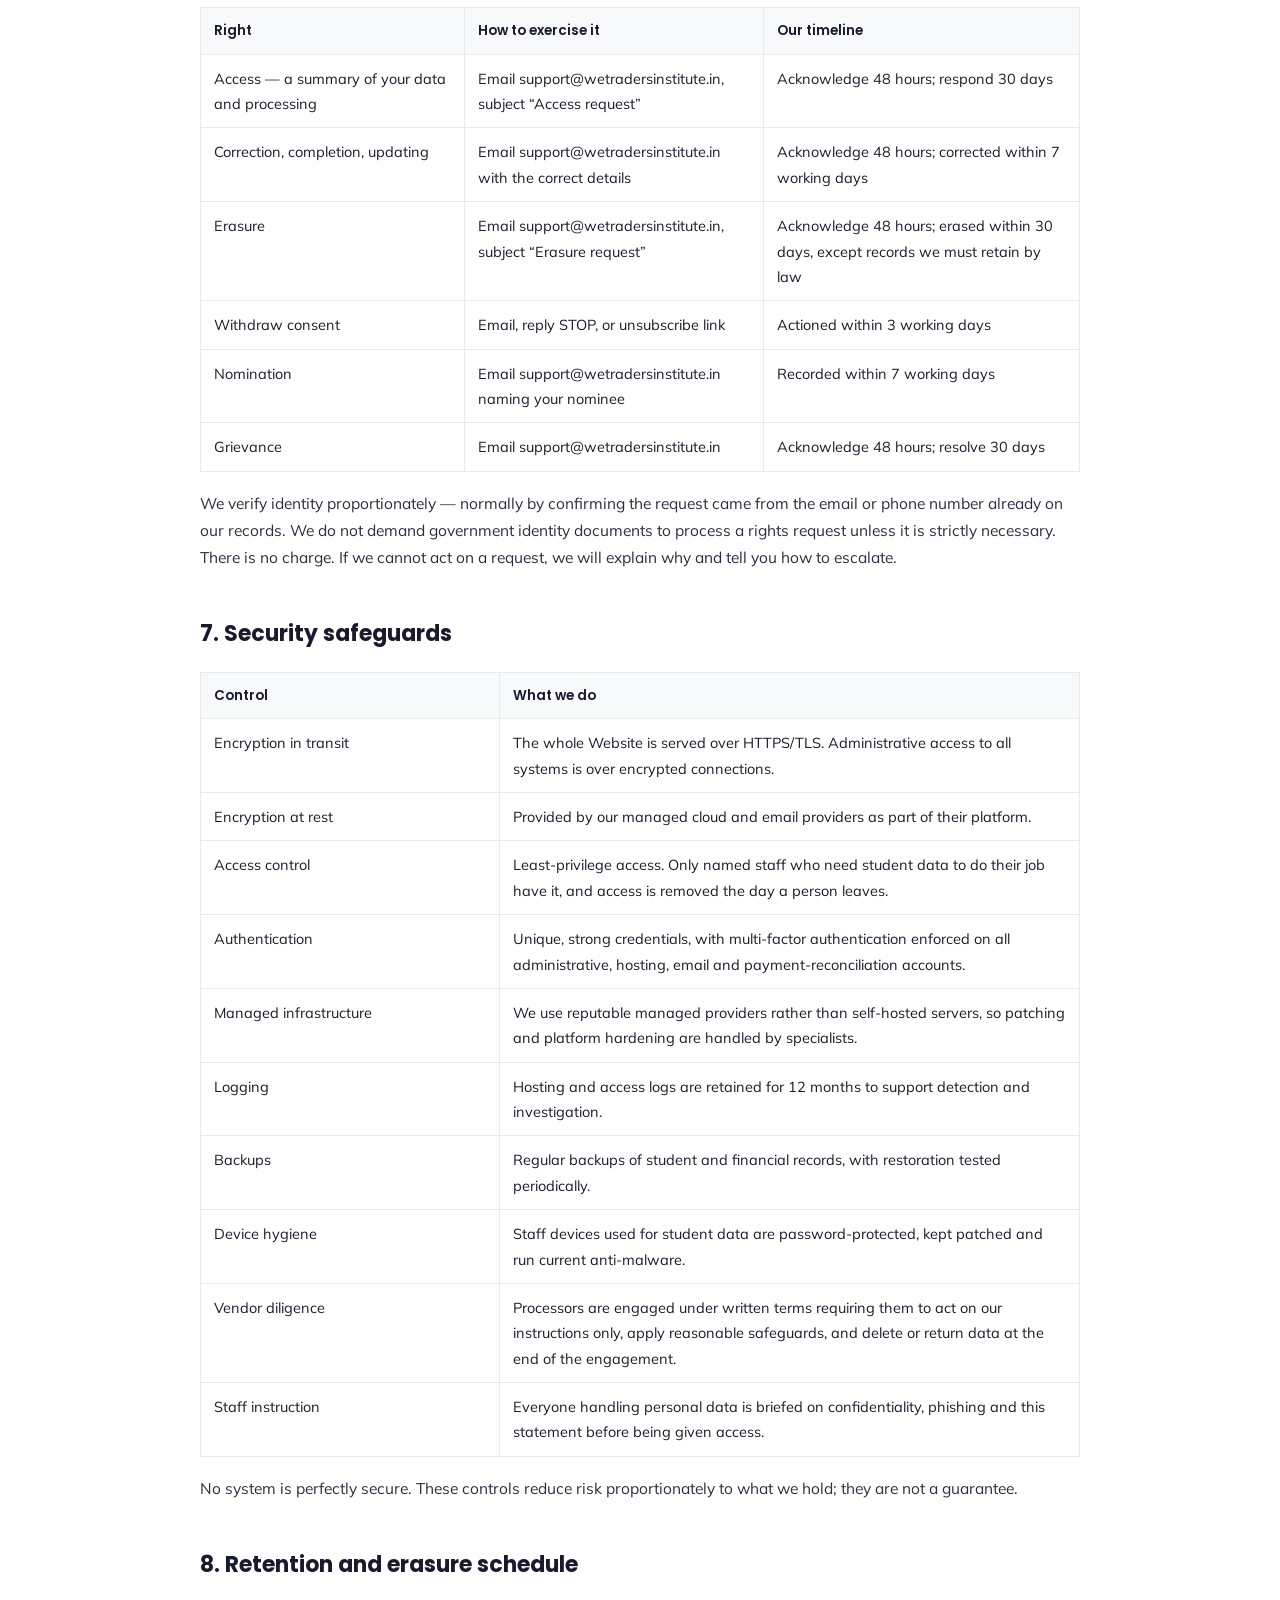
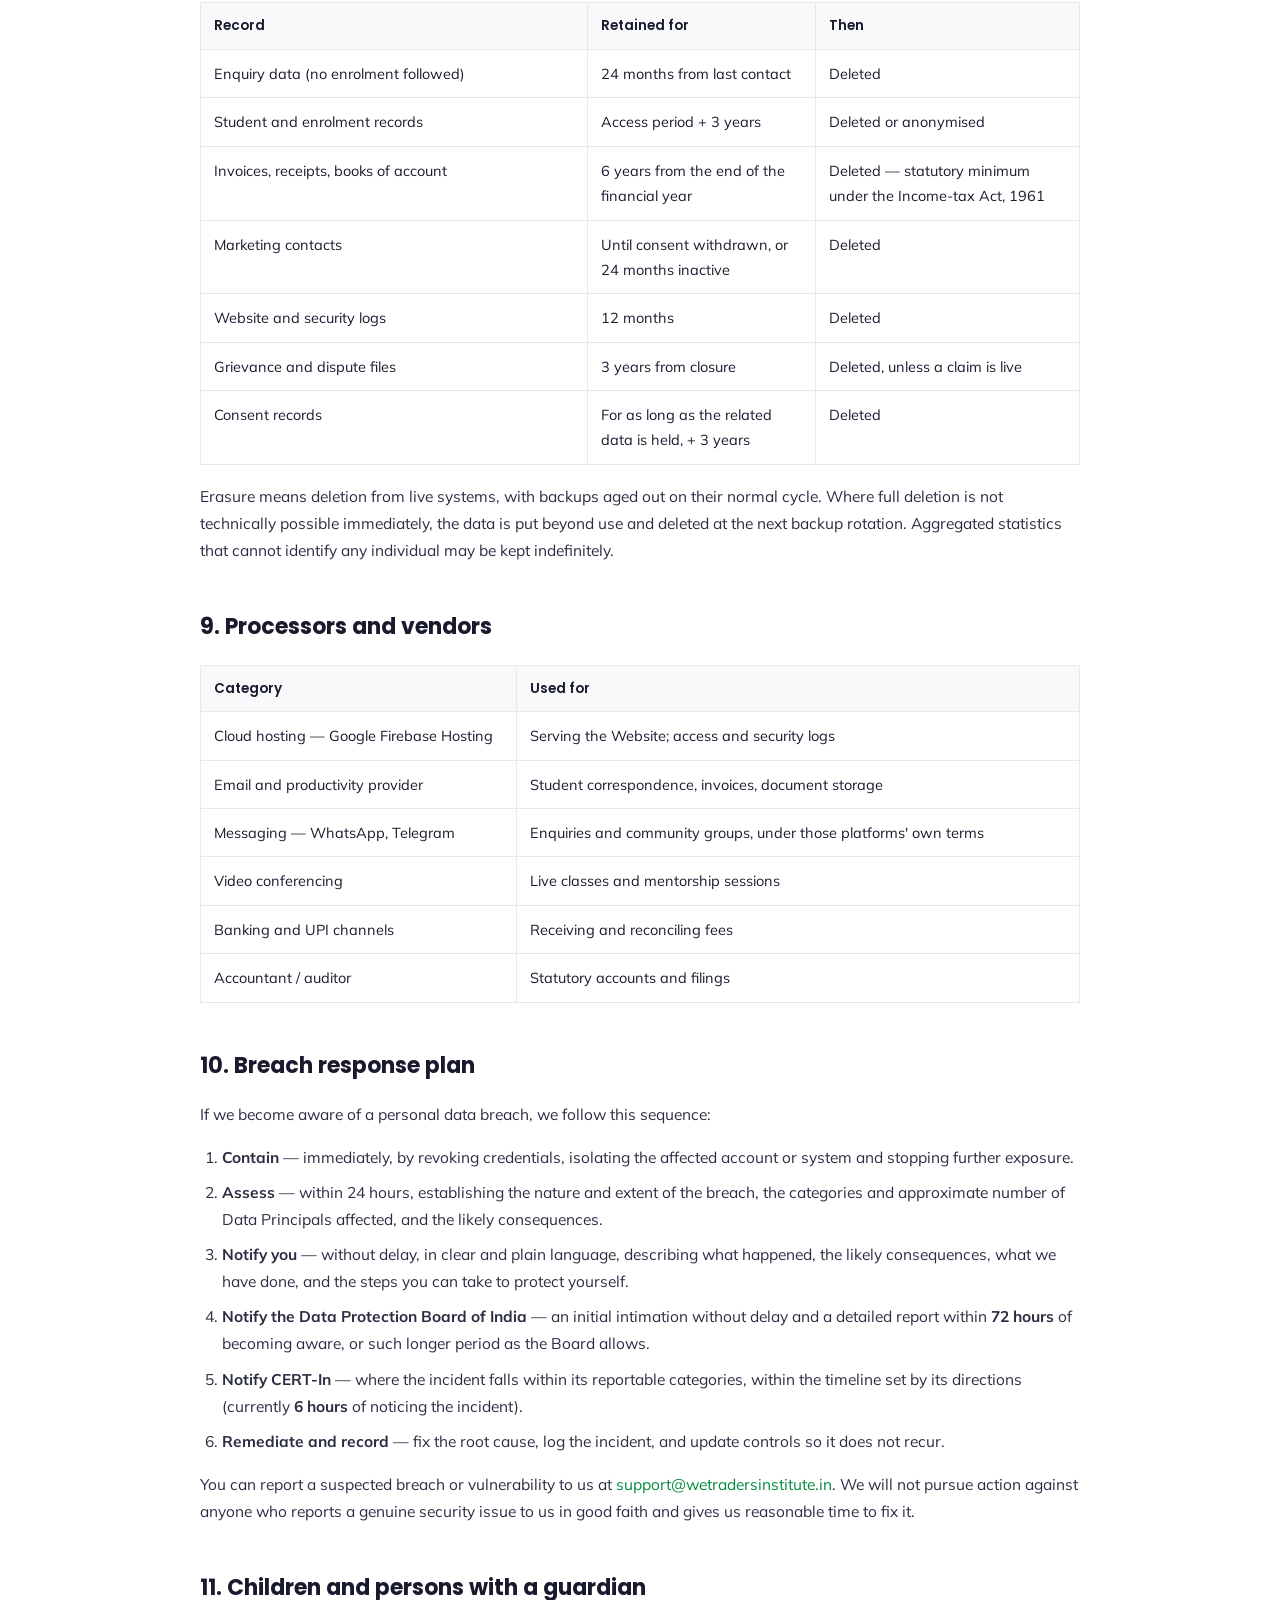
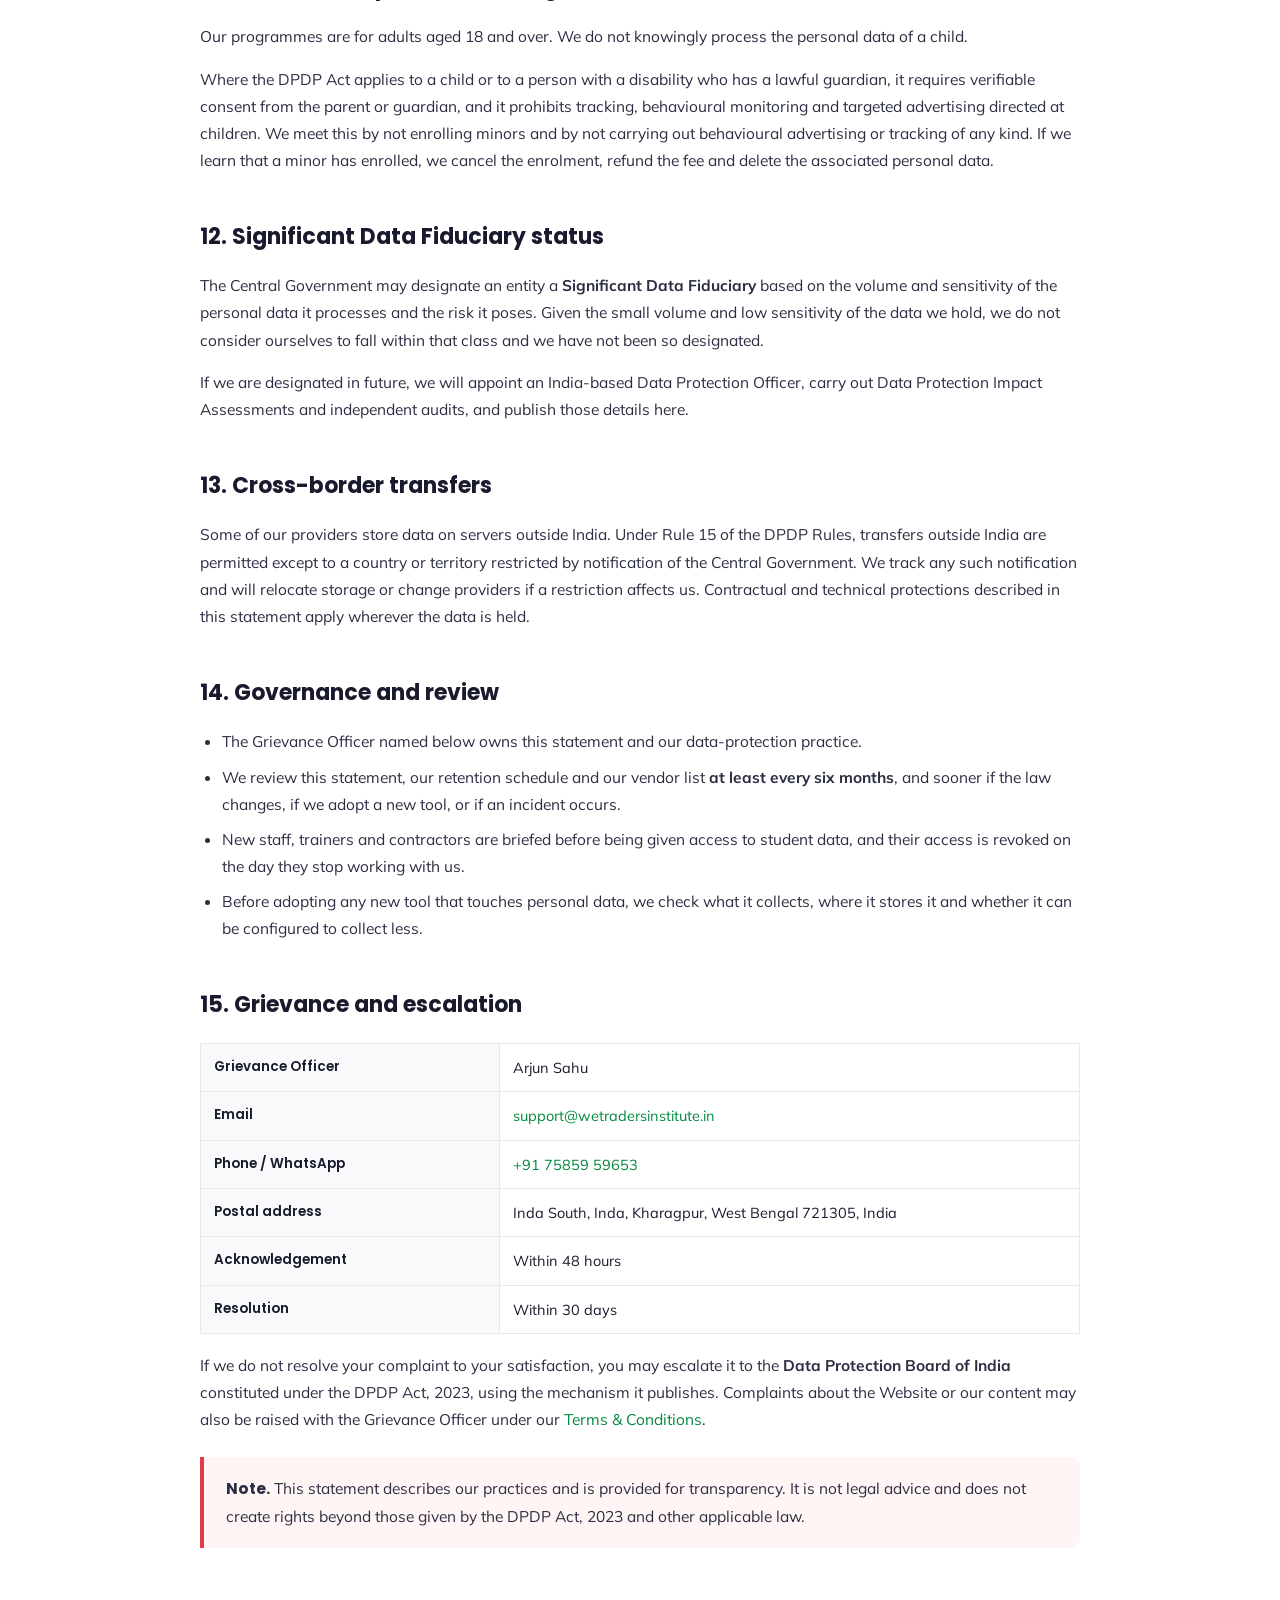
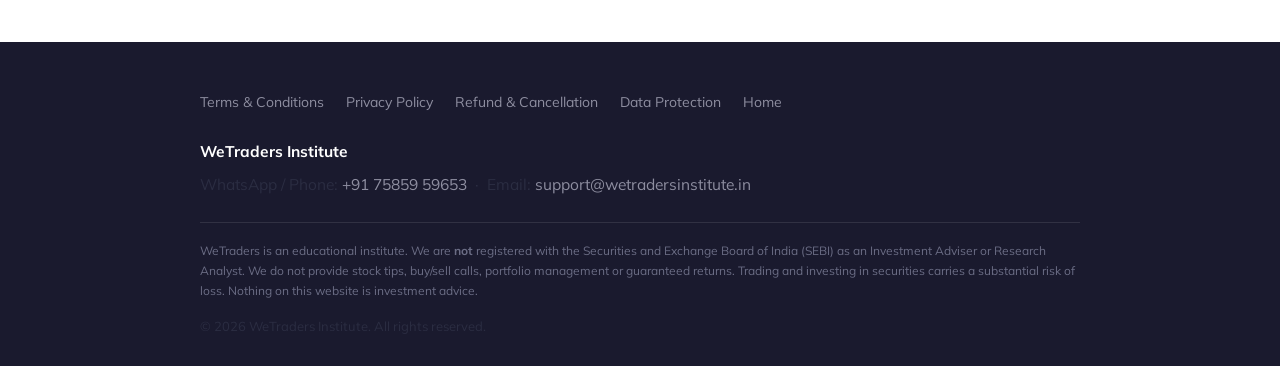
==== commit a480144a: "Add Prakash Jain as Senior Consultant" ====
--- a/data-protection.html
+++ b/data-protection.html
@@ -5,23 +5,23 @@
 <meta name="viewport" content="width=device-width, initial-scale=1.0">
 <title>Data Protection Statement | WeTraders</title>
 <meta name="description" content="How WeTraders Institute complies with India's DPDP Act 2023 and DPDP Rules 2025 — our safeguards, retention schedule, breach response plan and how to exercise your rights.">
-<link rel="canonical" href="https://ciyindia.com/data-protection.html">
+<link rel="canonical" href="https://wetradersinstitute.in/data-protection.html">
 <meta name="robots" content="index, follow, max-image-preview:large">
 <meta property="og:type" content="article">
 <meta property="og:site_name" content="WeTraders">
 <meta property="og:title" content="Data Protection Statement | WeTraders">
 <meta property="og:description" content="How WeTraders Institute complies with India's DPDP Act 2023 and DPDP Rules 2025 — our safeguards, retention schedule, breach response plan and how to exercise your rights.">
-<meta property="og:url" content="https://ciyindia.com/data-protection.html">
-<meta property="og:image" content="https://ciyindia.com/og-image.jpg">
+<meta property="og:url" content="https://wetradersinstitute.in/data-protection.html">
+<meta property="og:image" content="https://wetradersinstitute.in/og-image.jpg">
 <meta name="twitter:card" content="summary_large_image">
 <link rel="icon" href="/favicon.png" type="image/png">
 <link rel="preconnect" href="https://fonts.googleapis.com">
 <link rel="preconnect" href="https://fonts.gstatic.com" crossorigin>
 <link href="https://fonts.googleapis.com/css2?family=Mulish:wght@400;600;700&family=Poppins:wght@500;600;700&display=swap" rel="stylesheet">
 <script type="application/ld+json">
-{"@context":"https://schema.org","@type":"WebPage","name":"Data Protection Statement","url":"https://ciyindia.com/data-protection.html",
-"dateModified":"2026-08-18","isPartOf":{"@type":"WebSite","name":"WeTraders","url":"https://ciyindia.com/"},
-"publisher":{"@type":"Organization","name":"WeTraders","url":"https://ciyindia.com/"}}
+{"@context":"https://schema.org","@type":"WebPage","name":"Data Protection Statement","url":"https://wetradersinstitute.in/data-protection.html",
+"dateModified":"2026-08-18","isPartOf":{"@type":"WebSite","name":"WeTraders","url":"https://wetradersinstitute.in/"},
+"publisher":{"@type":"Organization","name":"WeTraders","url":"https://wetradersinstitute.in/"}}
 </script>
 <style>
 :root{--red:#E63946;--green:#00C853;--green-dark:#00893E;--ink:#1A1A2E;--ink-dim:#555770;
@@ -167,7 +167,7 @@
 enrolment;</li>
 <li>we keep a record of what was consented to and when, so that consent can be evidenced and versioned;</li>
 <li>the notice is available in English, and we will provide it in any of the languages listed in the Eighth Schedule to
-the Constitution of India on request to <a href="mailto:support@ciyindia.com">support@ciyindia.com</a>;</li>
+the Constitution of India on request to <a href="mailto:support@wetradersinstitute.in">support@wetradersinstitute.in</a>;</li>
 <li><strong>withdrawal is as easy as giving consent</strong> &mdash; one email, one reply of <em>STOP</em>, or one click
 on an unsubscribe link, with no retention call and no friction.</li>
 </ul>
@@ -176,15 +176,15 @@
 <section id="rights"><h2 class="sec">6. Exercising your rights</h2>
 <table>
 <tr><th style="width:30%">Right</th><th style="width:34%">How to exercise it</th><th>Our timeline</th></tr>
-<tr><td>Access &mdash; a summary of your data and processing</td><td>Email support@ciyindia.com, subject &ldquo;Access
+<tr><td>Access &mdash; a summary of your data and processing</td><td>Email support@wetradersinstitute.in, subject &ldquo;Access
 request&rdquo;</td><td>Acknowledge 48 hours; respond 30 days</td></tr>
-<tr><td>Correction, completion, updating</td><td>Email support@ciyindia.com with the correct details</td><td>Acknowledge 48 hours;
+<tr><td>Correction, completion, updating</td><td>Email support@wetradersinstitute.in with the correct details</td><td>Acknowledge 48 hours;
 corrected within 7 working days</td></tr>
-<tr><td>Erasure</td><td>Email support@ciyindia.com, subject &ldquo;Erasure request&rdquo;</td><td>Acknowledge 48 hours; erased within
+<tr><td>Erasure</td><td>Email support@wetradersinstitute.in, subject &ldquo;Erasure request&rdquo;</td><td>Acknowledge 48 hours; erased within
 30 days, except records we must retain by law</td></tr>
 <tr><td>Withdraw consent</td><td>Email, reply STOP, or unsubscribe link</td><td>Actioned within 3 working days</td></tr>
-<tr><td>Nomination</td><td>Email support@ciyindia.com naming your nominee</td><td>Recorded within 7 working days</td></tr>
-<tr><td>Grievance</td><td>Email support@ciyindia.com</td><td>Acknowledge 48 hours; resolve 30 days</td></tr>
+<tr><td>Nomination</td><td>Email support@wetradersinstitute.in naming your nominee</td><td>Recorded within 7 working days</td></tr>
+<tr><td>Grievance</td><td>Email support@wetradersinstitute.in</td><td>Acknowledge 48 hours; resolve 30 days</td></tr>
 </table>
 <p>We verify identity proportionately &mdash; normally by confirming the request came from the email or phone number
 already on our records. We do not demand government identity documents to process a rights request unless it is strictly
@@ -261,7 +261,7 @@
 <li><strong>Remediate and record</strong> &mdash; fix the root cause, log the incident, and update controls so it does
 not recur.</li>
 </ol>
-<p>You can report a suspected breach or vulnerability to us at <a href="mailto:support@ciyindia.com">support@ciyindia.com</a>. We will not pursue
+<p>You can report a suspected breach or vulnerability to us at <a href="mailto:support@wetradersinstitute.in">support@wetradersinstitute.in</a>. We will not pursue
 action against anyone who reports a genuine security issue to us in good faith and gives us reasonable time to fix it.</p>
 </section>
 
@@ -304,7 +304,7 @@
 <section id="escalate"><h2 class="sec">15. Grievance and escalation</h2>
 <table>
 <tr><th style="width:34%">Grievance Officer</th><td>Arjun Sahu</td></tr>
-<tr><th>Email</th><td><a href="mailto:support@ciyindia.com">support@ciyindia.com</a></td></tr>
+<tr><th>Email</th><td><a href="mailto:support@wetradersinstitute.in">support@wetradersinstitute.in</a></td></tr>
 <tr><th>Phone / WhatsApp</th><td><a href="https://wa.me/917585959653">+91 75859 59653</a></td></tr>
 <tr><th>Postal address</th><td>Inda South, Inda, Kharagpur, West Bengal 721305, India</td></tr>
 <tr><th>Acknowledgement</th><td>Within 48 hours</td></tr>
@@ -324,7 +324,7 @@
 <footer><div class="wrap">
   <div class="fnav"><a href="terms.html">Terms &amp; Conditions</a><a href="privacy.html">Privacy Policy</a><a href="refund.html">Refund &amp; Cancellation</a><a href="data-protection.html">Data Protection</a><a href="index.html">Home</a></div>
   <p style="margin:0 0 6px"><strong style="color:#fff">WeTraders Institute</strong></p>
-  <p style="margin:0 0 4px">WhatsApp / Phone: <a href="https://wa.me/917585959653">+91 75859 59653</a> &nbsp;&middot;&nbsp; Email: <a href="mailto:support@ciyindia.com">support@ciyindia.com</a></p>
+  <p style="margin:0 0 4px">WhatsApp / Phone: <a href="https://wa.me/917585959653">+91 75859 59653</a> &nbsp;&middot;&nbsp; Email: <a href="mailto:support@wetradersinstitute.in">support@wetradersinstitute.in</a></p>
   <div class="fdiv"></div>
   <p class="sebi">WeTraders is an educational institute. We are <strong>not</strong> registered with the Securities and Exchange Board of India (SEBI)
   as an Investment Adviser or Research Analyst. We do not provide stock tips, buy/sell calls, portfolio management or guaranteed returns.
